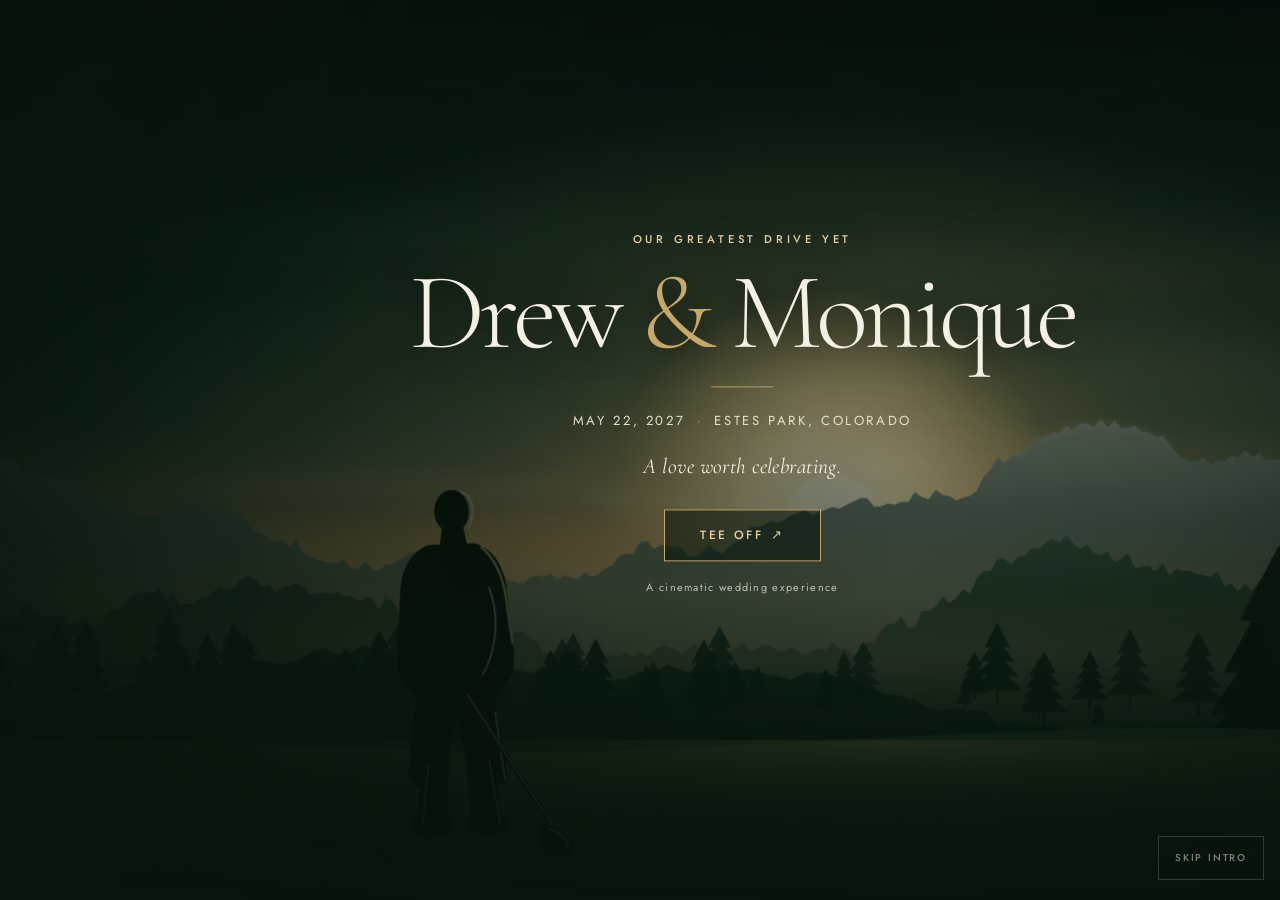
==== index.html @ dca0ce73 "Replace Joyce Garcia site with Drew & Monique wedding intro - Move previous site (index.html, css/, " ====
<!doctype html> <html lang=en> <head> <meta charset=utf-8> <meta name=viewport content="width=device-width,initial-scale=1,viewport-fit=cover"> <meta name=theme-color content=#07140B> <title>Drew &amp; Monique — Tee Off</title> <meta name=description content="Tee off into our greatest adventure yet. May 22, 2027 · Estes Park, Colorado."> <meta property=og:type content=website> <meta property=og:title content="Drew &amp; Monique — Tee Off"> <meta property=og:description content="Tee off into our greatest adventure yet. May 22, 2027 · Estes Park, Colorado."> <meta property=og:image content=assets/og-card-1200.jpg> <meta property=og:image:width content=1200> <meta property=og:image:height content=630> <meta property=og:image:alt content="A tuxedoed golfer on an alpine course at golden hour, framed by the Rocky Mountains."> <meta name=twitter:card content=summary_large_image> <meta name=twitter:title content="Drew &amp; Monique — Tee Off"> <meta name=twitter:description content="Tee off into our greatest adventure yet. May 22, 2027 · Estes Park, Colorado."> <meta name=twitter:image content=assets/og-card-1200.jpg> <link rel=icon href="data:image/svg+xml,%3Csvg xmlns='http://www.w3.org/2000/svg' viewBox='0 0 64 64'%3E%3Crect width='64' height='64' fill='%2307140B'/%3E%3Ctext x='32' y='46' text-anchor='middle' font-family='Georgia,serif' font-size='42' fill='%23C7A86B'%3E%26%3C/text%3E%3C/svg%3E"> <link rel=preload as=font type=font/woff2 href=assets/fonts/cormorant-garamond-300.woff2 crossorigin> <link rel=preload as=font type=font/woff2 href=assets/fonts/jost-500.woff2 crossorigin> <link rel=preload as=image imagesrcset="assets/hero-desktop-1280.avif 1280w, assets/hero-desktop-1920.avif 1920w, assets/hero-desktop-2560.avif 2560w, assets/hero-desktop-3840.avif 3840w" imagesizes=100vw media="(min-width: 768px)" type=image/avif fetchpriority=high> <link rel=preload as=image imagesrcset="assets/hero-mobile-1080.avif 1080w, assets/hero-mobile-1440.avif 1440w, assets/hero-mobile-2160.avif 2160w" imagesizes=100vw media="(max-width: 767px)" type=image/avif fetchpriority=high> <style>:root{--forest-950: #07140B;--forest-900: #0B1A13;--forest-800: #10271D;--forest-700: #173529;--ink: #14271F;--ivory: #F5F0E4;--ivory-warm: #F7F0E2;--ivory-dim: #E6DFD0;--gold: #C7A86B;--gold-light: #E2CCA0;--gold-deep: #A8863F;--scrim-hero: linear-gradient(180deg, rgba(7,20,11,.28) 0%, rgba(7,20,11,.5) 52%, rgba(7,20,11,.9) 100%);--scrim-side: linear-gradient(90deg, rgba(7,20,11,.72) 0%, rgba(7,20,11,.2) 46%, rgba(7,20,11,0) 70%);--scrim-invite: linear-gradient(180deg, rgba(10,26,18,.42) 0%, rgba(10,26,18,.8) 100%);--ease-out-expo: cubic-bezier(.16, 1, .3, 1);--ease-shatter: cubic-bezier(.2, .8, .2, 1);--ease-soft: cubic-bezier(.4, 0, .2, 1);--content-max: 760px;--gutter: clamp(1.25rem, 5vw, 4rem);--radius: 0;--font-display: "Cormorant Garamond", Georgia, "Times New Roman", serif;--font-ui: "Jost", "Helvetica Neue", Arial, sans-serif;--impact-x: 62%;--impact-y: 38%;--ball-ox: -.3;--ball-oy: .09;--art-pos: center 42%;--shard-art: url(assets/hero-desktop-1920.webp)}@font-face{font-family:Cormorant Garamond;src:url(assets/fonts/cormorant-garamond-300.woff2) format("woff2");font-weight:300;font-style:normal;font-display:swap}@font-face{font-family:Cormorant Garamond;src:url(assets/fonts/cormorant-garamond-400-italic.woff2) format("woff2");font-weight:400;font-style:italic;font-display:swap}@font-face{font-family:Jost;src:url(assets/fonts/jost-400.woff2) format("woff2");font-weight:400;font-style:normal;font-display:swap}@font-face{font-family:Jost;src:url(assets/fonts/jost-500.woff2) format("woff2");font-weight:500;font-style:normal;font-display:swap}*,*:before,*:after{box-sizing:border-box}html,body{margin:0;width:100%;min-height:100%;overflow-x:hidden;background:var(--forest-950);color:var(--ivory);font-family:var(--font-ui);-webkit-font-smoothing:antialiased;text-rendering:optimizeLegibility;overscroll-behavior:none}body{min-height:100vh;min-height:100svh}::selection{background:var(--gold);color:var(--forest-950)}.sr-only{position:absolute!important;width:1px;height:1px;padding:0;margin:-1px;overflow:hidden;clip:rect(0 0 0 0);white-space:nowrap;border:0}.stage{position:relative;width:100%;height:100vh;height:100svh;min-height:100vh;min-height:100svh;overflow:hidden;isolation:isolate;background:var(--forest-950)}.eyebrow{margin:0;font-family:var(--font-ui);font-weight:500;font-size:.7rem;line-height:1.6;letter-spacing:.34em;text-transform:uppercase;color:var(--gold-light);text-wrap:balance}.meta{margin:0;font-family:var(--font-ui);font-weight:400;font-size:clamp(.72rem,1.4vw,.82rem);line-height:1.9;letter-spacing:.2em;text-transform:uppercase;color:var(--ivory-dim)}.dot{padding:0 .35em;color:var(--gold)}.tagline{margin:0;font-family:var(--font-display);font-weight:400;font-style:italic;font-size:clamp(1rem,2vw,1.35rem);line-height:1.5;letter-spacing:.02em;color:var(--ivory-warm)}.rule{width:62px;height:1px;margin:1.35rem auto;background:var(--gold);border:0;opacity:.85}.amp{color:var(--gold);font-style:normal}.btn{position:relative;display:inline-flex;align-items:center;justify-content:center;gap:.65em;min-height:52px;padding:1rem 2.2rem;border:1px solid var(--gold);border-radius:var(--radius);background:#07140b8c;color:var(--gold-light);font-family:var(--font-ui);font-weight:500;font-size:.75rem;line-height:1;letter-spacing:.2em;text-transform:uppercase;text-decoration:none;cursor:pointer;overflow:hidden;transition:background .25s var(--ease-soft),color .25s var(--ease-soft),transform .25s var(--ease-soft)}.btn:hover{background:var(--gold);color:var(--forest-950)}.btn:active{transform:translateY(1px)}.btn:focus-visible,.skip:focus-visible,.replay:focus-visible{outline:2px solid var(--gold-light);outline-offset:4px}.btn span[aria-hidden=true]{font-size:1.05em;line-height:0}.hero{position:absolute;inset:0;z-index:2;overflow:hidden;background:var(--forest-950);transition:opacity .4s var(--ease-soft),visibility 0s}.hero-art{position:absolute;inset:0;z-index:1;transform-origin:var(--impact-x) var(--impact-y);will-change:transform}.hero-art picture,.hero-art img{display:block;width:100%;height:100%}.hero-art img{object-fit:cover;object-position:var(--art-pos)}.scrim{position:absolute;inset:0;pointer-events:none}.scrim-side{z-index:2;background:var(--scrim-side)}.scrim-hero{z-index:3;background:var(--scrim-hero)}.vignette{position:absolute;inset:0;z-index:2;pointer-events:none;background:radial-gradient(ellipse at 55% 46%,#030a0600 30%,#030a069e);opacity:.72}.grain{position:absolute;inset:0;z-index:4;pointer-events:none;background-image:url(assets/grain-256.png);background-size:256px 256px;opacity:.06;mix-blend-mode:overlay}.hero-copy{position:absolute;left:50%;top:46%;z-index:5;width:min(92vw,var(--content-max));padding:0 1rem;text-align:center;transform:translate(-50%,-50%)}.hero-copy-inner{text-shadow:0 4px 30px rgba(0,0,0,.55)}h1{margin:.7rem 0 0;font-family:var(--font-display);font-weight:300;font-size:clamp(3rem,9vw,6.8rem);line-height:.96;letter-spacing:-.045em;color:var(--ivory);text-wrap:balance}.hero .meta{margin-top:0}.hero .tagline{margin-top:1rem}.hero .btn{margin-top:1.7rem}.small-note{margin:1.1rem 0 0;font-family:var(--font-ui);font-weight:400;font-size:.68rem;line-height:1.6;letter-spacing:.12em;color:#f5f0e4b8}.skip{position:absolute;right:max(1rem,env(safe-area-inset-right));bottom:max(1.25rem,env(safe-area-inset-bottom));z-index:10;min-width:44px;min-height:44px;padding:.7rem 1rem;border:1px solid rgba(245,240,228,.32);border-radius:var(--radius);background:#07140b6b;color:var(--ivory-dim);font-family:var(--font-ui);font-weight:500;font-size:.62rem;line-height:1;letter-spacing:.18em;text-transform:uppercase;cursor:pointer;transition:opacity .2s var(--ease-soft),border-color .2s var(--ease-soft),color .2s var(--ease-soft)}.skip:hover{border-color:var(--gold);color:var(--gold-light)}.skip[aria-disabled=true]{opacity:.55;cursor:default}.ball{position:absolute;left:var(--impact-x);top:var(--impact-y);z-index:6;width:clamp(56px,8vw,120px);aspect-ratio:1;margin:0;transform:translate(-50%,-50%);pointer-events:none}.ball-arc,.ball-spin,.ball-body{display:block;width:100%;height:100%}.ball-spin{transform-origin:50% 50%;filter:drop-shadow(0 0 14px rgba(255,230,180,.28))}.ball-body{transform-origin:50% 50%;opacity:0;filter:blur(0)}.ball picture,.ball img{display:block;width:100%;height:100%;object-fit:contain}.streak{position:absolute;top:50%;right:82%;width:150%;height:2px;background:linear-gradient(90deg,#fff0,#fff8e6bf,#fff0);border-radius:99px;filter:blur(2px);opacity:0;transform-origin:100% 50%}.streak.s1{transform:rotate(-12deg) translateY(-10%)}.streak.s2{transform:rotate(-18deg) translateY(40%);width:120%;--sd:70ms}.streak.s3{transform:rotate(-7deg) translateY(-55%);width:95%;--sd:140ms}.dust{position:absolute;left:32%;top:47%;z-index:5;width:clamp(48px,8vw,110px);aspect-ratio:1.8;border-radius:50%;background:radial-gradient(ellipse,#e2cca057,#e2cca01f 42%,#e2cca000 72%);opacity:0;pointer-events:none;transform:translate(-50%,-50%) scale(.4);filter:blur(3px)}.cracks{position:absolute;inset:0;z-index:7;width:100%;height:100%;opacity:0;pointer-events:none;mix-blend-mode:screen;filter:drop-shadow(0 0 3px rgba(255,245,220,.45))}.cracks-mobile{display:none}.cracks path{fill:none;stroke-linecap:round;stroke-linejoin:round;stroke-dasharray:1;stroke-dashoffset:1}.cracks .w1{stroke-width:1.1}.cracks .w2{stroke-width:1.7}.cracks .w3{stroke-width:2.4}.shard-field{position:absolute;inset:0;z-index:8;display:none;visibility:hidden;pointer-events:none;overflow:hidden}.shard{position:absolute;inset:0;background-image:var(--shard-art);background-size:cover;background-position:var(--art-pos)}.flash{position:absolute;inset:0;z-index:9;pointer-events:none;opacity:0;background:radial-gradient(circle at var(--impact-x) var(--impact-y),rgba(255,252,240,.98) 0%,rgba(255,244,214,.75) 16%,rgba(255,244,214,.28) 38%,rgba(255,244,214,0) 68%)}.invite{position:absolute;inset:0;z-index:1;display:grid;place-items:center;overflow:hidden;padding:clamp(1.5rem,6vw,4rem);padding-bottom:max(clamp(1.5rem,6vw,4rem),env(safe-area-inset-bottom));background:var(--forest-950)}.invite-backdrop{position:absolute;inset:0;z-index:0}.invite-backdrop picture,.invite-backdrop img{display:block;width:100%;height:100%}.invite-backdrop img{object-fit:cover;object-position:center;transform:scale(1.04);will-change:transform}.invite-scrim{position:absolute;inset:0;z-index:1;pointer-events:none;background:var(--scrim-invite)}.invite-scrim:before{content:"";position:absolute;inset:0;background:radial-gradient(ellipse at 50% 48%,#07140b70,#07140b2e 46%,#07140b00 76%)}.invite-grain{z-index:2;opacity:.07}.invite-frame{position:absolute;inset:clamp(10px,1.6vw,18px);z-index:3;border:1px solid var(--gold);pointer-events:none;opacity:0}.invite-content{position:relative;z-index:4;width:100%;max-width:700px;margin:0 auto;text-align:center;text-shadow:0 3px 25px rgba(0,0,0,.5)}h2{margin:.8rem 0 0;font-family:var(--font-display);font-weight:300;font-size:clamp(2.8rem,8vw,6rem);line-height:.96;letter-spacing:-.03em;color:var(--ivory);text-wrap:balance}h2:focus{outline:none}.invite .meta{margin-top:0}.invite .tagline{margin-top:1rem}.invite .btn{margin-top:1.8rem}.invite .line{display:inline}.replay{display:flex;align-items:center;justify-content:center;min-height:44px;margin:.9rem auto 0;padding:.5rem .75rem;border:0;border-bottom:1px solid rgba(245,240,228,.28);border-radius:0;background:transparent;color:#f5f0e4c7;font-family:var(--font-ui);font-weight:400;font-size:.66rem;line-height:1;letter-spacing:.16em;text-transform:uppercase;cursor:pointer;transition:color .2s var(--ease-soft),border-color .2s var(--ease-soft)}.replay:hover{color:var(--gold-light);border-color:var(--gold)}.guard{max-width:30rem;margin:1rem auto 0;padding:.75rem 1rem;border:1px solid rgba(199,168,107,.45);background:#07140bb3;color:var(--gold-light);font-family:var(--font-ui);font-size:.7rem;line-height:1.6;letter-spacing:.06em;text-align:center;text-shadow:none}.guard:focus{outline:none}[hidden]{display:none!important}.invite .reveal{opacity:0;transform:translateY(10px)}.is-playing .invite .reveal{animation:inviteUp .42s var(--ease-out-expo) var(--d, 2.15s) both}.is-playing .invite-backdrop img{animation:inviteSettle .45s var(--ease-out-expo) 2.05s both}.is-playing .invite-frame{animation:frameIn .45s var(--ease-soft) 2.05s both}.is-playing .hero-copy-inner{animation:copyOut .22s var(--ease-soft) both}.is-playing .hero-art{animation:cameraPush 1.4s var(--ease-out-expo) both}.is-playing .vignette{animation:vignetteIn 1.4s var(--ease-out-expo) both}.is-playing .ball{animation:ballTravel 1.18s cubic-bezier(.35,.05,.66,.4) .12s both}.is-playing .ball-arc{animation:ballArc 1.18s cubic-bezier(.37,0,.63,1) .12s both}.is-playing .ball-spin{animation:ballSpin 1.25s linear .12s both}.is-playing .ball-body{animation:ballSurface 1.25s linear .12s both}.is-playing .streak{animation:streak 1.05s linear calc(.2s + var(--sd, 0ms)) both}.is-playing .dust{animation:dustPuff .42s var(--ease-soft) .12s both}.is-playing .cracks{animation:cracksShow .08s linear 1.3s both}.is-playing .cracks path{animation:crackDraw var(--t, .16s) linear calc(1.3s + var(--d, 0ms)) both}.is-playing .flash{animation:flash .22s linear 1.25s both}.is-playing .shard-field{display:block}.is-shatter .shard-field{visibility:visible}.is-playing .shard{animation:shatterShard var(--dur, 1.15s) var(--ease-shatter) calc(1.45s + var(--delay, 0ms)) both}.is-playing #teeOff{pointer-events:none}.is-playing #teeOff:after{animation:ripple .55s var(--ease-out-expo) both}#teeOff:after{content:"";position:absolute;inset:-60%;background:radial-gradient(circle,#e2cca08c,#e2cca026 38%,#e2cca000 66%);opacity:0;transform:scale(.2);pointer-events:none}.is-impact .hero{animation:shake .16s linear 1.25s both}.is-impact .hero-art img{animation:chroma .14s linear 1.25s both}.is-shatter .hero-art,.is-shatter .hero-copy-inner{visibility:hidden}.is-shatter .hero{background:transparent}.is-shatter .vignette,.is-shatter .scrim,.is-shatter .grain{opacity:0;transition:opacity .28s var(--ease-soft)}.is-shatter .vignette{animation:none}.is-shatter .cracks{animation:crackOut .38s linear .08s both}.is-revealed .hero{opacity:0;visibility:hidden;transition:opacity .4s var(--ease-soft),visibility 0s .4s}.is-revealed .skip{opacity:0;pointer-events:none}.is-revealed .invite .reveal{animation:none!important;opacity:1;transform:none}.is-revealed .invite-frame{opacity:1}.is-revealed .invite-backdrop img{transform:none}.is-instant .hero,.is-instant .invite-backdrop img,.is-instant .invite .reveal{transition:none!important;animation:none!important}.is-instant .invite .reveal{opacity:1;transform:none}.is-reduced-intro .hero{transition:opacity .2s linear,visibility 0s .2s!important}.is-done .cracks,.is-done .shard-field{display:none}.is-skipping .hero-art{animation:none;transform:scale(1.04) translateY(-4px)}@keyframes copyOut{to{opacity:0;transform:translateY(-8px)}}@keyframes cameraPush{0%{transform:scale(1) translateY(0)}to{transform:scale(1.06) translateY(-6px)}}@keyframes vignetteIn{0%{opacity:.72}to{opacity:.86}}@keyframes ballTravel{0%{transform:translate(-50%,-50%) translate3d(calc(var(--ball-ox) * 100vw),calc(var(--ball-oy) * 100vh),0)}to{transform:translate(-50%,-50%) translate3d(0,0,0)}}@keyframes ballArc{0%,to{transform:translate3d(0,0,0)}54%{transform:translate3d(0,-1.3vh,0)}}@keyframes ballSpin{0%{transform:rotate(-7deg) scale(.035);animation-timing-function:cubic-bezier(.35,.05,.66,.4)}94.5%{transform:rotate(7deg) scale(1);animation-timing-function:linear}96%{transform:rotate(7deg) scale(1.06)}98.5%{transform:rotate(7deg) scale(1.12)}to{transform:rotate(7deg) scale(1.16)}}@keyframes ballSurface{0%{opacity:0;filter:blur(4.5px)}6%{opacity:1;filter:blur(4.2px)}18%{filter:blur(3.6px)}30%{filter:blur(2.9px)}42%{filter:blur(2.2px)}54%{filter:blur(1.5px)}66%{filter:blur(1.05px)}76%{filter:blur(.7px)}84%{filter:blur(.45px)}90%{filter:blur(.24px)}93%{filter:blur(.1px)}94.5%,98%{opacity:1;filter:blur(0)}to{opacity:0;filter:blur(0)}}@keyframes streak{0%,28%{opacity:0;scale:.4 1}44%{opacity:.25;scale:.62 1}62%{opacity:.55;scale:1 1}78%{opacity:.8;scale:1.45 1}88%{opacity:.42;scale:1.7 1}to{opacity:0;scale:2 1}}@keyframes dustPuff{0%{opacity:0;transform:translate(-50%,-50%) scale(.4)}35%{opacity:.75}to{opacity:0;transform:translate(-50%,-50%) scale(1.25)}}@keyframes cracksShow{to{opacity:1}}@keyframes crackDraw{to{stroke-dashoffset:0}}@keyframes flash{0%{opacity:0}18%{opacity:.85}62%{opacity:.25}to{opacity:0}}@keyframes crackOut{0%{opacity:1}to{opacity:0}}@keyframes shatterShard{0%{transform:translateZ(0) rotate(0) scale(1);opacity:1}18%{opacity:1}to{transform:translate3d(calc(var(--dx) * 100vw),calc(var(--dy) * 100vh),0) rotate(var(--rot)) scale(var(--scale));opacity:0}}@keyframes shake{0%,to{transform:translateZ(0)}20%{transform:translate3d(-3px,1px,0)}40%{transform:translate3d(3px,-1px,0)}60%{transform:translate3d(-2px,0,0)}80%{transform:translate3d(2px,0,0)}}@keyframes chroma{0%,to{filter:none}28%{filter:drop-shadow(2px 0 rgba(255,70,70,.42)) drop-shadow(-2px 0 rgba(70,255,255,.42))}62%{filter:drop-shadow(1px 0 rgba(255,70,70,.3)) drop-shadow(-1px 0 rgba(70,255,255,.3))}}@keyframes ripple{0%{opacity:.8;transform:scale(.2)}to{opacity:0;transform:scale(1.8)}}@keyframes inviteSettle{0%{transform:scale(1.04)}to{transform:scale(1)}}@keyframes frameIn{0%{opacity:0}to{opacity:1}}@keyframes inviteUp{0%{opacity:0;transform:translateY(10px)}to{opacity:1;transform:translateY(0)}}@media(min-width:1024px){.hero-copy{left:58%}}@media(max-width:767px){:root{--impact-x: 52%;--impact-y: 36%;--ball-ox: -.24;--ball-oy: .08;--art-pos: center 42%;--shard-art: url(assets/hero-mobile-1080.webp)}.hero-copy{top:38%}.hero-copy-inner{padding-bottom:0}.cracks-desktop{display:none}.cracks-mobile,.invite .line{display:block}.invite .line+.line{margin-top:.05em}.skip{right:max(.85rem,env(safe-area-inset-right))}.ball{width:clamp(46px,12vw,86px)}.dust{left:28%;top:44%}}@media(max-width:380px){h1{font-size:2.9rem}.meta{letter-spacing:.12em}.hero .btn,.invite .btn{width:100%;padding-left:1rem;padding-right:1rem}.hero-copy{width:94vw}.invite{padding-left:1.25rem;padding-right:1.25rem}}@media(max-width:767px)and (max-height:700px){.hero-copy{top:35%}h1{font-size:clamp(2.6rem,11vw,4rem)}.hero .btn{margin-top:1.2rem}.small-note{margin-top:.7rem}}@media(min-width:1440px){.hero-art img,.shard{object-position:center 42%;background-position:center 42%}}@media(hover:none){.btn:hover{background:#07140b8c;color:var(--gold-light)}.skip:hover{border-color:#f5f0e452;color:var(--ivory-dim)}}@media(prefers-reduced-motion:reduce){.skip{display:none!important}.hero{transition-duration:.2s}.is-playing .invite .reveal,.is-playing .invite-backdrop img,.is-playing .invite-frame{animation:none!important;opacity:1;transform:none}}
</style> </head> <body> <noscript> <style> .hero { display: none !important; }
    .invite { position: relative; min-height: 100vh; min-height: 100svh; }
    .invite .reveal { opacity: 1 !important; transform: none !important; animation: none !important; }
    .invite-frame { opacity: 1 !important; }
    .guard { display: none !important; } </style> </noscript> <main class=stage id=stage> <section class=hero id=hero aria-label="Drew and Monique wedding intro"> <div class=hero-art id=heroArt> <picture> <source media="(max-width: 767px)" type=image/avif srcset="assets/hero-mobile-1080.avif 1080w, assets/hero-mobile-1440.avif 1440w, assets/hero-mobile-2160.avif 2160w" sizes=100vw> <source media="(max-width: 767px)" type=image/webp srcset="assets/hero-mobile-1080.webp 1080w, assets/hero-mobile-1440.webp 1440w, assets/hero-mobile-2160.webp 2160w" sizes=100vw> <source media="(max-width: 767px)" srcset="assets/hero-mobile-1080.jpg 1080w, assets/hero-mobile-1440.jpg 1440w, assets/hero-mobile-2160.jpg 2160w" sizes=100vw> <source type=image/avif srcset="assets/hero-desktop-1280.avif 1280w, assets/hero-desktop-1920.avif 1920w, assets/hero-desktop-2560.avif 2560w, assets/hero-desktop-3840.avif 3840w" sizes=100vw> <source type=image/webp srcset="assets/hero-desktop-1280.webp 1280w, assets/hero-desktop-1920.webp 1920w, assets/hero-desktop-2560.webp 2560w, assets/hero-desktop-3840.webp 3840w" sizes=100vw> <img src=assets/hero-desktop-1920.jpg srcset="assets/hero-desktop-1280.jpg 1280w, assets/hero-desktop-1920.jpg 1920w, assets/hero-desktop-2560.jpg 2560w, assets/hero-desktop-3840.jpg 3840w" sizes=100vw alt="" aria-hidden=true fetchpriority=high width=3840 height=2160> </picture> </div> <div class=vignette aria-hidden=true></div> <div class="scrim scrim-side" aria-hidden=true></div> <div class="scrim scrim-hero" aria-hidden=true></div> <div class=grain aria-hidden=true></div> <div class=hero-copy> <div class=hero-copy-inner id=heroCopy> <p class=eyebrow>Our greatest drive yet</p> <h1>Drew <span class=amp>&amp;</span> Monique</h1> <div class=rule aria-hidden=true></div> <p class=meta>May 22, 2027 <span class=dot>·</span> Estes Park, Colorado</p> <p class=tagline>A love worth celebrating.</p> <button class=btn id=teeOff type=button>Tee Off <span aria-hidden=true>↗</span></button> <p class=small-note>A cinematic wedding experience</p> </div> </div> <div class=ball id=ball aria-hidden=true><span class=ball-arc><span class=ball-spin><span class=ball-body> <span class="streak s1"></span><span class="streak s2"></span><span class="streak s3"></span> <picture> <source type=image/webp srcset="assets/ball-800.webp 800w, assets/ball-1600.webp 1600w" sizes="(max-width: 767px) 86px, 120px"> <img src=assets/ball-800.png alt="" width=800 height=800 decoding=async fetchpriority=low> </picture> </span></span></span></div> <div class=dust aria-hidden=true></div> <svg class=cracks viewBox="0 0 1000 1000" preserveAspectRatio=none aria-hidden=true> <g class=cracks-desktop><g class=primary stroke=#fff8ea opacity=.94><path class=w3 d="M620 380 L708 414 L814 445 L917 476 L1010 517 L1085 555 L1128 580" style=--d:18ms;--t:147ms /><path class=w2 d="M620 380 L714 531 L781 632 L856 748 L942 844 L1107 977" style=--d:9ms;--t:143ms /><path class=w3 d="M620 380 L616 477 L603 542 L586 616 L573 702 L565 769 L544 847" style=--d:39ms;--t:185ms /><path class=w3 d="M620 380 L520 501 L452 591 L355 708 L297 805 L225 953 L176 1027" style=--d:52ms;--t:157ms /><path class=w3 d="M620 380 L512 382 L423 391 L312 384 L239 391 L120 396" style=--d:26ms;--t:167ms /><path class=w3 d="M620 380 L513 226 L418 31 L333 -189 L255 -372" style=--d:56ms;--t:205ms /><path class=w2 d="M620 380 L604 310 L594 229 L596 141 L583 57 L575 -35 L576 -130" style=--d:33ms;--t:196ms /><path class=w2 d="M620 380 L718 321 L825 274 L1012 186 L1155 122" style=--d:58ms;--t:157ms /></g><g class=secondary stroke=#f3e6c8 opacity=.8><path class=w1 d="M814 445 L917 383 L1003 298" style=--d:43ms;--t:112ms /><path class=w2 d="M917 476 L936 497 L954 518 L976 536" style=--d:28ms;--t:157ms /><path class=w2 d="M1010 517 L1035 622 L1047 729" style=--d:47ms;--t:156ms /><path class=w2 d="M1085 555 L1105 593 L1133 627" style=--d:52ms;--t:140ms /><path class=w2 d="M781 632 L764 728 L743 823" style=--d:44ms;--t:173ms /><path class=w1 d="M856 748 L831 805 L806 862" style=--d:23ms;--t:160ms /><path class=w1 d="M942 844 L940 927 L930 1011" style=--d:26ms;--t:146ms /><path class=w1 d="M603 542 L630 595 L667 641" style=--d:27ms;--t:144ms /><path class=w1 d="M586 616 L599 653 L617 687 L628 725" style=--d:54ms;--t:143ms /><path class=w1 d="M573 702 L551 742 L528 782 L502 820" style=--d:41ms;--t:147ms /><path class=w2 d="M565 769 L619 815 L679 854" style=--d:56ms;--t:174ms /><path class=w2 d="M452 591 L463 672 L491 750 L536 820" style=--d:61ms;--t:147ms /><path class=w2 d="M355 708 L336 785 L314 862 L292 938" style=--d:80ms;--t:184ms /><path class=w1 d="M297 805 L324 883 L332 965 L329 1047" style=--d:78ms;--t:169ms /></g><g class=chips stroke=#fffaf0 opacity=.7><path class=w1 d="M635 412 L639 422" style=--d:36ms;--t:166ms /><path class=w1 d="M667 382 L677 384" style=--d:30ms;--t:109ms /><path class=w1 d="M580 367 L574 364" style=--d:10ms;--t:96ms /><path class=w1 d="M567 411 L558 416" style=--d:27ms;--t:114ms /><path class=w2 d="M591 328 L577 315" style=--d:27ms;--t:167ms /><path class=w2 d="M673 360 L688 359" style=--d:44ms;--t:146ms /><path class=w1 d="M647 422 L654 431" style=--d:37ms;--t:127ms /><path class=w2 d="M598 356 L588 339" style=--d:49ms;--t:144ms /><path class=w2 d="M560 383 L542 384" style=--d:48ms;--t:105ms /><path class=w2 d="M662 359 L668 357" style=--d:33ms;--t:150ms /><path class=w1 d="M565 412 L560 416" style=--d:9ms;--t:111ms /><path class=w1 d="M641 325 L641 317" style=--d:35ms;--t:118ms /><path class=w1 d="M597 376 L585 373" style=--d:36ms;--t:111ms /><path class=w1 d="M593 384 L574 392" style=--d:5ms;--t:158ms /><path class=w1 d="M631 315 L638 299" style=--d:14ms;--t:120ms /><path class=w2 d="M569 387 L561 389" style=--d:15ms;--t:140ms /><path class=w2 d="M579 418 L571 425" style=--d:15ms;--t:120ms /><path class=w1 d="M642 374 L667 375" style=--d:18ms;--t:141ms /><path class=w1 d="M636 422 L641 427" style=--d:23ms;--t:166ms /><path class=w1 d="M611 422 L604 445" style=--d:48ms;--t:123ms /></g></g><g class=cracks-mobile><g class=primary stroke=#fff8ea opacity=.94><path class=w3 d="M520 360 L706 380 L899 370 L1055 365 L1159 372" style=--d:4ms;--t:132ms /><path class=w3 d="M520 360 L635 434 L746 488 L848 526 L978 599 L1185 692" style=--d:53ms;--t:209ms /><path class=w2 d="M520 360 L524 464 L520 539 L508 651 L502 722 L504 819 L494 915" style=--d:53ms;--t:220ms /><path class=w3 d="M520 360 L463 427 L412 491 L367 555 L331 616 L307 674 L270 740" style=--d:5ms;--t:207ms /><path class=w3 d="M520 360 L328 377 L125 387 L-2 381 L-171 344" style=--d:68ms;--t:176ms /><path class=w3 d="M520 360 L460 277 L402 208 L333 135 L289 89 L231 42 L133 -22" style=--d:29ms;--t:149ms /><path class=w2 d="M520 360 L479 204 L440 62 L417 -128 L408 -245 L418 -504" style=--d:22ms;--t:142ms /><path class=w2 d="M520 360 L668 238 L809 152 L914 100 L1006 44 L1173 -41" style=--d:61ms;--t:195ms /></g><g class=secondary stroke=#f3e6c8 opacity=.8><path class=w3 d="M899 370 L928 405 L962 435" style=--d:46ms;--t:141ms /><path class=w2 d="M1055 365 L1103 335 L1155 312 L1205 283" style=--d:66ms;--t:170ms /><path class=w2 d="M746 488 L793 535 L846 574 L892 622" style=--d:25ms;--t:180ms /><path class=w2 d="M848 526 L910 598 L985 656" style=--d:64ms;--t:155ms /><path class=w2 d="M978 599 L1006 696 L1052 786" style=--d:80ms;--t:131ms /><path class=w2 d="M520 539 L607 627 L689 721" style=--d:48ms;--t:111ms /><path class=w3 d="M508 651 L458 705 L406 757 L342 795" style=--d:78ms;--t:113ms /><path class=w2 d="M502 722 L399 785 L297 847" style=--d:18ms;--t:115ms /><path class=w1 d="M504 819 L527 851 L551 881 L569 915" style=--d:80ms;--t:150ms /><path class=w1 d="M412 491 L358 483 L306 466 L252 458" style=--d:80ms;--t:153ms /><path class=w1 d="M367 555 L289 548 L212 535 L134 530" style=--d:80ms;--t:112ms /><path class=w1 d="M331 616 L338 701 L360 784" style=--d:45ms;--t:127ms /><path class=w2 d="M307 674 L219 711 L128 735" style=--d:44ms;--t:138ms /><path class=w1 d="M125 387 L71 433 L29 491" style=--d:47ms;--t:125ms /></g><g class=chips stroke=#fffaf0 opacity=.7><path class=w1 d="M580 356 L592 359" style=--d:5ms;--t:137ms /><path class=w1 d="M505 353 L482 345" style=--d:19ms;--t:127ms /><path class=w3 d="M475 331 L459 311" style=--d:0ms;--t:113ms /><path class=w2 d="M537 339 L541 332" style=--d:16ms;--t:165ms /><path class=w3 d="M477 383 L456 394" style=--d:32ms;--t:119ms /><path class=w1 d="M474 402 L469 410" style=--d:4ms;--t:162ms /><path class=w2 d="M474 378 L454 391" style=--d:4ms;--t:127ms /><path class=w2 d="M553 374 L575 380" style=--d:29ms;--t:115ms /><path class=w1 d="M573 355 L593 355" style=--d:24ms;--t:168ms /><path class=w1 d="M531 330 L533 321" style=--d:38ms;--t:128ms /><path class=w2 d="M561 367 L580 369" style=--d:25ms;--t:169ms /><path class=w1 d="M503 368 L482 379" style=--d:35ms;--t:102ms /><path class=w1 d="M531 327 L533 318" style=--d:12ms;--t:128ms /><path class=w2 d="M551 355 L565 349" style=--d:4ms;--t:157ms /><path class=w2 d="M494 333 L479 319" style=--d:49ms;--t:101ms /><path class=w1 d="M539 308 L546 285" style=--d:26ms;--t:123ms /><path class=w2 d="M549 406 L552 411" style=--d:22ms;--t:150ms /><path class=w2 d="M478 356 L471 353" style=--d:45ms;--t:118ms /><path class=w1 d="M518 425 L515 434" style=--d:9ms;--t:167ms /><path class=w1 d="M541 302 L548 293" style=--d:16ms;--t:169ms /></g></g> </svg> <div class=shard-field id=shardField aria-hidden=true></div> <div class=flash aria-hidden=true></div> <button class=skip id=skip type=button aria-label="Skip the intro animation" aria-disabled=true>Skip intro</button> </section> <section class=invite id=invite aria-labelledby=inviteHeading> <div class=invite-backdrop id=inviteBackdrop> <picture> <source type=image/avif srcset="assets/invite-backdrop-1920.avif 1920w, assets/invite-backdrop-2560.avif 2560w, assets/invite-backdrop-3840.avif 3840w" sizes=100vw> <source type=image/webp srcset="assets/invite-backdrop-1920.webp 1920w, assets/invite-backdrop-2560.webp 2560w, assets/invite-backdrop-3840.webp 3840w" sizes=100vw> <img src=assets/invite-backdrop-1920.jpg srcset="assets/invite-backdrop-1920.jpg 1920w, assets/invite-backdrop-2560.jpg 2560w, assets/invite-backdrop-3840.jpg 3840w" sizes=100vw alt="" aria-hidden=true loading=eager fetchpriority=low decoding=async width=3840 height=2160> </picture> </div> <div class=invite-scrim aria-hidden=true></div> <div class="grain invite-grain" aria-hidden=true></div> <div class=invite-frame aria-hidden=true></div> <div class=invite-content> <p class="eyebrow reveal" style=--d:2150ms>Together is a beautiful place to be</p> <h2 id=inviteHeading class=reveal tabindex=-1 style=--d:2220ms><span class=line>Drew <span class=amp>&amp;</span></span> <span class=line>Monique</span></h2> <div class="rule reveal" aria-hidden=true style=--d:2290ms></div> <p class="meta reveal" style=--d:2360ms>May 22, 2027 <span class=dot>·</span> Estes Park, Colorado</p> <p class="tagline reveal" style=--d:2430ms>A love worth celebrating.</p> <a id=enter class="btn reveal" style=--d:2500ms href=https://www.minted.com/wedding-websites/REPLACE-ME target=_self rel=noopener aria-label="Enter our wedding site on Minted" data-cta=enter-minted>Enter Our Wedding <span aria-hidden=true>↗</span></a> <p class=guard id=guard role=alert tabindex=-1 hidden>Our wedding site isn’t linked yet. Add the Minted URL to MINTED_URL.</p> <button class="replay reveal" id=replay type=button style=--d:2570ms>Replay intro</button> </div> </section> <div class=sr-only id=live role=status aria-live=polite></div> </main> <script>(()=>{"use strict";var T;const _="https://www.minted.com/wedding-websites/REPLACE-ME",w={desktop:[[[[66.01,31.26],[64.96,42.9],[57.14,44.96],[59.33,33.3]],-.06,.02,19,.89,9,951],[[[67.7,48.25],[64.96,42.9],[66.01,31.26],[67.24,28.88],[71.53,30.87],[73.91,46.02]],.08,.06,9,.94,14,1270],[[[56.12,46.54],[57.14,44.96],[64.96,42.9],[67.7,48.25],[64.64,59.84],[55.8,49.26]],.03,.13,28,.88,12,955],[[[55.6,24.17],[59.33,33.3],[57.14,44.96],[56.12,46.54],[47.17,28.51],[49.8,22.3]],-.1,-.13,-4,.8,14,1028],[[[67.24,28.88],[66.01,31.26],[59.33,33.3],[55.6,24.17],[64.7,16.41]],-.05,-.14,-29,.99,10,1369],[[[77.75,49.94],[73.91,46.02],[71.53,30.87],[79.13,22.85],[83.86,45.22]],.21,-.07,-3,.84,13,983],[[[65.49,65.43],[64.64,59.84],[67.7,48.25],[73.91,46.02],[77.75,49.94],[75.46,65.9]],.06,.21,11,.91,19,1175],[[[49.83,59.41],[55.8,49.26],[64.64,59.84],[65.49,65.43],[59.44,80.37]],.03,.23,-58,1.03,23,1218],[[[47.17,28.51],[56.12,46.54],[55.8,49.26],[49.83,59.41],[43.94,59.22],[42.47,32.45]],-.1,.03,-2,.87,18,1014],[[[65.7,8.68],[64.7,16.41],[55.6,24.17],[49.8,22.3],[49.71,17.2],[54.12,8.21],[62.27,.08]],-.1,-.24,-59,.82,23,1182],[[[79.15,22.73],[79.13,22.85],[71.53,30.87],[67.24,28.88],[64.7,16.41],[65.7,8.68],[73.28,8.81]],.17,-.22,27,1.04,19,1276],[[[96.13,25.33],[92.94,37.24],[87.68,46.41],[83.86,45.22],[79.13,22.85],[79.15,22.73],[86.26,16.5]],.33,-.14,2,.94,33,1285],[[[80.41,79.09],[75.46,65.9],[77.75,49.94],[83.86,45.22],[87.68,46.41],[92.18,64.91],[82.29,80.25]],.11,.2,54,1.02,33,1012],[[[59.36,84.45],[59.44,80.37],[65.49,65.43],[75.46,65.9],[80.41,79.09],[71.27,87.65],[63.01,93],[60.35,87.44]],.11,.64,18,1.08,44,1147],[[[38.89,65.94],[43.94,59.22],[49.83,59.41],[59.44,80.37],[59.36,84.45],[43.45,86.69]],-.17,.32,-5,.97,42,1287],[[[42.47,32.45],[43.94,59.22],[38.89,65.94],[27.65,63.85],[31.76,27.22]],-.38,.2,-37,1.07,31,1078],[[[36.57,0],[40.16,0],[42.12,1.61],[49.71,17.2],[49.8,22.3],[47.17,28.51],[42.47,32.45],[31.76,27.22],[31.64,26.95]],-.21,-.26,-31,.87,25,1233],[[[50.89,0],[62.27,0],[62.27,.08],[54.12,8.21]],-.11,-.27,-29,.9,32,1131],[[[62.27,0],[77.21,0],[73.28,8.81],[65.7,8.68],[62.27,.08]],.09,-.43,57,1.05,36,1360],[[[77.21,0],[85.81,0],[86.26,16.5],[79.15,22.73],[73.28,8.81]],.31,-.35,32,.81,29,1018],[[[100,22.24],[100,47.93],[92.94,37.24],[96.13,25.33]],.5,.01,-24,.99,36,1365],[[[100,67.91],[100,89.64],[83.19,83.71],[82.29,80.25],[92.18,64.91]],.38,.39,-8,.87,39,1156],[[[76.59,100],[63.49,100],[63.01,93],[71.27,87.65]],.15,.82,23,1.04,48,1004],[[[63.49,100],[51.12,100],[60.35,87.44],[63.01,93]],-.07,.63,21,.8,43,1225],[[[40,100],[22.42,100],[19.84,70.68],[27.65,63.85],[38.89,65.94],[43.45,86.69]],-.38,.54,-14,.95,42,1257],[[[31.64,26.95],[31.76,27.22],[27.65,63.85],[19.84,70.68],[15.93,67.08],[10.83,31],[17.26,21.95],[20.23,22.26]],-.38,.04,-42,.96,39,1080],[[[27.41,0],[36.57,0],[31.64,26.95],[20.23,22.26]],-.37,-.3,-14,1.09,41,1355],[[[40.16,0],[44.8,0],[42.12,1.61]],-.16,-.37,19,.81,41,1079],[[[87.02,0],[100,0],[100,7.63]],.45,-.53,8,.97,48,1368],[[[0,0],[15.53,0],[17.26,21.95],[10.83,31],[0,26.93]],-.78,-.29,-18,1.09,47,1182],[[[85.81,0],[87.02,0],[100,7.63],[100,22.24],[96.13,25.33],[86.26,16.5]],.33,-.3,39,1.03,36,1353],[[[22.42,100],[0,100],[0,73.07],[15.93,67.08],[19.84,70.68]],-.51,.39,8,1.05,54,969],[[[100,89.64],[100,100],[84.47,100],[83.19,83.71]],.26,.57,1,.98,55,1062],[[[44.8,0],[50.89,0],[54.12,8.21],[49.71,17.2],[42.12,1.61]],-.18,-.32,-51,1.05,27,1284],[[[51.12,100],[40,100],[43.45,86.69],[59.36,84.45],[60.35,87.44]],-.09,.61,-36,.92,52,1015],[[[10.83,31],[15.93,67.08],[0,73.07],[0,26.93]],-.52,.17,8,.84,50,1076],[[[100,47.93],[100,67.91],[92.18,64.91],[87.68,46.41],[92.94,37.24]],.53,.18,53,.88,36,1073],[[[15.53,0],[27.41,0],[20.23,22.26],[17.26,21.95]],-.57,-.42,20,.84,42,1190],[[[84.47,100],[76.59,100],[71.27,87.65],[80.41,79.09],[82.29,80.25],[83.19,83.71]],.28,.65,12,.82,44,1204]],mobile:[[[[59.9,28.3],[56.5,41.7],[41,36.5],[58.2,28.1]],-.05,.02,14,.96,7,951],[[[58.6,44.1],[56.5,41.7],[59.9,28.3],[66.4,27.8],[81,43],[77,46.2],[73.8,47.4]],.2,-.02,46,.79,14,1323],[[[33.4,37],[41,36.5],[56.5,41.7],[58.6,44.1],[42.9,48.6],[31.3,37.9]],-.11,.02,0,.78,16,1065],[[[58.2,28.1],[41,36.5],[33.4,37],[37.4,18.5],[37.6,18.5]],-.08,-.07,-35,1.08,17,1328],[[[100,21.6],[100,25.8],[86.3,41.5],[81,43],[66.4,27.8],[79,20.6],[88.1,19.9]],.26,-.12,-2,1.05,37,1059],[[[39,55.1],[42.9,48.6],[58.6,44.1],[73.8,47.4],[65.8,64.1]],.12,.21,-5,1.03,20,1066],[[[18.4,39.1],[31.3,37.9],[42.9,48.6],[39,55.1],[20.5,57.9],[16.4,45.7]],-.19,.19,3,.97,26,955],[[[37.4,18.5],[33.4,37],[31.3,37.9],[18.4,39.1],[11.6,35.4],[18.4,18.3],[27.7,15.8]],-.39,-.07,7,.96,26,1208],[[[79,20.6],[66.4,27.8],[59.9,28.3],[58.2,28.1],[37.6,18.5],[60.7,10.6]],.04,-.17,11,.98,25,1334],[[[100,25.8],[100,43.7],[86.3,41.5]],.5,-.06,20,1,35,1090],[[[100,56.6],[100,73.8],[71.4,74.8],[65.8,64.1],[73.8,47.4],[77,46.2]],.33,.25,50,1.1,38,1047],[[[20.5,57.9],[39,55.1],[65.8,64.1],[71.4,74.8],[65,78.6],[33.8,81.7],[4.5,71]],-.15,.56,-21,1.05,27,1290],[[[0,47.2],[0,35.1],[11.6,35.4],[18.4,39.1],[16.4,45.7]],-.6,.13,-19,.97,45,1297],[[[18.4,18.3],[11.6,35.4],[0,35.1],[0,16.7]],-.68,-.19,-35,1.06,44,1322],[[[26.5,0],[31,0],[61.2,8.9],[60.7,10.6],[37.6,18.5],[37.4,18.5],[27.7,15.8]],-.16,-.43,-58,.78,30,1062],[[[68.3,0],[81.2,0],[88.1,19.9],[79,20.6],[60.7,10.6],[61.2,8.9]],.31,-.39,-12,.89,29,1022],[[[0,0],[26.5,0],[27.7,15.8],[18.4,18.3],[0,16.7]],-.29,-.2,-49,.9,46,1108],[[[81.2,0],[100,0],[100,21.6],[88.1,19.9]],.56,-.32,48,1.06,39,983],[[[26.9,100],[0,100],[0,71.2],[4.5,71],[33.8,81.7]],-.54,.77,-25,.81,53,976],[[[100,73.8],[100,100],[73.1,100],[65,78.6],[71.4,74.8]],.23,.33,5,1.03,55,1374],[[[31,0],[68.3,0],[61.2,8.9]],.07,-.38,-2,1,35,1171],[[[73.1,100],[26.9,100],[33.8,81.7],[65,78.6]],-.04,.66,-56,.82,47,1019],[[[0,71.2],[0,47.2],[16.4,45.7],[20.5,57.9],[4.5,71]],-.4,.12,11,.92,38,1081],[[[100,43.7],[100,56.6],[77,46.2],[81,43],[86.3,41.5]],.57,.08,57,1.05,35,1009]]},s=document.getElementById("stage"),v=document.getElementById("hero"),p=document.getElementById("invite"),E=document.getElementById("inviteHeading"),b=document.getElementById("teeOff"),u=document.getElementById("skip"),D=document.getElementById("replay"),I=document.getElementById("enter"),L=document.getElementById("guard"),m=document.getElementById("shardField"),h=document.getElementById("live"),d=window.matchMedia("(prefers-reduced-motion: reduce)"),R=window.matchMedia("(min-width: 768px)"),y=[];let r=!1,o=!1,k=!1,A=0;const a=(e,t)=>{const l=window.setTimeout(e,t);return y.push(l),l},S=()=>{for(;y.length;)window.clearTimeout(y.pop());window.clearTimeout(A)},C=e=>{h.textContent="",window.setTimeout(()=>{h.textContent=e},30)},B=()=>{try{return window.sessionStorage.getItem("dm_intro_seen")==="1"}catch{return!1}},q=()=>{try{window.sessionStorage.setItem("dm_intro_seen","1")}catch{}},H=()=>{try{window.sessionStorage.removeItem("dm_intro_seen")}catch{}},c=(e,t)=>{t?(e.setAttribute("aria-hidden","true"),e.inert=!0):(e.removeAttribute("aria-hidden"),e.inert=!1)},M=()=>{if(k)return;k=!0;const e=document.createElement("link");e.rel="preconnect",e.href="https://www.minted.com";const t=document.createElement("link");t.rel="dns-prefetch",t.href="//minted.com",document.head.append(e,t)};function F(){const e=R.matches?w.desktop:w.mobile,t=document.createDocumentFragment();m.textContent="",e.forEach(l=>{const[g,z,G,J,K,Q,V]=l,n=document.createElement("div");n.className="shard",n.setAttribute("aria-hidden","true");const x=[];for(let f=0;f<g.length;f++)x.push(g[f][0]+"% "+g[f][1]+"%");n.style.clipPath="polygon("+x.join(",")+")",n.style.setProperty("--dx",z),n.style.setProperty("--dy",G),n.style.setProperty("--rot",J+"deg"),n.style.setProperty("--scale",K),n.style.setProperty("--delay",Q+"ms"),n.style.setProperty("--dur",V+"ms"),t.appendChild(n)}),m.appendChild(t)}function O(){r||(r=!0,o=!1,u.setAttribute("aria-disabled","true"),s.classList.remove("is-revealed","is-done","is-instant"),s.classList.add("is-playing"),F(),C("Playing the intro"),a(()=>{o=!0,u.setAttribute("aria-disabled","false")},300),a(()=>s.classList.add("is-impact"),1250),a(()=>s.classList.add("is-shatter"),1450),a(()=>i(!1,!1),2900))}function i(e,t){S(),r=!1,o=!1,t&&(s.classList.remove("is-playing","is-impact","is-shatter"),s.classList.add("is-instant")),e&&s.classList.add("is-skipping"),s.classList.add("is-revealed"),c(v,!0),c(p,!1),q(),M(),t||C("Invitation revealed"),t||a(()=>E.focus({preventScroll:!0}),e?420:30),A=window.setTimeout(()=>{s.classList.add("is-done"),m.textContent=""},t?0:e?420:80)}function N(){!r||!o||i(!0,!1)}function j(){S(),r=!1,o=!1,s.classList.remove("is-playing","is-impact","is-shatter","is-skipping","is-revealed","is-done","is-instant"),m.textContent="",u.setAttribute("aria-disabled","true"),c(v,!1),c(p,!0),h.textContent="",window.scrollTo(0,0),b.focus({preventScroll:!0})}function U(){H(),j(),d.matches&&(i(!0,!0),E.focus({preventScroll:!0}))}b.addEventListener("click",O),u.addEventListener("click",N),D.addEventListener("click",U),I.addEventListener("click",e=>{_.indexOf("REPLACE-ME")!==-1&&(e.preventDefault(),L.hidden=!1,I.setAttribute("aria-describedby","guard"),L.focus({preventScroll:!0}))}),window.addEventListener("pageshow",e=>{(e.persisted||B())&&i(!0,!0)}),c(p,!0),document.querySelectorAll(".cracks path").forEach(e=>e.setAttribute("pathLength","1"));const P=()=>{document.querySelectorAll(".ball img, .invite-backdrop img").forEach(e=>{e.decode&&e.decode().catch(()=>{})})};"requestIdleCallback"in window?requestIdleCallback(P,{timeout:1200}):setTimeout(P,300),B()?i(!0,!0):d.matches&&(s.classList.add("is-reduced-intro"),i(!0,!0)),(T=d.addEventListener)==null||T.call(d,"change",e=>{e.matches&&r&&i(!0,!0)})})();
</script> </body> </html>
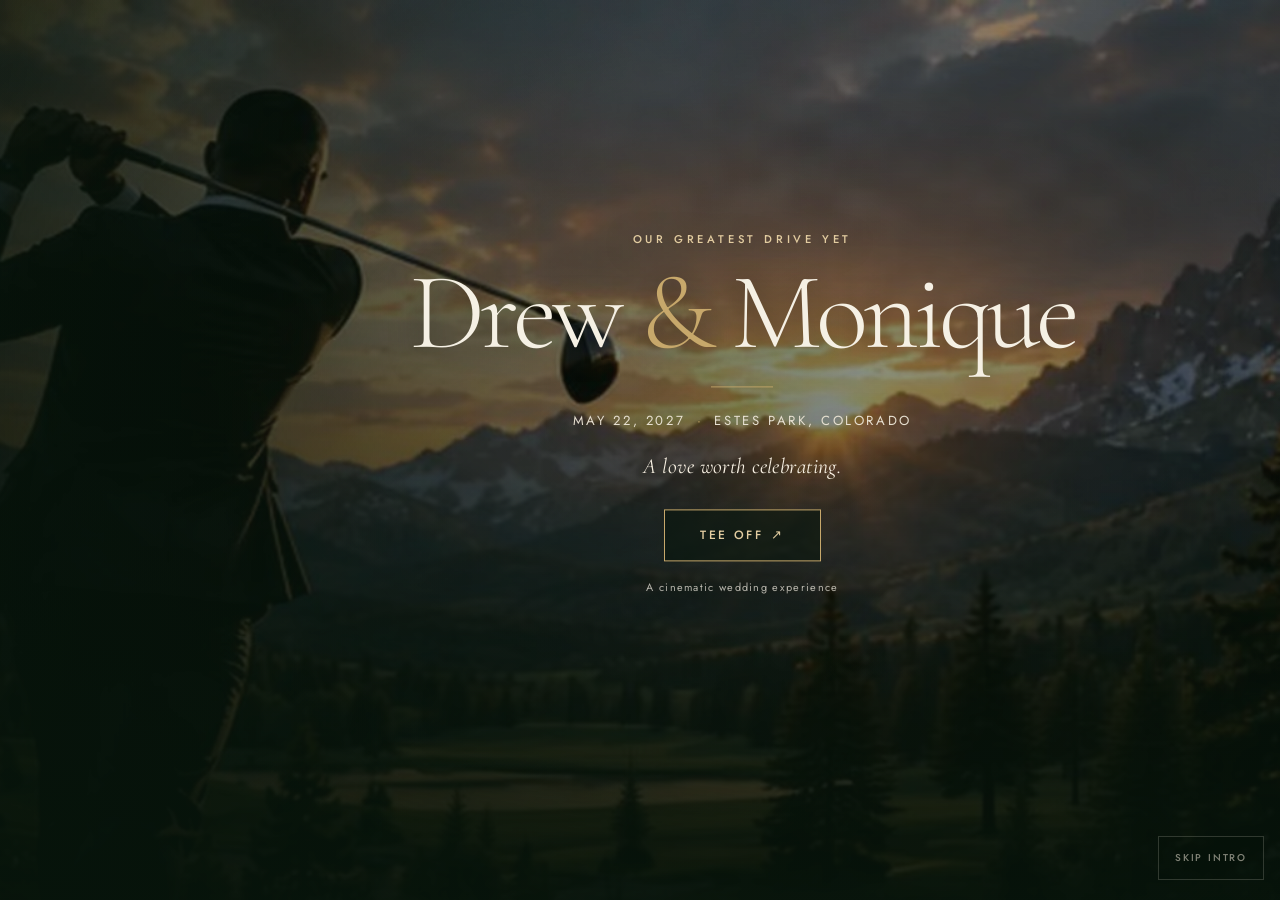
==== commit 350efb2a: "Regenerate hero and OG artwork, tune tablet portrait framing - Refresh hero-desktop/mobile AVIF, Web" ====
--- a/index.html
+++ b/index.html
@@ -1,4 +1,4 @@
-<!doctype html> <html lang=en> <head> <meta charset=utf-8> <meta name=viewport content="width=device-width,initial-scale=1,viewport-fit=cover"> <meta name=theme-color content=#07140B> <title>Drew &amp; Monique — Tee Off</title> <meta name=description content="Tee off into our greatest adventure yet. May 22, 2027 · Estes Park, Colorado."> <meta property=og:type content=website> <meta property=og:title content="Drew &amp; Monique — Tee Off"> <meta property=og:description content="Tee off into our greatest adventure yet. May 22, 2027 · Estes Park, Colorado."> <meta property=og:image content=assets/og-card-1200.jpg> <meta property=og:image:width content=1200> <meta property=og:image:height content=630> <meta property=og:image:alt content="A tuxedoed golfer on an alpine course at golden hour, framed by the Rocky Mountains."> <meta name=twitter:card content=summary_large_image> <meta name=twitter:title content="Drew &amp; Monique — Tee Off"> <meta name=twitter:description content="Tee off into our greatest adventure yet. May 22, 2027 · Estes Park, Colorado."> <meta name=twitter:image content=assets/og-card-1200.jpg> <link rel=icon href="data:image/svg+xml,%3Csvg xmlns='http://www.w3.org/2000/svg' viewBox='0 0 64 64'%3E%3Crect width='64' height='64' fill='%2307140B'/%3E%3Ctext x='32' y='46' text-anchor='middle' font-family='Georgia,serif' font-size='42' fill='%23C7A86B'%3E%26%3C/text%3E%3C/svg%3E"> <link rel=preload as=font type=font/woff2 href=assets/fonts/cormorant-garamond-300.woff2 crossorigin> <link rel=preload as=font type=font/woff2 href=assets/fonts/jost-500.woff2 crossorigin> <link rel=preload as=image imagesrcset="assets/hero-desktop-1280.avif 1280w, assets/hero-desktop-1920.avif 1920w, assets/hero-desktop-2560.avif 2560w, assets/hero-desktop-3840.avif 3840w" imagesizes=100vw media="(min-width: 768px)" type=image/avif fetchpriority=high> <link rel=preload as=image imagesrcset="assets/hero-mobile-1080.avif 1080w, assets/hero-mobile-1440.avif 1440w, assets/hero-mobile-2160.avif 2160w" imagesizes=100vw media="(max-width: 767px)" type=image/avif fetchpriority=high> <style>:root{--forest-950: #07140B;--forest-900: #0B1A13;--forest-800: #10271D;--forest-700: #173529;--ink: #14271F;--ivory: #F5F0E4;--ivory-warm: #F7F0E2;--ivory-dim: #E6DFD0;--gold: #C7A86B;--gold-light: #E2CCA0;--gold-deep: #A8863F;--scrim-hero: linear-gradient(180deg, rgba(7,20,11,.28) 0%, rgba(7,20,11,.5) 52%, rgba(7,20,11,.9) 100%);--scrim-side: linear-gradient(90deg, rgba(7,20,11,.72) 0%, rgba(7,20,11,.2) 46%, rgba(7,20,11,0) 70%);--scrim-invite: linear-gradient(180deg, rgba(10,26,18,.42) 0%, rgba(10,26,18,.8) 100%);--ease-out-expo: cubic-bezier(.16, 1, .3, 1);--ease-shatter: cubic-bezier(.2, .8, .2, 1);--ease-soft: cubic-bezier(.4, 0, .2, 1);--content-max: 760px;--gutter: clamp(1.25rem, 5vw, 4rem);--radius: 0;--font-display: "Cormorant Garamond", Georgia, "Times New Roman", serif;--font-ui: "Jost", "Helvetica Neue", Arial, sans-serif;--impact-x: 62%;--impact-y: 38%;--ball-ox: -.3;--ball-oy: .09;--art-pos: center 42%;--shard-art: url(assets/hero-desktop-1920.webp)}@font-face{font-family:Cormorant Garamond;src:url(assets/fonts/cormorant-garamond-300.woff2) format("woff2");font-weight:300;font-style:normal;font-display:swap}@font-face{font-family:Cormorant Garamond;src:url(assets/fonts/cormorant-garamond-400-italic.woff2) format("woff2");font-weight:400;font-style:italic;font-display:swap}@font-face{font-family:Jost;src:url(assets/fonts/jost-400.woff2) format("woff2");font-weight:400;font-style:normal;font-display:swap}@font-face{font-family:Jost;src:url(assets/fonts/jost-500.woff2) format("woff2");font-weight:500;font-style:normal;font-display:swap}*,*:before,*:after{box-sizing:border-box}html,body{margin:0;width:100%;min-height:100%;overflow-x:hidden;background:var(--forest-950);color:var(--ivory);font-family:var(--font-ui);-webkit-font-smoothing:antialiased;text-rendering:optimizeLegibility;overscroll-behavior:none}body{min-height:100vh;min-height:100svh}::selection{background:var(--gold);color:var(--forest-950)}.sr-only{position:absolute!important;width:1px;height:1px;padding:0;margin:-1px;overflow:hidden;clip:rect(0 0 0 0);white-space:nowrap;border:0}.stage{position:relative;width:100%;height:100vh;height:100svh;min-height:100vh;min-height:100svh;overflow:hidden;isolation:isolate;background:var(--forest-950)}.eyebrow{margin:0;font-family:var(--font-ui);font-weight:500;font-size:.7rem;line-height:1.6;letter-spacing:.34em;text-transform:uppercase;color:var(--gold-light);text-wrap:balance}.meta{margin:0;font-family:var(--font-ui);font-weight:400;font-size:clamp(.72rem,1.4vw,.82rem);line-height:1.9;letter-spacing:.2em;text-transform:uppercase;color:var(--ivory-dim)}.dot{padding:0 .35em;color:var(--gold)}.tagline{margin:0;font-family:var(--font-display);font-weight:400;font-style:italic;font-size:clamp(1rem,2vw,1.35rem);line-height:1.5;letter-spacing:.02em;color:var(--ivory-warm)}.rule{width:62px;height:1px;margin:1.35rem auto;background:var(--gold);border:0;opacity:.85}.amp{color:var(--gold);font-style:normal}.btn{position:relative;display:inline-flex;align-items:center;justify-content:center;gap:.65em;min-height:52px;padding:1rem 2.2rem;border:1px solid var(--gold);border-radius:var(--radius);background:#07140b8c;color:var(--gold-light);font-family:var(--font-ui);font-weight:500;font-size:.75rem;line-height:1;letter-spacing:.2em;text-transform:uppercase;text-decoration:none;cursor:pointer;overflow:hidden;transition:background .25s var(--ease-soft),color .25s var(--ease-soft),transform .25s var(--ease-soft)}.btn:hover{background:var(--gold);color:var(--forest-950)}.btn:active{transform:translateY(1px)}.btn:focus-visible,.skip:focus-visible,.replay:focus-visible{outline:2px solid var(--gold-light);outline-offset:4px}.btn span[aria-hidden=true]{font-size:1.05em;line-height:0}.hero{position:absolute;inset:0;z-index:2;overflow:hidden;background:var(--forest-950);transition:opacity .4s var(--ease-soft),visibility 0s}.hero-art{position:absolute;inset:0;z-index:1;transform-origin:var(--impact-x) var(--impact-y);will-change:transform}.hero-art picture,.hero-art img{display:block;width:100%;height:100%}.hero-art img{object-fit:cover;object-position:var(--art-pos)}.scrim{position:absolute;inset:0;pointer-events:none}.scrim-side{z-index:2;background:var(--scrim-side)}.scrim-hero{z-index:3;background:var(--scrim-hero)}.vignette{position:absolute;inset:0;z-index:2;pointer-events:none;background:radial-gradient(ellipse at 55% 46%,#030a0600 30%,#030a069e);opacity:.72}.grain{position:absolute;inset:0;z-index:4;pointer-events:none;background-image:url(assets/grain-256.png);background-size:256px 256px;opacity:.06;mix-blend-mode:overlay}.hero-copy{position:absolute;left:50%;top:46%;z-index:5;width:min(92vw,var(--content-max));padding:0 1rem;text-align:center;transform:translate(-50%,-50%)}.hero-copy-inner{text-shadow:0 4px 30px rgba(0,0,0,.55)}h1{margin:.7rem 0 0;font-family:var(--font-display);font-weight:300;font-size:clamp(3rem,9vw,6.8rem);line-height:.96;letter-spacing:-.045em;color:var(--ivory);text-wrap:balance}.hero .meta{margin-top:0}.hero .tagline{margin-top:1rem}.hero .btn{margin-top:1.7rem}.small-note{margin:1.1rem 0 0;font-family:var(--font-ui);font-weight:400;font-size:.68rem;line-height:1.6;letter-spacing:.12em;color:#f5f0e4b8}.skip{position:absolute;right:max(1rem,env(safe-area-inset-right));bottom:max(1.25rem,env(safe-area-inset-bottom));z-index:10;min-width:44px;min-height:44px;padding:.7rem 1rem;border:1px solid rgba(245,240,228,.32);border-radius:var(--radius);background:#07140b6b;color:var(--ivory-dim);font-family:var(--font-ui);font-weight:500;font-size:.62rem;line-height:1;letter-spacing:.18em;text-transform:uppercase;cursor:pointer;transition:opacity .2s var(--ease-soft),border-color .2s var(--ease-soft),color .2s var(--ease-soft)}.skip:hover{border-color:var(--gold);color:var(--gold-light)}.skip[aria-disabled=true]{opacity:.55;cursor:default}.ball{position:absolute;left:var(--impact-x);top:var(--impact-y);z-index:6;width:clamp(56px,8vw,120px);aspect-ratio:1;margin:0;transform:translate(-50%,-50%);pointer-events:none}.ball-arc,.ball-spin,.ball-body{display:block;width:100%;height:100%}.ball-spin{transform-origin:50% 50%;filter:drop-shadow(0 0 14px rgba(255,230,180,.28))}.ball-body{transform-origin:50% 50%;opacity:0;filter:blur(0)}.ball picture,.ball img{display:block;width:100%;height:100%;object-fit:contain}.streak{position:absolute;top:50%;right:82%;width:150%;height:2px;background:linear-gradient(90deg,#fff0,#fff8e6bf,#fff0);border-radius:99px;filter:blur(2px);opacity:0;transform-origin:100% 50%}.streak.s1{transform:rotate(-12deg) translateY(-10%)}.streak.s2{transform:rotate(-18deg) translateY(40%);width:120%;--sd:70ms}.streak.s3{transform:rotate(-7deg) translateY(-55%);width:95%;--sd:140ms}.dust{position:absolute;left:32%;top:47%;z-index:5;width:clamp(48px,8vw,110px);aspect-ratio:1.8;border-radius:50%;background:radial-gradient(ellipse,#e2cca057,#e2cca01f 42%,#e2cca000 72%);opacity:0;pointer-events:none;transform:translate(-50%,-50%) scale(.4);filter:blur(3px)}.cracks{position:absolute;inset:0;z-index:7;width:100%;height:100%;opacity:0;pointer-events:none;mix-blend-mode:screen;filter:drop-shadow(0 0 3px rgba(255,245,220,.45))}.cracks-mobile{display:none}.cracks path{fill:none;stroke-linecap:round;stroke-linejoin:round;stroke-dasharray:1;stroke-dashoffset:1}.cracks .w1{stroke-width:1.1}.cracks .w2{stroke-width:1.7}.cracks .w3{stroke-width:2.4}.shard-field{position:absolute;inset:0;z-index:8;display:none;visibility:hidden;pointer-events:none;overflow:hidden}.shard{position:absolute;inset:0;background-image:var(--shard-art);background-size:cover;background-position:var(--art-pos)}.flash{position:absolute;inset:0;z-index:9;pointer-events:none;opacity:0;background:radial-gradient(circle at var(--impact-x) var(--impact-y),rgba(255,252,240,.98) 0%,rgba(255,244,214,.75) 16%,rgba(255,244,214,.28) 38%,rgba(255,244,214,0) 68%)}.invite{position:absolute;inset:0;z-index:1;display:grid;place-items:center;overflow:hidden;padding:clamp(1.5rem,6vw,4rem);padding-bottom:max(clamp(1.5rem,6vw,4rem),env(safe-area-inset-bottom));background:var(--forest-950)}.invite-backdrop{position:absolute;inset:0;z-index:0}.invite-backdrop picture,.invite-backdrop img{display:block;width:100%;height:100%}.invite-backdrop img{object-fit:cover;object-position:center;transform:scale(1.04);will-change:transform}.invite-scrim{position:absolute;inset:0;z-index:1;pointer-events:none;background:var(--scrim-invite)}.invite-scrim:before{content:"";position:absolute;inset:0;background:radial-gradient(ellipse at 50% 48%,#07140b70,#07140b2e 46%,#07140b00 76%)}.invite-grain{z-index:2;opacity:.07}.invite-frame{position:absolute;inset:clamp(10px,1.6vw,18px);z-index:3;border:1px solid var(--gold);pointer-events:none;opacity:0}.invite-content{position:relative;z-index:4;width:100%;max-width:700px;margin:0 auto;text-align:center;text-shadow:0 3px 25px rgba(0,0,0,.5)}h2{margin:.8rem 0 0;font-family:var(--font-display);font-weight:300;font-size:clamp(2.8rem,8vw,6rem);line-height:.96;letter-spacing:-.03em;color:var(--ivory);text-wrap:balance}h2:focus{outline:none}.invite .meta{margin-top:0}.invite .tagline{margin-top:1rem}.invite .btn{margin-top:1.8rem}.invite .line{display:inline}.replay{display:flex;align-items:center;justify-content:center;min-height:44px;margin:.9rem auto 0;padding:.5rem .75rem;border:0;border-bottom:1px solid rgba(245,240,228,.28);border-radius:0;background:transparent;color:#f5f0e4c7;font-family:var(--font-ui);font-weight:400;font-size:.66rem;line-height:1;letter-spacing:.16em;text-transform:uppercase;cursor:pointer;transition:color .2s var(--ease-soft),border-color .2s var(--ease-soft)}.replay:hover{color:var(--gold-light);border-color:var(--gold)}.guard{max-width:30rem;margin:1rem auto 0;padding:.75rem 1rem;border:1px solid rgba(199,168,107,.45);background:#07140bb3;color:var(--gold-light);font-family:var(--font-ui);font-size:.7rem;line-height:1.6;letter-spacing:.06em;text-align:center;text-shadow:none}.guard:focus{outline:none}[hidden]{display:none!important}.invite .reveal{opacity:0;transform:translateY(10px)}.is-playing .invite .reveal{animation:inviteUp .42s var(--ease-out-expo) var(--d, 2.15s) both}.is-playing .invite-backdrop img{animation:inviteSettle .45s var(--ease-out-expo) 2.05s both}.is-playing .invite-frame{animation:frameIn .45s var(--ease-soft) 2.05s both}.is-playing .hero-copy-inner{animation:copyOut .22s var(--ease-soft) both}.is-playing .hero-art{animation:cameraPush 1.4s var(--ease-out-expo) both}.is-playing .vignette{animation:vignetteIn 1.4s var(--ease-out-expo) both}.is-playing .ball{animation:ballTravel 1.18s cubic-bezier(.35,.05,.66,.4) .12s both}.is-playing .ball-arc{animation:ballArc 1.18s cubic-bezier(.37,0,.63,1) .12s both}.is-playing .ball-spin{animation:ballSpin 1.25s linear .12s both}.is-playing .ball-body{animation:ballSurface 1.25s linear .12s both}.is-playing .streak{animation:streak 1.05s linear calc(.2s + var(--sd, 0ms)) both}.is-playing .dust{animation:dustPuff .42s var(--ease-soft) .12s both}.is-playing .cracks{animation:cracksShow .08s linear 1.3s both}.is-playing .cracks path{animation:crackDraw var(--t, .16s) linear calc(1.3s + var(--d, 0ms)) both}.is-playing .flash{animation:flash .22s linear 1.25s both}.is-playing .shard-field{display:block}.is-shatter .shard-field{visibility:visible}.is-playing .shard{animation:shatterShard var(--dur, 1.15s) var(--ease-shatter) calc(1.45s + var(--delay, 0ms)) both}.is-playing #teeOff{pointer-events:none}.is-playing #teeOff:after{animation:ripple .55s var(--ease-out-expo) both}#teeOff:after{content:"";position:absolute;inset:-60%;background:radial-gradient(circle,#e2cca08c,#e2cca026 38%,#e2cca000 66%);opacity:0;transform:scale(.2);pointer-events:none}.is-impact .hero{animation:shake .16s linear 1.25s both}.is-impact .hero-art img{animation:chroma .14s linear 1.25s both}.is-shatter .hero-art,.is-shatter .hero-copy-inner{visibility:hidden}.is-shatter .hero{background:transparent}.is-shatter .vignette,.is-shatter .scrim,.is-shatter .grain{opacity:0;transition:opacity .28s var(--ease-soft)}.is-shatter .vignette{animation:none}.is-shatter .cracks{animation:crackOut .38s linear .08s both}.is-revealed .hero{opacity:0;visibility:hidden;transition:opacity .4s var(--ease-soft),visibility 0s .4s}.is-revealed .skip{opacity:0;pointer-events:none}.is-revealed .invite .reveal{animation:none!important;opacity:1;transform:none}.is-revealed .invite-frame{opacity:1}.is-revealed .invite-backdrop img{transform:none}.is-instant .hero,.is-instant .invite-backdrop img,.is-instant .invite .reveal{transition:none!important;animation:none!important}.is-instant .invite .reveal{opacity:1;transform:none}.is-reduced-intro .hero{transition:opacity .2s linear,visibility 0s .2s!important}.is-done .cracks,.is-done .shard-field{display:none}.is-skipping .hero-art{animation:none;transform:scale(1.04) translateY(-4px)}@keyframes copyOut{to{opacity:0;transform:translateY(-8px)}}@keyframes cameraPush{0%{transform:scale(1) translateY(0)}to{transform:scale(1.06) translateY(-6px)}}@keyframes vignetteIn{0%{opacity:.72}to{opacity:.86}}@keyframes ballTravel{0%{transform:translate(-50%,-50%) translate3d(calc(var(--ball-ox) * 100vw),calc(var(--ball-oy) * 100vh),0)}to{transform:translate(-50%,-50%) translate3d(0,0,0)}}@keyframes ballArc{0%,to{transform:translate3d(0,0,0)}54%{transform:translate3d(0,-1.3vh,0)}}@keyframes ballSpin{0%{transform:rotate(-7deg) scale(.035);animation-timing-function:cubic-bezier(.35,.05,.66,.4)}94.5%{transform:rotate(7deg) scale(1);animation-timing-function:linear}96%{transform:rotate(7deg) scale(1.06)}98.5%{transform:rotate(7deg) scale(1.12)}to{transform:rotate(7deg) scale(1.16)}}@keyframes ballSurface{0%{opacity:0;filter:blur(4.5px)}6%{opacity:1;filter:blur(4.2px)}18%{filter:blur(3.6px)}30%{filter:blur(2.9px)}42%{filter:blur(2.2px)}54%{filter:blur(1.5px)}66%{filter:blur(1.05px)}76%{filter:blur(.7px)}84%{filter:blur(.45px)}90%{filter:blur(.24px)}93%{filter:blur(.1px)}94.5%,98%{opacity:1;filter:blur(0)}to{opacity:0;filter:blur(0)}}@keyframes streak{0%,28%{opacity:0;scale:.4 1}44%{opacity:.25;scale:.62 1}62%{opacity:.55;scale:1 1}78%{opacity:.8;scale:1.45 1}88%{opacity:.42;scale:1.7 1}to{opacity:0;scale:2 1}}@keyframes dustPuff{0%{opacity:0;transform:translate(-50%,-50%) scale(.4)}35%{opacity:.75}to{opacity:0;transform:translate(-50%,-50%) scale(1.25)}}@keyframes cracksShow{to{opacity:1}}@keyframes crackDraw{to{stroke-dashoffset:0}}@keyframes flash{0%{opacity:0}18%{opacity:.85}62%{opacity:.25}to{opacity:0}}@keyframes crackOut{0%{opacity:1}to{opacity:0}}@keyframes shatterShard{0%{transform:translateZ(0) rotate(0) scale(1);opacity:1}18%{opacity:1}to{transform:translate3d(calc(var(--dx) * 100vw),calc(var(--dy) * 100vh),0) rotate(var(--rot)) scale(var(--scale));opacity:0}}@keyframes shake{0%,to{transform:translateZ(0)}20%{transform:translate3d(-3px,1px,0)}40%{transform:translate3d(3px,-1px,0)}60%{transform:translate3d(-2px,0,0)}80%{transform:translate3d(2px,0,0)}}@keyframes chroma{0%,to{filter:none}28%{filter:drop-shadow(2px 0 rgba(255,70,70,.42)) drop-shadow(-2px 0 rgba(70,255,255,.42))}62%{filter:drop-shadow(1px 0 rgba(255,70,70,.3)) drop-shadow(-1px 0 rgba(70,255,255,.3))}}@keyframes ripple{0%{opacity:.8;transform:scale(.2)}to{opacity:0;transform:scale(1.8)}}@keyframes inviteSettle{0%{transform:scale(1.04)}to{transform:scale(1)}}@keyframes frameIn{0%{opacity:0}to{opacity:1}}@keyframes inviteUp{0%{opacity:0;transform:translateY(10px)}to{opacity:1;transform:translateY(0)}}@media(min-width:1024px){.hero-copy{left:58%}}@media(max-width:767px){:root{--impact-x: 52%;--impact-y: 36%;--ball-ox: -.24;--ball-oy: .08;--art-pos: center 42%;--shard-art: url(assets/hero-mobile-1080.webp)}.hero-copy{top:38%}.hero-copy-inner{padding-bottom:0}.cracks-desktop{display:none}.cracks-mobile,.invite .line{display:block}.invite .line+.line{margin-top:.05em}.skip{right:max(.85rem,env(safe-area-inset-right))}.ball{width:clamp(46px,12vw,86px)}.dust{left:28%;top:44%}}@media(max-width:380px){h1{font-size:2.9rem}.meta{letter-spacing:.12em}.hero .btn,.invite .btn{width:100%;padding-left:1rem;padding-right:1rem}.hero-copy{width:94vw}.invite{padding-left:1.25rem;padding-right:1.25rem}}@media(max-width:767px)and (max-height:700px){.hero-copy{top:35%}h1{font-size:clamp(2.6rem,11vw,4rem)}.hero .btn{margin-top:1.2rem}.small-note{margin-top:.7rem}}@media(min-width:1440px){.hero-art img,.shard{object-position:center 42%;background-position:center 42%}}@media(hover:none){.btn:hover{background:#07140b8c;color:var(--gold-light)}.skip:hover{border-color:#f5f0e452;color:var(--ivory-dim)}}@media(prefers-reduced-motion:reduce){.skip{display:none!important}.hero{transition-duration:.2s}.is-playing .invite .reveal,.is-playing .invite-backdrop img,.is-playing .invite-frame{animation:none!important;opacity:1;transform:none}}
+<!doctype html> <html lang=en> <head> <meta charset=utf-8> <meta name=viewport content="width=device-width,initial-scale=1,viewport-fit=cover"> <meta name=theme-color content=#07140B> <title>Drew &amp; Monique — Tee Off</title> <meta name=description content="Tee off into our greatest adventure yet. May 22, 2027 · Estes Park, Colorado."> <meta property=og:type content=website> <meta property=og:title content="Drew &amp; Monique — Tee Off"> <meta property=og:description content="Tee off into our greatest adventure yet. May 22, 2027 · Estes Park, Colorado."> <meta property=og:image content=assets/og-card-1200.jpg> <meta property=og:image:width content=1200> <meta property=og:image:height content=630> <meta property=og:image:alt content="A tuxedoed golfer on an alpine course at golden hour, framed by the Rocky Mountains."> <meta name=twitter:card content=summary_large_image> <meta name=twitter:title content="Drew &amp; Monique — Tee Off"> <meta name=twitter:description content="Tee off into our greatest adventure yet. May 22, 2027 · Estes Park, Colorado."> <meta name=twitter:image content=assets/og-card-1200.jpg> <link rel=icon href="data:image/svg+xml,%3Csvg xmlns='http://www.w3.org/2000/svg' viewBox='0 0 64 64'%3E%3Crect width='64' height='64' fill='%2307140B'/%3E%3Ctext x='32' y='46' text-anchor='middle' font-family='Georgia,serif' font-size='42' fill='%23C7A86B'%3E%26%3C/text%3E%3C/svg%3E"> <link rel=preload as=font type=font/woff2 href=assets/fonts/cormorant-garamond-300.woff2 crossorigin> <link rel=preload as=font type=font/woff2 href=assets/fonts/jost-500.woff2 crossorigin> <link rel=preload as=image imagesrcset="assets/hero-desktop-1280.avif 1280w, assets/hero-desktop-1920.avif 1920w, assets/hero-desktop-2560.avif 2560w, assets/hero-desktop-3840.avif 3840w" imagesizes=100vw media="(min-width: 768px)" type=image/avif fetchpriority=high> <link rel=preload as=image imagesrcset="assets/hero-mobile-1080.avif 1080w, assets/hero-mobile-1440.avif 1440w, assets/hero-mobile-2160.avif 2160w" imagesizes=100vw media="(max-width: 767px)" type=image/avif fetchpriority=high> <style>:root{--forest-950: #07140B;--forest-900: #0B1A13;--forest-800: #10271D;--forest-700: #173529;--ink: #14271F;--ivory: #F5F0E4;--ivory-warm: #F7F0E2;--ivory-dim: #E6DFD0;--gold: #C7A86B;--gold-light: #E2CCA0;--gold-deep: #A8863F;--scrim-hero: linear-gradient(180deg, rgba(7,20,11,.28) 0%, rgba(7,20,11,.5) 52%, rgba(7,20,11,.9) 100%);--scrim-side: linear-gradient(90deg, rgba(7,20,11,.72) 0%, rgba(7,20,11,.2) 46%, rgba(7,20,11,0) 70%);--scrim-invite: linear-gradient(180deg, rgba(10,26,18,.42) 0%, rgba(10,26,18,.8) 100%);--ease-out-expo: cubic-bezier(.16, 1, .3, 1);--ease-shatter: cubic-bezier(.2, .8, .2, 1);--ease-soft: cubic-bezier(.4, 0, .2, 1);--content-max: 760px;--gutter: clamp(1.25rem, 5vw, 4rem);--radius: 0;--font-display: "Cormorant Garamond", Georgia, "Times New Roman", serif;--font-ui: "Jost", "Helvetica Neue", Arial, sans-serif;--impact-x: 62%;--impact-y: 38%;--ball-ox: -.3;--ball-oy: .09;--art-pos: center 42%;--shard-art: url(assets/hero-desktop-1920.webp)}@font-face{font-family:Cormorant Garamond;src:url(assets/fonts/cormorant-garamond-300.woff2) format("woff2");font-weight:300;font-style:normal;font-display:swap}@font-face{font-family:Cormorant Garamond;src:url(assets/fonts/cormorant-garamond-400-italic.woff2) format("woff2");font-weight:400;font-style:italic;font-display:swap}@font-face{font-family:Jost;src:url(assets/fonts/jost-400.woff2) format("woff2");font-weight:400;font-style:normal;font-display:swap}@font-face{font-family:Jost;src:url(assets/fonts/jost-500.woff2) format("woff2");font-weight:500;font-style:normal;font-display:swap}*,*:before,*:after{box-sizing:border-box}html,body{margin:0;width:100%;min-height:100%;overflow-x:hidden;background:var(--forest-950);color:var(--ivory);font-family:var(--font-ui);-webkit-font-smoothing:antialiased;text-rendering:optimizeLegibility;overscroll-behavior:none}body{min-height:100vh;min-height:100svh}::selection{background:var(--gold);color:var(--forest-950)}.sr-only{position:absolute!important;width:1px;height:1px;padding:0;margin:-1px;overflow:hidden;clip:rect(0 0 0 0);white-space:nowrap;border:0}.stage{position:relative;width:100%;height:100vh;height:100svh;min-height:100vh;min-height:100svh;overflow:hidden;isolation:isolate;background:var(--forest-950)}.eyebrow{margin:0;font-family:var(--font-ui);font-weight:500;font-size:.7rem;line-height:1.6;letter-spacing:.34em;text-transform:uppercase;color:var(--gold-light);text-wrap:balance}.meta{margin:0;font-family:var(--font-ui);font-weight:400;font-size:clamp(.72rem,1.4vw,.82rem);line-height:1.9;letter-spacing:.2em;text-transform:uppercase;color:var(--ivory-dim)}.dot{padding:0 .35em;color:var(--gold)}.tagline{margin:0;font-family:var(--font-display);font-weight:400;font-style:italic;font-size:clamp(1rem,2vw,1.35rem);line-height:1.5;letter-spacing:.02em;color:var(--ivory-warm)}.rule{width:62px;height:1px;margin:1.35rem auto;background:var(--gold);border:0;opacity:.85}.amp{color:var(--gold);font-style:normal}.btn{position:relative;display:inline-flex;align-items:center;justify-content:center;gap:.65em;min-height:52px;padding:1rem 2.2rem;border:1px solid var(--gold);border-radius:var(--radius);background:#07140b8c;color:var(--gold-light);font-family:var(--font-ui);font-weight:500;font-size:.75rem;line-height:1;letter-spacing:.2em;text-transform:uppercase;text-decoration:none;cursor:pointer;overflow:hidden;transition:background .25s var(--ease-soft),color .25s var(--ease-soft),transform .25s var(--ease-soft)}.btn:hover{background:var(--gold);color:var(--forest-950)}.btn:active{transform:translateY(1px)}.btn:focus-visible,.skip:focus-visible,.replay:focus-visible{outline:2px solid var(--gold-light);outline-offset:4px}.btn span[aria-hidden=true]{font-size:1.05em;line-height:0}.hero{position:absolute;inset:0;z-index:2;overflow:hidden;background:var(--forest-950);transition:opacity .4s var(--ease-soft),visibility 0s}.hero-art{position:absolute;inset:0;z-index:1;transform-origin:var(--impact-x) var(--impact-y);will-change:transform}.hero-art picture,.hero-art img{display:block;width:100%;height:100%}.hero-art img{object-fit:cover;object-position:var(--art-pos)}.scrim{position:absolute;inset:0;pointer-events:none}.scrim-side{z-index:2;background:var(--scrim-side)}.scrim-hero{z-index:3;background:var(--scrim-hero)}.vignette{position:absolute;inset:0;z-index:2;pointer-events:none;background:radial-gradient(ellipse at 55% 46%,#030a0600 30%,#030a069e);opacity:.72}.grain{position:absolute;inset:0;z-index:4;pointer-events:none;background-image:url(assets/grain-256.png);background-size:256px 256px;opacity:.06;mix-blend-mode:overlay}.hero-copy{position:absolute;left:50%;top:46%;z-index:5;width:min(92vw,var(--content-max));padding:0 1rem;text-align:center;transform:translate(-50%,-50%)}.hero-copy-inner{text-shadow:0 4px 30px rgba(0,0,0,.55)}h1{margin:.7rem 0 0;font-family:var(--font-display);font-weight:300;font-size:clamp(3rem,9vw,6.8rem);line-height:.96;letter-spacing:-.045em;color:var(--ivory);text-wrap:balance}.hero .meta{margin-top:0}.hero .tagline{margin-top:1rem}.hero .btn{margin-top:1.7rem}.small-note{margin:1.1rem 0 0;font-family:var(--font-ui);font-weight:400;font-size:.68rem;line-height:1.6;letter-spacing:.12em;color:#f5f0e4b8}.skip{position:absolute;right:max(1rem,env(safe-area-inset-right));bottom:max(1.25rem,env(safe-area-inset-bottom));z-index:10;min-width:44px;min-height:44px;padding:.7rem 1rem;border:1px solid rgba(245,240,228,.32);border-radius:var(--radius);background:#07140b6b;color:var(--ivory-dim);font-family:var(--font-ui);font-weight:500;font-size:.62rem;line-height:1;letter-spacing:.18em;text-transform:uppercase;cursor:pointer;transition:opacity .2s var(--ease-soft),border-color .2s var(--ease-soft),color .2s var(--ease-soft)}.skip:hover{border-color:var(--gold);color:var(--gold-light)}.skip[aria-disabled=true]{opacity:.55;cursor:default}.ball{position:absolute;left:var(--impact-x);top:var(--impact-y);z-index:6;width:clamp(56px,8vw,120px);aspect-ratio:1;margin:0;transform:translate(-50%,-50%);pointer-events:none}.ball-arc,.ball-spin,.ball-body{display:block;width:100%;height:100%}.ball-spin{transform-origin:50% 50%;filter:drop-shadow(0 0 14px rgba(255,230,180,.28))}.ball-body{transform-origin:50% 50%;opacity:0;filter:blur(0)}.ball picture,.ball img{display:block;width:100%;height:100%;object-fit:contain}.streak{position:absolute;top:50%;right:82%;width:150%;height:2px;background:linear-gradient(90deg,#fff0,#fff8e6bf,#fff0);border-radius:99px;filter:blur(2px);opacity:0;transform-origin:100% 50%}.streak.s1{transform:rotate(-12deg) translateY(-10%)}.streak.s2{transform:rotate(-18deg) translateY(40%);width:120%;--sd:70ms}.streak.s3{transform:rotate(-7deg) translateY(-55%);width:95%;--sd:140ms}.dust{position:absolute;left:32%;top:47%;z-index:5;width:clamp(48px,8vw,110px);aspect-ratio:1.8;border-radius:50%;background:radial-gradient(ellipse,#e2cca057,#e2cca01f 42%,#e2cca000 72%);opacity:0;pointer-events:none;transform:translate(-50%,-50%) scale(.4);filter:blur(3px)}.cracks{position:absolute;inset:0;z-index:7;width:100%;height:100%;opacity:0;pointer-events:none;mix-blend-mode:screen;filter:drop-shadow(0 0 3px rgba(255,245,220,.45))}.cracks-mobile{display:none}.cracks path{fill:none;stroke-linecap:round;stroke-linejoin:round;stroke-dasharray:1;stroke-dashoffset:1}.cracks .w1{stroke-width:1.1}.cracks .w2{stroke-width:1.7}.cracks .w3{stroke-width:2.4}.shard-field{position:absolute;inset:0;z-index:8;display:none;visibility:hidden;pointer-events:none;overflow:hidden}.shard{position:absolute;inset:0;background-image:var(--shard-art);background-size:cover;background-position:var(--art-pos)}.flash{position:absolute;inset:0;z-index:9;pointer-events:none;opacity:0;background:radial-gradient(circle at var(--impact-x) var(--impact-y),rgba(255,252,240,.98) 0%,rgba(255,244,214,.75) 16%,rgba(255,244,214,.28) 38%,rgba(255,244,214,0) 68%)}.invite{position:absolute;inset:0;z-index:1;display:grid;place-items:center;overflow:hidden;padding:clamp(1.5rem,6vw,4rem);padding-bottom:max(clamp(1.5rem,6vw,4rem),env(safe-area-inset-bottom));background:var(--forest-950)}.invite-backdrop{position:absolute;inset:0;z-index:0}.invite-backdrop picture,.invite-backdrop img{display:block;width:100%;height:100%}.invite-backdrop img{object-fit:cover;object-position:center;transform:scale(1.04);will-change:transform}.invite-scrim{position:absolute;inset:0;z-index:1;pointer-events:none;background:var(--scrim-invite)}.invite-scrim:before{content:"";position:absolute;inset:0;background:radial-gradient(ellipse at 50% 48%,#07140b70,#07140b2e 46%,#07140b00 76%)}.invite-grain{z-index:2;opacity:.07}.invite-frame{position:absolute;inset:clamp(10px,1.6vw,18px);z-index:3;border:1px solid var(--gold);pointer-events:none;opacity:0}.invite-content{position:relative;z-index:4;width:100%;max-width:700px;margin:0 auto;text-align:center;text-shadow:0 3px 25px rgba(0,0,0,.5)}h2{margin:.8rem 0 0;font-family:var(--font-display);font-weight:300;font-size:clamp(2.8rem,8vw,6rem);line-height:.96;letter-spacing:-.03em;color:var(--ivory);text-wrap:balance}h2:focus{outline:none}.invite .meta{margin-top:0}.invite .tagline{margin-top:1rem}.invite .btn{margin-top:1.8rem}.invite .line{display:inline}.replay{display:flex;align-items:center;justify-content:center;min-height:44px;margin:.9rem auto 0;padding:.5rem .75rem;border:0;border-bottom:1px solid rgba(245,240,228,.28);border-radius:0;background:transparent;color:#f5f0e4c7;font-family:var(--font-ui);font-weight:400;font-size:.66rem;line-height:1;letter-spacing:.16em;text-transform:uppercase;cursor:pointer;transition:color .2s var(--ease-soft),border-color .2s var(--ease-soft)}.replay:hover{color:var(--gold-light);border-color:var(--gold)}.guard{max-width:30rem;margin:1rem auto 0;padding:.75rem 1rem;border:1px solid rgba(199,168,107,.45);background:#07140bb3;color:var(--gold-light);font-family:var(--font-ui);font-size:.7rem;line-height:1.6;letter-spacing:.06em;text-align:center;text-shadow:none}.guard:focus{outline:none}[hidden]{display:none!important}.invite .reveal{opacity:0;transform:translateY(10px)}.is-playing .invite .reveal{animation:inviteUp .42s var(--ease-out-expo) var(--d, 2.15s) both}.is-playing .invite-backdrop img{animation:inviteSettle .45s var(--ease-out-expo) 2.05s both}.is-playing .invite-frame{animation:frameIn .45s var(--ease-soft) 2.05s both}.is-playing .hero-copy-inner{animation:copyOut .22s var(--ease-soft) both}.is-playing .hero-art{animation:cameraPush 1.4s var(--ease-out-expo) both}.is-playing .vignette{animation:vignetteIn 1.4s var(--ease-out-expo) both}.is-playing .ball{animation:ballTravel 1.18s cubic-bezier(.35,.05,.66,.4) .12s both}.is-playing .ball-arc{animation:ballArc 1.18s cubic-bezier(.37,0,.63,1) .12s both}.is-playing .ball-spin{animation:ballSpin 1.25s linear .12s both}.is-playing .ball-body{animation:ballSurface 1.25s linear .12s both}.is-playing .streak{animation:streak 1.05s linear calc(.2s + var(--sd, 0ms)) both}.is-playing .dust{animation:dustPuff .42s var(--ease-soft) .12s both}.is-playing .cracks{animation:cracksShow .08s linear 1.3s both}.is-playing .cracks path{animation:crackDraw var(--t, .16s) linear calc(1.3s + var(--d, 0ms)) both}.is-playing .flash{animation:flash .22s linear 1.25s both}.is-playing .shard-field{display:block}.is-shatter .shard-field{visibility:visible}.is-playing .shard{animation:shatterShard var(--dur, 1.15s) var(--ease-shatter) calc(1.45s + var(--delay, 0ms)) both}.is-playing #teeOff{pointer-events:none}.is-playing #teeOff:after{animation:ripple .55s var(--ease-out-expo) both}#teeOff:after{content:"";position:absolute;inset:-60%;background:radial-gradient(circle,#e2cca08c,#e2cca026 38%,#e2cca000 66%);opacity:0;transform:scale(.2);pointer-events:none}.is-impact .hero{animation:shake .16s linear 1.25s both}.is-impact .hero-art img{animation:chroma .14s linear 1.25s both}.is-shatter .hero-art,.is-shatter .hero-copy-inner{visibility:hidden}.is-shatter .hero{background:transparent}.is-shatter .vignette,.is-shatter .scrim,.is-shatter .grain{opacity:0;transition:opacity .28s var(--ease-soft)}.is-shatter .vignette{animation:none}.is-shatter .cracks{animation:crackOut .38s linear .08s both}.is-revealed .hero{opacity:0;visibility:hidden;transition:opacity .4s var(--ease-soft),visibility 0s .4s}.is-revealed .skip{opacity:0;pointer-events:none}.is-revealed .invite .reveal{animation:none!important;opacity:1;transform:none}.is-revealed .invite-frame{opacity:1}.is-revealed .invite-backdrop img{transform:none}.is-instant .hero,.is-instant .invite-backdrop img,.is-instant .invite .reveal{transition:none!important;animation:none!important}.is-instant .invite .reveal{opacity:1;transform:none}.is-reduced-intro .hero{transition:opacity .2s linear,visibility 0s .2s!important}.is-done .cracks,.is-done .shard-field{display:none}.is-skipping .hero-art{animation:none;transform:scale(1.04) translateY(-4px)}@keyframes copyOut{to{opacity:0;transform:translateY(-8px)}}@keyframes cameraPush{0%{transform:scale(1) translateY(0)}to{transform:scale(1.06) translateY(-6px)}}@keyframes vignetteIn{0%{opacity:.72}to{opacity:.86}}@keyframes ballTravel{0%{transform:translate(-50%,-50%) translate3d(calc(var(--ball-ox) * 100vw),calc(var(--ball-oy) * 100vh),0)}to{transform:translate(-50%,-50%) translate3d(0,0,0)}}@keyframes ballArc{0%,to{transform:translate3d(0,0,0)}54%{transform:translate3d(0,-1.3vh,0)}}@keyframes ballSpin{0%{transform:rotate(-7deg) scale(.035);animation-timing-function:cubic-bezier(.35,.05,.66,.4)}94.5%{transform:rotate(7deg) scale(1);animation-timing-function:linear}96%{transform:rotate(7deg) scale(1.06)}98.5%{transform:rotate(7deg) scale(1.12)}to{transform:rotate(7deg) scale(1.16)}}@keyframes ballSurface{0%{opacity:0;filter:blur(4.5px)}6%{opacity:1;filter:blur(4.2px)}18%{filter:blur(3.6px)}30%{filter:blur(2.9px)}42%{filter:blur(2.2px)}54%{filter:blur(1.5px)}66%{filter:blur(1.05px)}76%{filter:blur(.7px)}84%{filter:blur(.45px)}90%{filter:blur(.24px)}93%{filter:blur(.1px)}94.5%,98%{opacity:1;filter:blur(0)}to{opacity:0;filter:blur(0)}}@keyframes streak{0%,28%{opacity:0;scale:.4 1}44%{opacity:.25;scale:.62 1}62%{opacity:.55;scale:1 1}78%{opacity:.8;scale:1.45 1}88%{opacity:.42;scale:1.7 1}to{opacity:0;scale:2 1}}@keyframes dustPuff{0%{opacity:0;transform:translate(-50%,-50%) scale(.4)}35%{opacity:.75}to{opacity:0;transform:translate(-50%,-50%) scale(1.25)}}@keyframes cracksShow{to{opacity:1}}@keyframes crackDraw{to{stroke-dashoffset:0}}@keyframes flash{0%{opacity:0}18%{opacity:.85}62%{opacity:.25}to{opacity:0}}@keyframes crackOut{0%{opacity:1}to{opacity:0}}@keyframes shatterShard{0%{transform:translateZ(0) rotate(0) scale(1);opacity:1}18%{opacity:1}to{transform:translate3d(calc(var(--dx) * 100vw),calc(var(--dy) * 100vh),0) rotate(var(--rot)) scale(var(--scale));opacity:0}}@keyframes shake{0%,to{transform:translateZ(0)}20%{transform:translate3d(-3px,1px,0)}40%{transform:translate3d(3px,-1px,0)}60%{transform:translate3d(-2px,0,0)}80%{transform:translate3d(2px,0,0)}}@keyframes chroma{0%,to{filter:none}28%{filter:drop-shadow(2px 0 rgba(255,70,70,.42)) drop-shadow(-2px 0 rgba(70,255,255,.42))}62%{filter:drop-shadow(1px 0 rgba(255,70,70,.3)) drop-shadow(-1px 0 rgba(70,255,255,.3))}}@keyframes ripple{0%{opacity:.8;transform:scale(.2)}to{opacity:0;transform:scale(1.8)}}@keyframes inviteSettle{0%{transform:scale(1.04)}to{transform:scale(1)}}@keyframes frameIn{0%{opacity:0}to{opacity:1}}@keyframes inviteUp{0%{opacity:0;transform:translateY(10px)}to{opacity:1;transform:translateY(0)}}@media(min-width:1024px){.hero-copy{left:58%}}@media(max-width:767px){:root{--impact-x: 52%;--impact-y: 36%;--ball-ox: -.24;--ball-oy: .08;--art-pos: center 42%;--shard-art: url(assets/hero-mobile-1080.webp)}.hero-copy{top:38%}.hero-copy-inner{padding-bottom:0}.cracks-desktop{display:none}.cracks-mobile,.invite .line{display:block}.invite .line+.line{margin-top:.05em}.skip{right:max(.85rem,env(safe-area-inset-right))}.ball{width:clamp(46px,12vw,86px)}.dust{left:28%;top:44%}}@media(max-width:380px){h1{font-size:2.9rem}.meta{letter-spacing:.12em}.hero .btn,.invite .btn{width:100%;padding-left:1rem;padding-right:1rem}.hero-copy{width:94vw}.invite{padding-left:1.25rem;padding-right:1.25rem}}@media(max-width:767px)and (max-height:700px){.hero-copy{top:35%}h1{font-size:clamp(2.6rem,11vw,4rem)}.hero .btn{margin-top:1.2rem}.small-note{margin-top:.7rem}}@media(min-width:768px) and (max-width:1024px) and (orientation:portrait){:root{--art-pos:18% 42%}}@media(min-width:1440px){.hero-art img,.shard{object-position:center 42%;background-position:center 42%}}@media(hover:none){.btn:hover{background:#07140b8c;color:var(--gold-light)}.skip:hover{border-color:#f5f0e452;color:var(--ivory-dim)}}@media(prefers-reduced-motion:reduce){.skip{display:none!important}.hero{transition-duration:.2s}.is-playing .invite .reveal,.is-playing .invite-backdrop img,.is-playing .invite-frame{animation:none!important;opacity:1;transform:none}}
 </style> </head> <body> <noscript> <style> .hero { display: none !important; }
     .invite { position: relative; min-height: 100vh; min-height: 100svh; }
     .invite .reveal { opacity: 1 !important; transform: none !important; animation: none !important; }
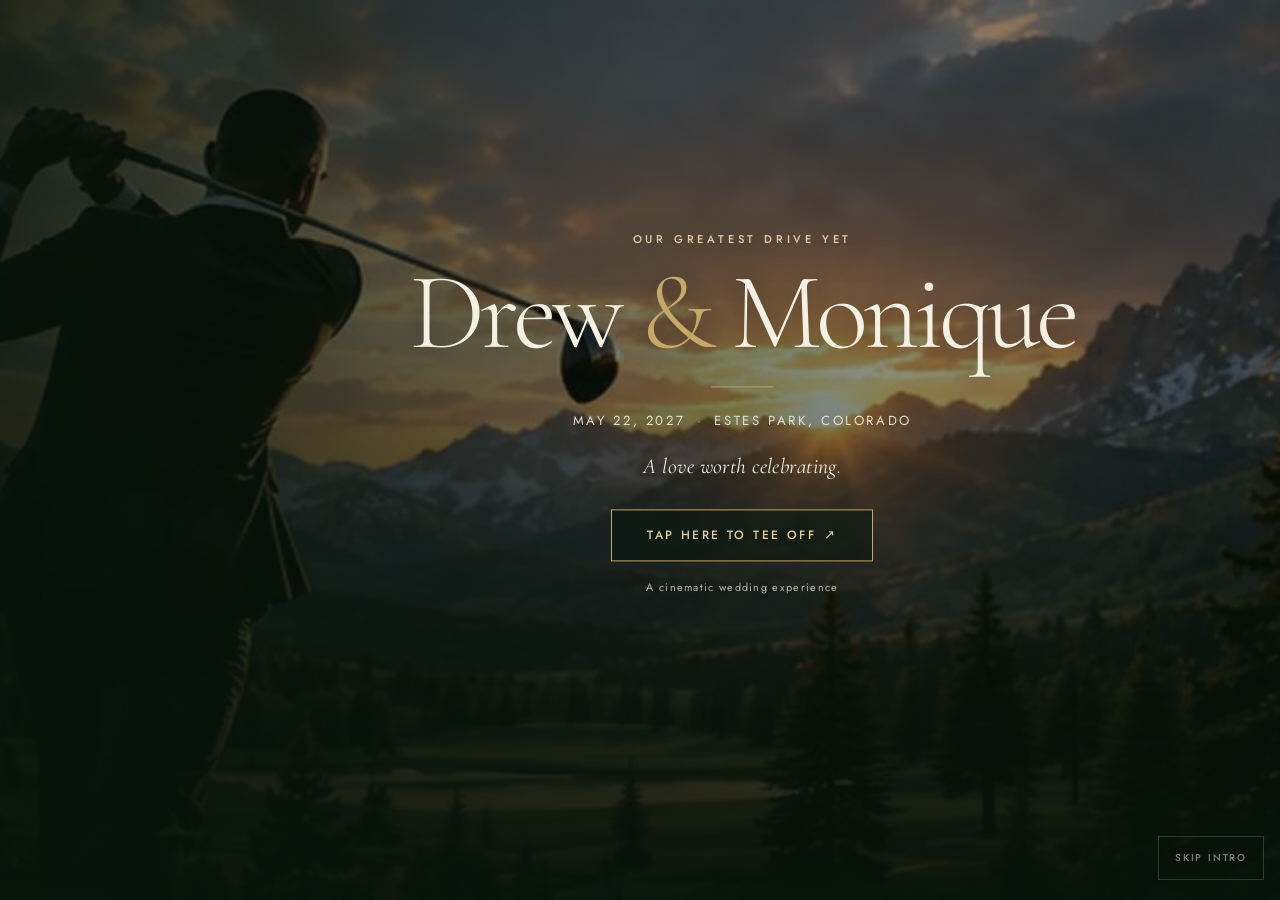
==== commit 5a165e74: "Clarify hero CTA copy: 'Tap Here to Tee Off'" ====
--- a/index.html
+++ b/index.html
@@ -1,7 +1,7 @@
-<!doctype html> <html lang=en> <head> <meta charset=utf-8> <meta name=viewport content="width=device-width,initial-scale=1,viewport-fit=cover"> <meta name=theme-color content=#07140B> <title>Drew &amp; Monique — Tee Off</title> <meta name=description content="Tee off into our greatest adventure yet. May 22, 2027 · Estes Park, Colorado."> <meta property=og:type content=website> <meta property=og:title content="Drew &amp; Monique — Tee Off"> <meta property=og:description content="Tee off into our greatest adventure yet. May 22, 2027 · Estes Park, Colorado."> <meta property=og:image content=assets/og-card-1200.jpg> <meta property=og:image:width content=1200> <meta property=og:image:height content=630> <meta property=og:image:alt content="A tuxedoed golfer on an alpine course at golden hour, framed by the Rocky Mountains."> <meta name=twitter:card content=summary_large_image> <meta name=twitter:title content="Drew &amp; Monique — Tee Off"> <meta name=twitter:description content="Tee off into our greatest adventure yet. May 22, 2027 · Estes Park, Colorado."> <meta name=twitter:image content=assets/og-card-1200.jpg> <link rel=icon href="data:image/svg+xml,%3Csvg xmlns='http://www.w3.org/2000/svg' viewBox='0 0 64 64'%3E%3Crect width='64' height='64' fill='%2307140B'/%3E%3Ctext x='32' y='46' text-anchor='middle' font-family='Georgia,serif' font-size='42' fill='%23C7A86B'%3E%26%3C/text%3E%3C/svg%3E"> <link rel=preload as=font type=font/woff2 href=assets/fonts/cormorant-garamond-300.woff2 crossorigin> <link rel=preload as=font type=font/woff2 href=assets/fonts/jost-500.woff2 crossorigin> <link rel=preload as=image imagesrcset="assets/hero-desktop-1280.avif 1280w, assets/hero-desktop-1920.avif 1920w, assets/hero-desktop-2560.avif 2560w, assets/hero-desktop-3840.avif 3840w" imagesizes=100vw media="(min-width: 768px)" type=image/avif fetchpriority=high> <link rel=preload as=image imagesrcset="assets/hero-mobile-1080.avif 1080w, assets/hero-mobile-1440.avif 1440w, assets/hero-mobile-2160.avif 2160w" imagesizes=100vw media="(max-width: 767px)" type=image/avif fetchpriority=high> <style>:root{--forest-950: #07140B;--forest-900: #0B1A13;--forest-800: #10271D;--forest-700: #173529;--ink: #14271F;--ivory: #F5F0E4;--ivory-warm: #F7F0E2;--ivory-dim: #E6DFD0;--gold: #C7A86B;--gold-light: #E2CCA0;--gold-deep: #A8863F;--scrim-hero: linear-gradient(180deg, rgba(7,20,11,.28) 0%, rgba(7,20,11,.5) 52%, rgba(7,20,11,.9) 100%);--scrim-side: linear-gradient(90deg, rgba(7,20,11,.72) 0%, rgba(7,20,11,.2) 46%, rgba(7,20,11,0) 70%);--scrim-invite: linear-gradient(180deg, rgba(10,26,18,.42) 0%, rgba(10,26,18,.8) 100%);--ease-out-expo: cubic-bezier(.16, 1, .3, 1);--ease-shatter: cubic-bezier(.2, .8, .2, 1);--ease-soft: cubic-bezier(.4, 0, .2, 1);--content-max: 760px;--gutter: clamp(1.25rem, 5vw, 4rem);--radius: 0;--font-display: "Cormorant Garamond", Georgia, "Times New Roman", serif;--font-ui: "Jost", "Helvetica Neue", Arial, sans-serif;--impact-x: 62%;--impact-y: 38%;--ball-ox: -.3;--ball-oy: .09;--art-pos: center 42%;--shard-art: url(assets/hero-desktop-1920.webp)}@font-face{font-family:Cormorant Garamond;src:url(assets/fonts/cormorant-garamond-300.woff2) format("woff2");font-weight:300;font-style:normal;font-display:swap}@font-face{font-family:Cormorant Garamond;src:url(assets/fonts/cormorant-garamond-400-italic.woff2) format("woff2");font-weight:400;font-style:italic;font-display:swap}@font-face{font-family:Jost;src:url(assets/fonts/jost-400.woff2) format("woff2");font-weight:400;font-style:normal;font-display:swap}@font-face{font-family:Jost;src:url(assets/fonts/jost-500.woff2) format("woff2");font-weight:500;font-style:normal;font-display:swap}*,*:before,*:after{box-sizing:border-box}html,body{margin:0;width:100%;min-height:100%;overflow-x:hidden;background:var(--forest-950);color:var(--ivory);font-family:var(--font-ui);-webkit-font-smoothing:antialiased;text-rendering:optimizeLegibility;overscroll-behavior:none}body{min-height:100vh;min-height:100svh}::selection{background:var(--gold);color:var(--forest-950)}.sr-only{position:absolute!important;width:1px;height:1px;padding:0;margin:-1px;overflow:hidden;clip:rect(0 0 0 0);white-space:nowrap;border:0}.stage{position:relative;width:100%;height:100vh;height:100svh;min-height:100vh;min-height:100svh;overflow:hidden;isolation:isolate;background:var(--forest-950)}.eyebrow{margin:0;font-family:var(--font-ui);font-weight:500;font-size:.7rem;line-height:1.6;letter-spacing:.34em;text-transform:uppercase;color:var(--gold-light);text-wrap:balance}.meta{margin:0;font-family:var(--font-ui);font-weight:400;font-size:clamp(.72rem,1.4vw,.82rem);line-height:1.9;letter-spacing:.2em;text-transform:uppercase;color:var(--ivory-dim)}.dot{padding:0 .35em;color:var(--gold)}.tagline{margin:0;font-family:var(--font-display);font-weight:400;font-style:italic;font-size:clamp(1rem,2vw,1.35rem);line-height:1.5;letter-spacing:.02em;color:var(--ivory-warm)}.rule{width:62px;height:1px;margin:1.35rem auto;background:var(--gold);border:0;opacity:.85}.amp{color:var(--gold);font-style:normal}.btn{position:relative;display:inline-flex;align-items:center;justify-content:center;gap:.65em;min-height:52px;padding:1rem 2.2rem;border:1px solid var(--gold);border-radius:var(--radius);background:#07140b8c;color:var(--gold-light);font-family:var(--font-ui);font-weight:500;font-size:.75rem;line-height:1;letter-spacing:.2em;text-transform:uppercase;text-decoration:none;cursor:pointer;overflow:hidden;transition:background .25s var(--ease-soft),color .25s var(--ease-soft),transform .25s var(--ease-soft)}.btn:hover{background:var(--gold);color:var(--forest-950)}.btn:active{transform:translateY(1px)}.btn:focus-visible,.skip:focus-visible,.replay:focus-visible{outline:2px solid var(--gold-light);outline-offset:4px}.btn span[aria-hidden=true]{font-size:1.05em;line-height:0}.hero{position:absolute;inset:0;z-index:2;overflow:hidden;background:var(--forest-950);transition:opacity .4s var(--ease-soft),visibility 0s}.hero-art{position:absolute;inset:0;z-index:1;transform-origin:var(--impact-x) var(--impact-y);will-change:transform}.hero-art picture,.hero-art img{display:block;width:100%;height:100%}.hero-art img{object-fit:cover;object-position:var(--art-pos)}.scrim{position:absolute;inset:0;pointer-events:none}.scrim-side{z-index:2;background:var(--scrim-side)}.scrim-hero{z-index:3;background:var(--scrim-hero)}.vignette{position:absolute;inset:0;z-index:2;pointer-events:none;background:radial-gradient(ellipse at 55% 46%,#030a0600 30%,#030a069e);opacity:.72}.grain{position:absolute;inset:0;z-index:4;pointer-events:none;background-image:url(assets/grain-256.png);background-size:256px 256px;opacity:.06;mix-blend-mode:overlay}.hero-copy{position:absolute;left:50%;top:46%;z-index:5;width:min(92vw,var(--content-max));padding:0 1rem;text-align:center;transform:translate(-50%,-50%)}.hero-copy-inner{text-shadow:0 4px 30px rgba(0,0,0,.55)}h1{margin:.7rem 0 0;font-family:var(--font-display);font-weight:300;font-size:clamp(3rem,9vw,6.8rem);line-height:.96;letter-spacing:-.045em;color:var(--ivory);text-wrap:balance}.hero .meta{margin-top:0}.hero .tagline{margin-top:1rem}.hero .btn{margin-top:1.7rem}.small-note{margin:1.1rem 0 0;font-family:var(--font-ui);font-weight:400;font-size:.68rem;line-height:1.6;letter-spacing:.12em;color:#f5f0e4b8}.skip{position:absolute;right:max(1rem,env(safe-area-inset-right));bottom:max(1.25rem,env(safe-area-inset-bottom));z-index:10;min-width:44px;min-height:44px;padding:.7rem 1rem;border:1px solid rgba(245,240,228,.32);border-radius:var(--radius);background:#07140b6b;color:var(--ivory-dim);font-family:var(--font-ui);font-weight:500;font-size:.62rem;line-height:1;letter-spacing:.18em;text-transform:uppercase;cursor:pointer;transition:opacity .2s var(--ease-soft),border-color .2s var(--ease-soft),color .2s var(--ease-soft)}.skip:hover{border-color:var(--gold);color:var(--gold-light)}.skip[aria-disabled=true]{opacity:.55;cursor:default}.ball{position:absolute;left:var(--impact-x);top:var(--impact-y);z-index:6;width:clamp(56px,8vw,120px);aspect-ratio:1;margin:0;transform:translate(-50%,-50%);pointer-events:none}.ball-arc,.ball-spin,.ball-body{display:block;width:100%;height:100%}.ball-spin{transform-origin:50% 50%;filter:drop-shadow(0 0 14px rgba(255,230,180,.28))}.ball-body{transform-origin:50% 50%;opacity:0;filter:blur(0)}.ball picture,.ball img{display:block;width:100%;height:100%;object-fit:contain}.streak{position:absolute;top:50%;right:82%;width:150%;height:2px;background:linear-gradient(90deg,#fff0,#fff8e6bf,#fff0);border-radius:99px;filter:blur(2px);opacity:0;transform-origin:100% 50%}.streak.s1{transform:rotate(-12deg) translateY(-10%)}.streak.s2{transform:rotate(-18deg) translateY(40%);width:120%;--sd:70ms}.streak.s3{transform:rotate(-7deg) translateY(-55%);width:95%;--sd:140ms}.dust{position:absolute;left:32%;top:47%;z-index:5;width:clamp(48px,8vw,110px);aspect-ratio:1.8;border-radius:50%;background:radial-gradient(ellipse,#e2cca057,#e2cca01f 42%,#e2cca000 72%);opacity:0;pointer-events:none;transform:translate(-50%,-50%) scale(.4);filter:blur(3px)}.cracks{position:absolute;inset:0;z-index:7;width:100%;height:100%;opacity:0;pointer-events:none;mix-blend-mode:screen;filter:drop-shadow(0 0 3px rgba(255,245,220,.45))}.cracks-mobile{display:none}.cracks path{fill:none;stroke-linecap:round;stroke-linejoin:round;stroke-dasharray:1;stroke-dashoffset:1}.cracks .w1{stroke-width:1.1}.cracks .w2{stroke-width:1.7}.cracks .w3{stroke-width:2.4}.shard-field{position:absolute;inset:0;z-index:8;display:none;visibility:hidden;pointer-events:none;overflow:hidden}.shard{position:absolute;inset:0;background-image:var(--shard-art);background-size:cover;background-position:var(--art-pos)}.flash{position:absolute;inset:0;z-index:9;pointer-events:none;opacity:0;background:radial-gradient(circle at var(--impact-x) var(--impact-y),rgba(255,252,240,.98) 0%,rgba(255,244,214,.75) 16%,rgba(255,244,214,.28) 38%,rgba(255,244,214,0) 68%)}.invite{position:absolute;inset:0;z-index:1;display:grid;place-items:center;overflow:hidden;padding:clamp(1.5rem,6vw,4rem);padding-bottom:max(clamp(1.5rem,6vw,4rem),env(safe-area-inset-bottom));background:var(--forest-950)}.invite-backdrop{position:absolute;inset:0;z-index:0}.invite-backdrop picture,.invite-backdrop img{display:block;width:100%;height:100%}.invite-backdrop img{object-fit:cover;object-position:center;transform:scale(1.04);will-change:transform}.invite-scrim{position:absolute;inset:0;z-index:1;pointer-events:none;background:var(--scrim-invite)}.invite-scrim:before{content:"";position:absolute;inset:0;background:radial-gradient(ellipse at 50% 48%,#07140b70,#07140b2e 46%,#07140b00 76%)}.invite-grain{z-index:2;opacity:.07}.invite-frame{position:absolute;inset:clamp(10px,1.6vw,18px);z-index:3;border:1px solid var(--gold);pointer-events:none;opacity:0}.invite-content{position:relative;z-index:4;width:100%;max-width:700px;margin:0 auto;text-align:center;text-shadow:0 3px 25px rgba(0,0,0,.5)}h2{margin:.8rem 0 0;font-family:var(--font-display);font-weight:300;font-size:clamp(2.8rem,8vw,6rem);line-height:.96;letter-spacing:-.03em;color:var(--ivory);text-wrap:balance}h2:focus{outline:none}.invite .meta{margin-top:0}.invite .tagline{margin-top:1rem}.invite .btn{margin-top:1.8rem}.invite .line{display:inline}.replay{display:flex;align-items:center;justify-content:center;min-height:44px;margin:.9rem auto 0;padding:.5rem .75rem;border:0;border-bottom:1px solid rgba(245,240,228,.28);border-radius:0;background:transparent;color:#f5f0e4c7;font-family:var(--font-ui);font-weight:400;font-size:.66rem;line-height:1;letter-spacing:.16em;text-transform:uppercase;cursor:pointer;transition:color .2s var(--ease-soft),border-color .2s var(--ease-soft)}.replay:hover{color:var(--gold-light);border-color:var(--gold)}.guard{max-width:30rem;margin:1rem auto 0;padding:.75rem 1rem;border:1px solid rgba(199,168,107,.45);background:#07140bb3;color:var(--gold-light);font-family:var(--font-ui);font-size:.7rem;line-height:1.6;letter-spacing:.06em;text-align:center;text-shadow:none}.guard:focus{outline:none}[hidden]{display:none!important}.invite .reveal{opacity:0;transform:translateY(10px)}.is-playing .invite .reveal{animation:inviteUp .42s var(--ease-out-expo) var(--d, 2.15s) both}.is-playing .invite-backdrop img{animation:inviteSettle .45s var(--ease-out-expo) 2.05s both}.is-playing .invite-frame{animation:frameIn .45s var(--ease-soft) 2.05s both}.is-playing .hero-copy-inner{animation:copyOut .22s var(--ease-soft) both}.is-playing .hero-art{animation:cameraPush 1.4s var(--ease-out-expo) both}.is-playing .vignette{animation:vignetteIn 1.4s var(--ease-out-expo) both}.is-playing .ball{animation:ballTravel 1.18s cubic-bezier(.35,.05,.66,.4) .12s both}.is-playing .ball-arc{animation:ballArc 1.18s cubic-bezier(.37,0,.63,1) .12s both}.is-playing .ball-spin{animation:ballSpin 1.25s linear .12s both}.is-playing .ball-body{animation:ballSurface 1.25s linear .12s both}.is-playing .streak{animation:streak 1.05s linear calc(.2s + var(--sd, 0ms)) both}.is-playing .dust{animation:dustPuff .42s var(--ease-soft) .12s both}.is-playing .cracks{animation:cracksShow .08s linear 1.3s both}.is-playing .cracks path{animation:crackDraw var(--t, .16s) linear calc(1.3s + var(--d, 0ms)) both}.is-playing .flash{animation:flash .22s linear 1.25s both}.is-playing .shard-field{display:block}.is-shatter .shard-field{visibility:visible}.is-playing .shard{animation:shatterShard var(--dur, 1.15s) var(--ease-shatter) calc(1.45s + var(--delay, 0ms)) both}.is-playing #teeOff{pointer-events:none}.is-playing #teeOff:after{animation:ripple .55s var(--ease-out-expo) both}#teeOff:after{content:"";position:absolute;inset:-60%;background:radial-gradient(circle,#e2cca08c,#e2cca026 38%,#e2cca000 66%);opacity:0;transform:scale(.2);pointer-events:none}.is-impact .hero{animation:shake .16s linear 1.25s both}.is-impact .hero-art img{animation:chroma .14s linear 1.25s both}.is-shatter .hero-art,.is-shatter .hero-copy-inner{visibility:hidden}.is-shatter .hero{background:transparent}.is-shatter .vignette,.is-shatter .scrim,.is-shatter .grain{opacity:0;transition:opacity .28s var(--ease-soft)}.is-shatter .vignette{animation:none}.is-shatter .cracks{animation:crackOut .38s linear .08s both}.is-revealed .hero{opacity:0;visibility:hidden;transition:opacity .4s var(--ease-soft),visibility 0s .4s}.is-revealed .skip{opacity:0;pointer-events:none}.is-revealed .invite .reveal{animation:none!important;opacity:1;transform:none}.is-revealed .invite-frame{opacity:1}.is-revealed .invite-backdrop img{transform:none}.is-instant .hero,.is-instant .invite-backdrop img,.is-instant .invite .reveal{transition:none!important;animation:none!important}.is-instant .invite .reveal{opacity:1;transform:none}.is-reduced-intro .hero{transition:opacity .2s linear,visibility 0s .2s!important}.is-done .cracks,.is-done .shard-field{display:none}.is-skipping .hero-art{animation:none;transform:scale(1.04) translateY(-4px)}@keyframes copyOut{to{opacity:0;transform:translateY(-8px)}}@keyframes cameraPush{0%{transform:scale(1) translateY(0)}to{transform:scale(1.06) translateY(-6px)}}@keyframes vignetteIn{0%{opacity:.72}to{opacity:.86}}@keyframes ballTravel{0%{transform:translate(-50%,-50%) translate3d(calc(var(--ball-ox) * 100vw),calc(var(--ball-oy) * 100vh),0)}to{transform:translate(-50%,-50%) translate3d(0,0,0)}}@keyframes ballArc{0%,to{transform:translate3d(0,0,0)}54%{transform:translate3d(0,-1.3vh,0)}}@keyframes ballSpin{0%{transform:rotate(-7deg) scale(.035);animation-timing-function:cubic-bezier(.35,.05,.66,.4)}94.5%{transform:rotate(7deg) scale(1);animation-timing-function:linear}96%{transform:rotate(7deg) scale(1.06)}98.5%{transform:rotate(7deg) scale(1.12)}to{transform:rotate(7deg) scale(1.16)}}@keyframes ballSurface{0%{opacity:0;filter:blur(4.5px)}6%{opacity:1;filter:blur(4.2px)}18%{filter:blur(3.6px)}30%{filter:blur(2.9px)}42%{filter:blur(2.2px)}54%{filter:blur(1.5px)}66%{filter:blur(1.05px)}76%{filter:blur(.7px)}84%{filter:blur(.45px)}90%{filter:blur(.24px)}93%{filter:blur(.1px)}94.5%,98%{opacity:1;filter:blur(0)}to{opacity:0;filter:blur(0)}}@keyframes streak{0%,28%{opacity:0;scale:.4 1}44%{opacity:.25;scale:.62 1}62%{opacity:.55;scale:1 1}78%{opacity:.8;scale:1.45 1}88%{opacity:.42;scale:1.7 1}to{opacity:0;scale:2 1}}@keyframes dustPuff{0%{opacity:0;transform:translate(-50%,-50%) scale(.4)}35%{opacity:.75}to{opacity:0;transform:translate(-50%,-50%) scale(1.25)}}@keyframes cracksShow{to{opacity:1}}@keyframes crackDraw{to{stroke-dashoffset:0}}@keyframes flash{0%{opacity:0}18%{opacity:.85}62%{opacity:.25}to{opacity:0}}@keyframes crackOut{0%{opacity:1}to{opacity:0}}@keyframes shatterShard{0%{transform:translateZ(0) rotate(0) scale(1);opacity:1}18%{opacity:1}to{transform:translate3d(calc(var(--dx) * 100vw),calc(var(--dy) * 100vh),0) rotate(var(--rot)) scale(var(--scale));opacity:0}}@keyframes shake{0%,to{transform:translateZ(0)}20%{transform:translate3d(-3px,1px,0)}40%{transform:translate3d(3px,-1px,0)}60%{transform:translate3d(-2px,0,0)}80%{transform:translate3d(2px,0,0)}}@keyframes chroma{0%,to{filter:none}28%{filter:drop-shadow(2px 0 rgba(255,70,70,.42)) drop-shadow(-2px 0 rgba(70,255,255,.42))}62%{filter:drop-shadow(1px 0 rgba(255,70,70,.3)) drop-shadow(-1px 0 rgba(70,255,255,.3))}}@keyframes ripple{0%{opacity:.8;transform:scale(.2)}to{opacity:0;transform:scale(1.8)}}@keyframes inviteSettle{0%{transform:scale(1.04)}to{transform:scale(1)}}@keyframes frameIn{0%{opacity:0}to{opacity:1}}@keyframes inviteUp{0%{opacity:0;transform:translateY(10px)}to{opacity:1;transform:translateY(0)}}@media(min-width:1024px){.hero-copy{left:58%}}@media(max-width:767px){:root{--impact-x: 52%;--impact-y: 36%;--ball-ox: -.24;--ball-oy: .08;--art-pos: center 42%;--shard-art: url(assets/hero-mobile-1080.webp)}.hero-copy{top:38%}.hero-copy-inner{padding-bottom:0}.cracks-desktop{display:none}.cracks-mobile,.invite .line{display:block}.invite .line+.line{margin-top:.05em}.skip{right:max(.85rem,env(safe-area-inset-right))}.ball{width:clamp(46px,12vw,86px)}.dust{left:28%;top:44%}}@media(max-width:380px){h1{font-size:2.9rem}.meta{letter-spacing:.12em}.hero .btn,.invite .btn{width:100%;padding-left:1rem;padding-right:1rem}.hero-copy{width:94vw}.invite{padding-left:1.25rem;padding-right:1.25rem}}@media(max-width:767px)and (max-height:700px){.hero-copy{top:35%}h1{font-size:clamp(2.6rem,11vw,4rem)}.hero .btn{margin-top:1.2rem}.small-note{margin-top:.7rem}}@media(min-width:768px) and (max-width:1024px) and (orientation:portrait){:root{--art-pos:18% 42%}}@media(min-width:1440px){.hero-art img,.shard{object-position:center 42%;background-position:center 42%}}@media(hover:none){.btn:hover{background:#07140b8c;color:var(--gold-light)}.skip:hover{border-color:#f5f0e452;color:var(--ivory-dim)}}@media(prefers-reduced-motion:reduce){.skip{display:none!important}.hero{transition-duration:.2s}.is-playing .invite .reveal,.is-playing .invite-backdrop img,.is-playing .invite-frame{animation:none!important;opacity:1;transform:none}}
+<!doctype html> <html lang=en> <head> <meta charset=utf-8> <meta name=viewport content="width=device-width,initial-scale=1,viewport-fit=cover"> <meta name=theme-color content=#07140B> <title>Drew &amp; Monique — Tee Off</title> <meta name=description content="Tee off into our greatest adventure yet. May 22, 2027 · Estes Park, Colorado."> <meta property=og:type content=website> <meta property=og:title content="Drew &amp; Monique — Tee Off"> <meta property=og:description content="Tee off into our greatest adventure yet. May 22, 2027 · Estes Park, Colorado."> <meta property=og:image content=assets/og-card-1200.jpg> <meta property=og:image:width content=1200> <meta property=og:image:height content=630> <meta property=og:image:alt content="A tuxedoed golfer on an alpine course at golden hour, framed by the Rocky Mountains."> <meta name=twitter:card content=summary_large_image> <meta name=twitter:title content="Drew &amp; Monique — Tee Off"> <meta name=twitter:description content="Tee off into our greatest adventure yet. May 22, 2027 · Estes Park, Colorado."> <meta name=twitter:image content=assets/og-card-1200.jpg> <link rel=icon href="data:image/svg+xml,%3Csvg xmlns='http://www.w3.org/2000/svg' viewBox='0 0 64 64'%3E%3Crect width='64' height='64' fill='%2307140B'/%3E%3Ctext x='32' y='46' text-anchor='middle' font-family='Georgia,serif' font-size='42' fill='%23C7A86B'%3E%26%3C/text%3E%3C/svg%3E"> <link rel=preload as=font type=font/woff2 href=assets/fonts/cormorant-garamond-300.woff2 crossorigin> <link rel=preload as=font type=font/woff2 href=assets/fonts/jost-500.woff2 crossorigin> <link rel=preload as=image imagesrcset="assets/hero-desktop-1280.avif 1280w, assets/hero-desktop-1920.avif 1920w, assets/hero-desktop-2560.avif 2560w, assets/hero-desktop-3840.avif 3840w" imagesizes=100vw media="(min-width: 768px)" type=image/avif fetchpriority=high> <link rel=preload as=image imagesrcset="assets/hero-mobile-1080.avif 1080w, assets/hero-mobile-1440.avif 1440w, assets/hero-mobile-2160.avif 2160w" imagesizes=100vw media="(max-width: 767px)" type=image/avif fetchpriority=high> <style>:root{--forest-950: #07140B;--forest-900: #0B1A13;--forest-800: #10271D;--forest-700: #173529;--ink: #14271F;--ivory: #F5F0E4;--ivory-warm: #F7F0E2;--ivory-dim: #E6DFD0;--gold: #C7A86B;--gold-light: #E2CCA0;--gold-deep: #A8863F;--scrim-hero: linear-gradient(180deg, rgba(7,20,11,.28) 0%, rgba(7,20,11,.5) 52%, rgba(7,20,11,.9) 100%);--scrim-side: linear-gradient(90deg, rgba(7,20,11,.72) 0%, rgba(7,20,11,.2) 46%, rgba(7,20,11,0) 70%);--scrim-invite: linear-gradient(180deg, rgba(10,26,18,.42) 0%, rgba(10,26,18,.8) 100%);--ease-out-expo: cubic-bezier(.16, 1, .3, 1);--ease-shatter: cubic-bezier(.2, .8, .2, 1);--ease-soft: cubic-bezier(.4, 0, .2, 1);--content-max: 760px;--gutter: clamp(1.25rem, 5vw, 4rem);--radius: 0;--font-display: "Cormorant Garamond", Georgia, "Times New Roman", serif;--font-ui: "Jost", "Helvetica Neue", Arial, sans-serif;--impact-x: 62%;--impact-y: 38%;--ball-ox: .3;--ball-oy: .09;--art-pos: center 42%;--shard-art: url(assets/hero-desktop-1920.webp)}@font-face{font-family:Cormorant Garamond;src:url(assets/fonts/cormorant-garamond-300.woff2) format("woff2");font-weight:300;font-style:normal;font-display:swap}@font-face{font-family:Cormorant Garamond;src:url(assets/fonts/cormorant-garamond-400-italic.woff2) format("woff2");font-weight:400;font-style:italic;font-display:swap}@font-face{font-family:Jost;src:url(assets/fonts/jost-400.woff2) format("woff2");font-weight:400;font-style:normal;font-display:swap}@font-face{font-family:Jost;src:url(assets/fonts/jost-500.woff2) format("woff2");font-weight:500;font-style:normal;font-display:swap}*,*:before,*:after{box-sizing:border-box}html,body{margin:0;width:100%;min-height:100%;overflow-x:hidden;background:var(--forest-950);color:var(--ivory);font-family:var(--font-ui);-webkit-font-smoothing:antialiased;text-rendering:optimizeLegibility;overscroll-behavior:none}body{min-height:100vh;min-height:100svh}::selection{background:var(--gold);color:var(--forest-950)}.sr-only{position:absolute!important;width:1px;height:1px;padding:0;margin:-1px;overflow:hidden;clip:rect(0 0 0 0);white-space:nowrap;border:0}.stage{position:relative;width:100%;height:100vh;height:100svh;min-height:100vh;min-height:100svh;overflow:hidden;isolation:isolate;background:var(--forest-950)}.eyebrow{margin:0;font-family:var(--font-ui);font-weight:500;font-size:.7rem;line-height:1.6;letter-spacing:.34em;text-transform:uppercase;color:var(--gold-light);text-wrap:balance}.meta{margin:0;font-family:var(--font-ui);font-weight:400;font-size:clamp(.72rem,1.4vw,.82rem);line-height:1.9;letter-spacing:.2em;text-transform:uppercase;color:var(--ivory-dim)}.dot{padding:0 .35em;color:var(--gold)}.tagline{margin:0;font-family:var(--font-display);font-weight:400;font-style:italic;font-size:clamp(1rem,2vw,1.35rem);line-height:1.5;letter-spacing:.02em;color:var(--ivory-warm)}.rule{width:62px;height:1px;margin:1.35rem auto;background:var(--gold);border:0;opacity:.85}.amp{color:var(--gold);font-style:normal}.btn{position:relative;display:inline-flex;align-items:center;justify-content:center;gap:.65em;min-height:52px;padding:1rem 2.2rem;border:1px solid var(--gold);border-radius:var(--radius);background:#07140b8c;color:var(--gold-light);font-family:var(--font-ui);font-weight:500;font-size:.75rem;line-height:1;letter-spacing:.2em;text-transform:uppercase;text-decoration:none;cursor:pointer;overflow:hidden;transition:background .25s var(--ease-soft),color .25s var(--ease-soft),transform .25s var(--ease-soft)}.btn:hover{background:var(--gold);color:var(--forest-950)}.btn:active{transform:translateY(1px)}.btn:focus-visible,.skip:focus-visible,.replay:focus-visible{outline:2px solid var(--gold-light);outline-offset:4px}.btn span[aria-hidden=true]{font-size:1.05em;line-height:0}.hero{position:absolute;inset:0;z-index:2;overflow:hidden;background:var(--forest-950);transition:opacity .4s var(--ease-soft),visibility 0s}.hero-art{position:absolute;inset:0;z-index:1;transform-origin:var(--impact-x) var(--impact-y);will-change:transform}.hero-art picture,.hero-art img{display:block;width:100%;height:100%}.hero-art img{object-fit:cover;object-position:var(--art-pos)}.scrim{position:absolute;inset:0;pointer-events:none}.scrim-side{z-index:2;background:var(--scrim-side)}.scrim-hero{z-index:3;background:var(--scrim-hero)}.vignette{position:absolute;inset:0;z-index:2;pointer-events:none;background:radial-gradient(ellipse at 55% 46%,#030a0600 30%,#030a069e);opacity:.72}.grain{position:absolute;inset:0;z-index:4;pointer-events:none;background-image:url(assets/grain-256.png);background-size:256px 256px;opacity:.06;mix-blend-mode:overlay}.hero-copy{position:absolute;left:50%;top:46%;z-index:5;width:min(92vw,var(--content-max));padding:0 1rem;text-align:center;transform:translate(-50%,-50%)}.hero-copy-inner{text-shadow:0 4px 30px rgba(0,0,0,.55)}h1{margin:.7rem 0 0;font-family:var(--font-display);font-weight:300;font-size:clamp(3rem,9vw,6.8rem);line-height:.96;letter-spacing:-.045em;color:var(--ivory);text-wrap:balance}.hero .meta{margin-top:0}.hero .tagline{margin-top:1rem}.hero .btn{margin-top:1.7rem}.small-note{margin:1.1rem 0 0;font-family:var(--font-ui);font-weight:400;font-size:.68rem;line-height:1.6;letter-spacing:.12em;color:#f5f0e4b8}.skip{position:absolute;right:max(1rem,env(safe-area-inset-right));bottom:max(1.25rem,env(safe-area-inset-bottom));z-index:10;min-width:44px;min-height:44px;padding:.7rem 1rem;border:1px solid rgba(245,240,228,.32);border-radius:var(--radius);background:#07140b6b;color:var(--ivory-dim);font-family:var(--font-ui);font-weight:500;font-size:.62rem;line-height:1;letter-spacing:.18em;text-transform:uppercase;cursor:pointer;transition:opacity .2s var(--ease-soft),border-color .2s var(--ease-soft),color .2s var(--ease-soft)}.skip:hover{border-color:var(--gold);color:var(--gold-light)}.skip[aria-disabled=true]{opacity:.55;cursor:default}.ball{position:absolute;left:var(--impact-x);top:var(--impact-y);z-index:6;width:clamp(56px,8vw,120px);aspect-ratio:1;margin:0;transform:translate(-50%,-50%);pointer-events:none}.ball-arc,.ball-spin,.ball-body{display:block;width:100%;height:100%}.ball-spin{transform-origin:50% 50%;filter:drop-shadow(0 0 14px rgba(255,230,180,.28))}.ball-body{transform-origin:50% 50%;opacity:0;filter:blur(0)}.ball picture,.ball img{display:block;width:100%;height:100%;object-fit:contain}.streak{position:absolute;top:50%;left:82%;width:150%;height:2px;background:linear-gradient(90deg,#fff0,#fff8e6bf,#fff0);border-radius:99px;filter:blur(2px);opacity:0;transform-origin:0% 50%}.streak.s1{transform:rotate(12deg) translateY(-10%)}.streak.s2{transform:rotate(18deg) translateY(40%);width:120%;--sd:70ms}.streak.s3{transform:rotate(7deg) translateY(-55%);width:95%;--sd:140ms}.dust{position:absolute;left:calc(var(--impact-x) + var(--ball-ox) * 100vw);top:47%;z-index:5;width:clamp(48px,8vw,110px);aspect-ratio:1.8;border-radius:50%;background:radial-gradient(ellipse,#e2cca057,#e2cca01f 42%,#e2cca000 72%);opacity:0;pointer-events:none;transform:translate(-50%,-50%) scale(.4);filter:blur(3px)}.cracks{position:absolute;inset:0;z-index:7;width:100%;height:100%;opacity:0;pointer-events:none;mix-blend-mode:screen;filter:drop-shadow(0 0 3px rgba(255,245,220,.45))}.cracks-mobile{display:none}.cracks path{fill:none;stroke-linecap:round;stroke-linejoin:round;stroke-dasharray:1;stroke-dashoffset:1}.cracks .w1{stroke-width:1.1}.cracks .w2{stroke-width:1.7}.cracks .w3{stroke-width:2.4}.shard-field{position:absolute;inset:0;z-index:8;display:none;visibility:hidden;pointer-events:none;overflow:hidden}.shard{position:absolute;inset:0;background-image:var(--shard-art);background-size:cover;background-position:var(--art-pos)}.flash{position:absolute;inset:0;z-index:9;pointer-events:none;opacity:0;background:radial-gradient(circle at var(--impact-x) var(--impact-y),rgba(255,252,240,.98) 0%,rgba(255,244,214,.75) 16%,rgba(255,244,214,.28) 38%,rgba(255,244,214,0) 68%)}.invite{position:absolute;inset:0;z-index:1;display:grid;place-items:center;overflow:hidden;padding:clamp(1.5rem,6vw,4rem);padding-bottom:max(clamp(1.5rem,6vw,4rem),env(safe-area-inset-bottom));background:var(--forest-950)}.invite-backdrop{position:absolute;inset:0;z-index:0}.invite-backdrop picture,.invite-backdrop img{display:block;width:100%;height:100%}.invite-backdrop img{object-fit:cover;object-position:center;transform:scale(1.04);will-change:transform}.invite-scrim{position:absolute;inset:0;z-index:1;pointer-events:none;background:var(--scrim-invite)}.invite-scrim:before{content:"";position:absolute;inset:0;background:radial-gradient(ellipse at 50% 48%,#07140b70,#07140b2e 46%,#07140b00 76%)}.invite-grain{z-index:2;opacity:.07}.invite-frame{position:absolute;inset:clamp(10px,1.6vw,18px);z-index:3;border:1px solid var(--gold);pointer-events:none;opacity:0}.invite-content{position:relative;z-index:4;width:100%;max-width:700px;margin:0 auto;text-align:center;text-shadow:0 3px 25px rgba(0,0,0,.5)}h2{margin:.8rem 0 0;font-family:var(--font-display);font-weight:300;font-size:clamp(2.8rem,8vw,6rem);line-height:.96;letter-spacing:-.03em;color:var(--ivory);text-wrap:balance}h2:focus{outline:none}.invite .meta{margin-top:0}.invite .tagline{margin-top:1rem}.invite .btn{margin-top:1.8rem}.invite .line{display:inline}.replay{display:flex;align-items:center;justify-content:center;min-height:44px;margin:.9rem auto 0;padding:.5rem .75rem;border:0;border-bottom:1px solid rgba(245,240,228,.28);border-radius:0;background:transparent;color:#f5f0e4c7;font-family:var(--font-ui);font-weight:400;font-size:.66rem;line-height:1;letter-spacing:.16em;text-transform:uppercase;cursor:pointer;transition:color .2s var(--ease-soft),border-color .2s var(--ease-soft)}.replay:hover{color:var(--gold-light);border-color:var(--gold)}.guard{max-width:30rem;margin:1rem auto 0;padding:.75rem 1rem;border:1px solid rgba(199,168,107,.45);background:#07140bb3;color:var(--gold-light);font-family:var(--font-ui);font-size:.7rem;line-height:1.6;letter-spacing:.06em;text-align:center;text-shadow:none}.guard:focus{outline:none}[hidden]{display:none!important}.invite .reveal{opacity:0;transform:translateY(10px)}.is-playing .invite .reveal{animation:inviteUp .42s var(--ease-out-expo) var(--d, 2.15s) both}.is-playing .invite-backdrop img{animation:inviteSettle .45s var(--ease-out-expo) 2.05s both}.is-playing .invite-frame{animation:frameIn .45s var(--ease-soft) 2.05s both}.is-playing .hero-copy-inner{animation:copyOut .22s var(--ease-soft) both}.is-playing .hero-art{animation:cameraPush 1.4s var(--ease-out-expo) both}.is-playing .vignette{animation:vignetteIn 1.4s var(--ease-out-expo) both}.is-playing .ball{animation:ballTravel 1.18s cubic-bezier(.35,.05,.66,.4) .12s both}.is-playing .ball-arc{animation:ballArc 1.18s cubic-bezier(.37,0,.63,1) .12s both}.is-playing .ball-spin{animation:ballSpin 1.25s linear .12s both}.is-playing .ball-body{animation:ballSurface 1.25s linear .12s both}.is-playing .streak{animation:streak 1.05s linear calc(.2s + var(--sd, 0ms)) both}.is-playing .dust{animation:dustPuff .42s var(--ease-soft) .12s both}.is-playing .cracks{animation:cracksShow .08s linear 1.3s both}.is-playing .cracks path{animation:crackDraw var(--t, .16s) linear calc(1.3s + var(--d, 0ms)) both}.is-playing .flash{animation:flash .22s linear 1.25s both}.is-playing .shard-field{display:block}.is-shatter .shard-field{visibility:visible}.is-playing .shard{animation:shatterShard var(--dur, 1.15s) var(--ease-shatter) calc(1.45s + var(--delay, 0ms)) both}.is-playing #teeOff{pointer-events:none}.is-playing #teeOff:after{animation:ripple .55s var(--ease-out-expo) both}#teeOff:after{content:"";position:absolute;inset:-60%;background:radial-gradient(circle,#e2cca08c,#e2cca026 38%,#e2cca000 66%);opacity:0;transform:scale(.2);pointer-events:none}.is-impact .hero{animation:shake .16s linear 1.25s both}.is-impact .hero-art img{animation:chroma .14s linear 1.25s both}.is-shatter .hero-art,.is-shatter .hero-copy-inner{visibility:hidden}.is-shatter .hero{background:transparent}.is-shatter .vignette,.is-shatter .scrim,.is-shatter .grain{opacity:0;transition:opacity .28s var(--ease-soft)}.is-shatter .vignette{animation:none}.is-shatter .cracks{animation:crackOut .38s linear .08s both}.is-revealed .hero{opacity:0;visibility:hidden;transition:opacity .4s var(--ease-soft),visibility 0s .4s}.is-revealed .skip{opacity:0;pointer-events:none}.is-revealed .invite .reveal{animation:none!important;opacity:1;transform:none}.is-revealed .invite-frame{opacity:1}.is-revealed .invite-backdrop img{transform:none}.is-instant .hero,.is-instant .invite-backdrop img,.is-instant .invite .reveal{transition:none!important;animation:none!important}.is-instant .invite .reveal{opacity:1;transform:none}.is-reduced-intro .hero{transition:opacity .2s linear,visibility 0s .2s!important}.is-done .cracks,.is-done .shard-field{display:none}.is-skipping .hero-art{animation:none;transform:scale(1.04) translateY(-4px)}@keyframes copyOut{to{opacity:0;transform:translateY(-8px)}}@keyframes cameraPush{0%{transform:scale(1) translateY(0)}to{transform:scale(1.06) translateY(-6px)}}@keyframes vignetteIn{0%{opacity:.72}to{opacity:.86}}@keyframes ballTravel{0%{transform:translate(-50%,-50%) translate3d(calc(var(--ball-ox) * 100vw),calc(var(--ball-oy) * 100vh),0)}to{transform:translate(-50%,-50%) translate3d(0,0,0)}}@keyframes ballArc{0%,to{transform:translate3d(0,0,0)}54%{transform:translate3d(0,-1.3vh,0)}}@keyframes ballSpin{0%{transform:rotate(7deg) scale(.035);animation-timing-function:cubic-bezier(.35,.05,.66,.4)}94.5%{transform:rotate(-7deg) scale(1);animation-timing-function:linear}96%{transform:rotate(-7deg) scale(1.06)}98.5%{transform:rotate(-7deg) scale(1.12)}to{transform:rotate(-7deg) scale(1.16)}}@keyframes ballSurface{0%{opacity:0;filter:blur(4.5px)}6%{opacity:1;filter:blur(4.2px)}18%{filter:blur(3.6px)}30%{filter:blur(2.9px)}42%{filter:blur(2.2px)}54%{filter:blur(1.5px)}66%{filter:blur(1.05px)}76%{filter:blur(.7px)}84%{filter:blur(.45px)}90%{filter:blur(.24px)}93%{filter:blur(.1px)}94.5%,98%{opacity:1;filter:blur(0)}to{opacity:0;filter:blur(0)}}@keyframes streak{0%,28%{opacity:0;scale:.4 1}44%{opacity:.25;scale:.62 1}62%{opacity:.55;scale:1 1}78%{opacity:.8;scale:1.45 1}88%{opacity:.42;scale:1.7 1}to{opacity:0;scale:2 1}}@keyframes dustPuff{0%{opacity:0;transform:translate(-50%,-50%) scale(.4)}35%{opacity:.75}to{opacity:0;transform:translate(-50%,-50%) scale(1.25)}}@keyframes cracksShow{to{opacity:1}}@keyframes crackDraw{to{stroke-dashoffset:0}}@keyframes flash{0%{opacity:0}18%{opacity:.85}62%{opacity:.25}to{opacity:0}}@keyframes crackOut{0%{opacity:1}to{opacity:0}}@keyframes shatterShard{0%{transform:translateZ(0) rotate(0) scale(1);opacity:1}18%{opacity:1}to{transform:translate3d(calc(var(--dx) * 100vw),calc(var(--dy) * 100vh),0) rotate(var(--rot)) scale(var(--scale));opacity:0}}@keyframes shake{0%,to{transform:translateZ(0)}20%{transform:translate3d(-3px,1px,0)}40%{transform:translate3d(3px,-1px,0)}60%{transform:translate3d(-2px,0,0)}80%{transform:translate3d(2px,0,0)}}@keyframes chroma{0%,to{filter:none}28%{filter:drop-shadow(2px 0 rgba(255,70,70,.42)) drop-shadow(-2px 0 rgba(70,255,255,.42))}62%{filter:drop-shadow(1px 0 rgba(255,70,70,.3)) drop-shadow(-1px 0 rgba(70,255,255,.3))}}@keyframes ripple{0%{opacity:.8;transform:scale(.2)}to{opacity:0;transform:scale(1.8)}}@keyframes inviteSettle{0%{transform:scale(1.04)}to{transform:scale(1)}}@keyframes frameIn{0%{opacity:0}to{opacity:1}}@keyframes inviteUp{0%{opacity:0;transform:translateY(10px)}to{opacity:1;transform:translateY(0)}}@media(min-width:1024px){.hero-copy{left:58%}}@media(max-width:767px){:root{--impact-x: 52%;--impact-y: 36%;--ball-ox: .24;--ball-oy: .08;--art-pos: center 42%;--shard-art: url(assets/hero-mobile-1080.webp)}.hero-copy{top:38%}.hero-copy-inner{padding-bottom:0}.cracks-desktop{display:none}.cracks-mobile,.invite .line{display:block}.invite .line+.line{margin-top:.05em}.skip{right:max(.85rem,env(safe-area-inset-right))}.ball{width:clamp(46px,12vw,86px)}.dust{left:28%;top:44%}}@media(max-width:380px){h1{font-size:2.9rem}.meta{letter-spacing:.12em}.hero .btn,.invite .btn{width:100%;padding-left:1rem;padding-right:1rem}.hero-copy{width:94vw}.invite{padding-left:1.25rem;padding-right:1.25rem}}@media(max-width:767px)and (max-height:700px){.hero-copy{top:35%}h1{font-size:clamp(2.6rem,11vw,4rem)}.hero .btn{margin-top:1.2rem}.small-note{margin-top:.7rem}}@media(min-width:768px) and (max-width:1024px) and (orientation:portrait){:root{--art-pos:18% 42%}}@media(min-width:1440px){.hero-art img,.shard{object-position:center 42%;background-position:center 42%}}@media(hover:none){.btn:hover{background:#07140b8c;color:var(--gold-light)}.skip:hover{border-color:#f5f0e452;color:var(--ivory-dim)}}@media(prefers-reduced-motion:reduce){.skip{display:none!important}.hero{transition-duration:.2s}.is-playing .invite .reveal,.is-playing .invite-backdrop img,.is-playing .invite-frame{animation:none!important;opacity:1;transform:none}}.exit-fade{position:fixed;inset:0;z-index:9999;background:var(--forest-950);opacity:0;pointer-events:none;transition:opacity .38s var(--ease-soft);will-change:opacity}html.is-leaving .exit-fade{opacity:1}@media(prefers-reduced-motion:reduce){.exit-fade{transition-duration:.01s}}
 </style> </head> <body> <noscript> <style> .hero { display: none !important; }
     .invite { position: relative; min-height: 100vh; min-height: 100svh; }
     .invite .reveal { opacity: 1 !important; transform: none !important; animation: none !important; }
     .invite-frame { opacity: 1 !important; }
-    .guard { display: none !important; } </style> </noscript> <main class=stage id=stage> <section class=hero id=hero aria-label="Drew and Monique wedding intro"> <div class=hero-art id=heroArt> <picture> <source media="(max-width: 767px)" type=image/avif srcset="assets/hero-mobile-1080.avif 1080w, assets/hero-mobile-1440.avif 1440w, assets/hero-mobile-2160.avif 2160w" sizes=100vw> <source media="(max-width: 767px)" type=image/webp srcset="assets/hero-mobile-1080.webp 1080w, assets/hero-mobile-1440.webp 1440w, assets/hero-mobile-2160.webp 2160w" sizes=100vw> <source media="(max-width: 767px)" srcset="assets/hero-mobile-1080.jpg 1080w, assets/hero-mobile-1440.jpg 1440w, assets/hero-mobile-2160.jpg 2160w" sizes=100vw> <source type=image/avif srcset="assets/hero-desktop-1280.avif 1280w, assets/hero-desktop-1920.avif 1920w, assets/hero-desktop-2560.avif 2560w, assets/hero-desktop-3840.avif 3840w" sizes=100vw> <source type=image/webp srcset="assets/hero-desktop-1280.webp 1280w, assets/hero-desktop-1920.webp 1920w, assets/hero-desktop-2560.webp 2560w, assets/hero-desktop-3840.webp 3840w" sizes=100vw> <img src=assets/hero-desktop-1920.jpg srcset="assets/hero-desktop-1280.jpg 1280w, assets/hero-desktop-1920.jpg 1920w, assets/hero-desktop-2560.jpg 2560w, assets/hero-desktop-3840.jpg 3840w" sizes=100vw alt="" aria-hidden=true fetchpriority=high width=3840 height=2160> </picture> </div> <div class=vignette aria-hidden=true></div> <div class="scrim scrim-side" aria-hidden=true></div> <div class="scrim scrim-hero" aria-hidden=true></div> <div class=grain aria-hidden=true></div> <div class=hero-copy> <div class=hero-copy-inner id=heroCopy> <p class=eyebrow>Our greatest drive yet</p> <h1>Drew <span class=amp>&amp;</span> Monique</h1> <div class=rule aria-hidden=true></div> <p class=meta>May 22, 2027 <span class=dot>·</span> Estes Park, Colorado</p> <p class=tagline>A love worth celebrating.</p> <button class=btn id=teeOff type=button>Tee Off <span aria-hidden=true>↗</span></button> <p class=small-note>A cinematic wedding experience</p> </div> </div> <div class=ball id=ball aria-hidden=true><span class=ball-arc><span class=ball-spin><span class=ball-body> <span class="streak s1"></span><span class="streak s2"></span><span class="streak s3"></span> <picture> <source type=image/webp srcset="assets/ball-800.webp 800w, assets/ball-1600.webp 1600w" sizes="(max-width: 767px) 86px, 120px"> <img src=assets/ball-800.png alt="" width=800 height=800 decoding=async fetchpriority=low> </picture> </span></span></span></div> <div class=dust aria-hidden=true></div> <svg class=cracks viewBox="0 0 1000 1000" preserveAspectRatio=none aria-hidden=true> <g class=cracks-desktop><g class=primary stroke=#fff8ea opacity=.94><path class=w3 d="M620 380 L708 414 L814 445 L917 476 L1010 517 L1085 555 L1128 580" style=--d:18ms;--t:147ms /><path class=w2 d="M620 380 L714 531 L781 632 L856 748 L942 844 L1107 977" style=--d:9ms;--t:143ms /><path class=w3 d="M620 380 L616 477 L603 542 L586 616 L573 702 L565 769 L544 847" style=--d:39ms;--t:185ms /><path class=w3 d="M620 380 L520 501 L452 591 L355 708 L297 805 L225 953 L176 1027" style=--d:52ms;--t:157ms /><path class=w3 d="M620 380 L512 382 L423 391 L312 384 L239 391 L120 396" style=--d:26ms;--t:167ms /><path class=w3 d="M620 380 L513 226 L418 31 L333 -189 L255 -372" style=--d:56ms;--t:205ms /><path class=w2 d="M620 380 L604 310 L594 229 L596 141 L583 57 L575 -35 L576 -130" style=--d:33ms;--t:196ms /><path class=w2 d="M620 380 L718 321 L825 274 L1012 186 L1155 122" style=--d:58ms;--t:157ms /></g><g class=secondary stroke=#f3e6c8 opacity=.8><path class=w1 d="M814 445 L917 383 L1003 298" style=--d:43ms;--t:112ms /><path class=w2 d="M917 476 L936 497 L954 518 L976 536" style=--d:28ms;--t:157ms /><path class=w2 d="M1010 517 L1035 622 L1047 729" style=--d:47ms;--t:156ms /><path class=w2 d="M1085 555 L1105 593 L1133 627" style=--d:52ms;--t:140ms /><path class=w2 d="M781 632 L764 728 L743 823" style=--d:44ms;--t:173ms /><path class=w1 d="M856 748 L831 805 L806 862" style=--d:23ms;--t:160ms /><path class=w1 d="M942 844 L940 927 L930 1011" style=--d:26ms;--t:146ms /><path class=w1 d="M603 542 L630 595 L667 641" style=--d:27ms;--t:144ms /><path class=w1 d="M586 616 L599 653 L617 687 L628 725" style=--d:54ms;--t:143ms /><path class=w1 d="M573 702 L551 742 L528 782 L502 820" style=--d:41ms;--t:147ms /><path class=w2 d="M565 769 L619 815 L679 854" style=--d:56ms;--t:174ms /><path class=w2 d="M452 591 L463 672 L491 750 L536 820" style=--d:61ms;--t:147ms /><path class=w2 d="M355 708 L336 785 L314 862 L292 938" style=--d:80ms;--t:184ms /><path class=w1 d="M297 805 L324 883 L332 965 L329 1047" style=--d:78ms;--t:169ms /></g><g class=chips stroke=#fffaf0 opacity=.7><path class=w1 d="M635 412 L639 422" style=--d:36ms;--t:166ms /><path class=w1 d="M667 382 L677 384" style=--d:30ms;--t:109ms /><path class=w1 d="M580 367 L574 364" style=--d:10ms;--t:96ms /><path class=w1 d="M567 411 L558 416" style=--d:27ms;--t:114ms /><path class=w2 d="M591 328 L577 315" style=--d:27ms;--t:167ms /><path class=w2 d="M673 360 L688 359" style=--d:44ms;--t:146ms /><path class=w1 d="M647 422 L654 431" style=--d:37ms;--t:127ms /><path class=w2 d="M598 356 L588 339" style=--d:49ms;--t:144ms /><path class=w2 d="M560 383 L542 384" style=--d:48ms;--t:105ms /><path class=w2 d="M662 359 L668 357" style=--d:33ms;--t:150ms /><path class=w1 d="M565 412 L560 416" style=--d:9ms;--t:111ms /><path class=w1 d="M641 325 L641 317" style=--d:35ms;--t:118ms /><path class=w1 d="M597 376 L585 373" style=--d:36ms;--t:111ms /><path class=w1 d="M593 384 L574 392" style=--d:5ms;--t:158ms /><path class=w1 d="M631 315 L638 299" style=--d:14ms;--t:120ms /><path class=w2 d="M569 387 L561 389" style=--d:15ms;--t:140ms /><path class=w2 d="M579 418 L571 425" style=--d:15ms;--t:120ms /><path class=w1 d="M642 374 L667 375" style=--d:18ms;--t:141ms /><path class=w1 d="M636 422 L641 427" style=--d:23ms;--t:166ms /><path class=w1 d="M611 422 L604 445" style=--d:48ms;--t:123ms /></g></g><g class=cracks-mobile><g class=primary stroke=#fff8ea opacity=.94><path class=w3 d="M520 360 L706 380 L899 370 L1055 365 L1159 372" style=--d:4ms;--t:132ms /><path class=w3 d="M520 360 L635 434 L746 488 L848 526 L978 599 L1185 692" style=--d:53ms;--t:209ms /><path class=w2 d="M520 360 L524 464 L520 539 L508 651 L502 722 L504 819 L494 915" style=--d:53ms;--t:220ms /><path class=w3 d="M520 360 L463 427 L412 491 L367 555 L331 616 L307 674 L270 740" style=--d:5ms;--t:207ms /><path class=w3 d="M520 360 L328 377 L125 387 L-2 381 L-171 344" style=--d:68ms;--t:176ms /><path class=w3 d="M520 360 L460 277 L402 208 L333 135 L289 89 L231 42 L133 -22" style=--d:29ms;--t:149ms /><path class=w2 d="M520 360 L479 204 L440 62 L417 -128 L408 -245 L418 -504" style=--d:22ms;--t:142ms /><path class=w2 d="M520 360 L668 238 L809 152 L914 100 L1006 44 L1173 -41" style=--d:61ms;--t:195ms /></g><g class=secondary stroke=#f3e6c8 opacity=.8><path class=w3 d="M899 370 L928 405 L962 435" style=--d:46ms;--t:141ms /><path class=w2 d="M1055 365 L1103 335 L1155 312 L1205 283" style=--d:66ms;--t:170ms /><path class=w2 d="M746 488 L793 535 L846 574 L892 622" style=--d:25ms;--t:180ms /><path class=w2 d="M848 526 L910 598 L985 656" style=--d:64ms;--t:155ms /><path class=w2 d="M978 599 L1006 696 L1052 786" style=--d:80ms;--t:131ms /><path class=w2 d="M520 539 L607 627 L689 721" style=--d:48ms;--t:111ms /><path class=w3 d="M508 651 L458 705 L406 757 L342 795" style=--d:78ms;--t:113ms /><path class=w2 d="M502 722 L399 785 L297 847" style=--d:18ms;--t:115ms /><path class=w1 d="M504 819 L527 851 L551 881 L569 915" style=--d:80ms;--t:150ms /><path class=w1 d="M412 491 L358 483 L306 466 L252 458" style=--d:80ms;--t:153ms /><path class=w1 d="M367 555 L289 548 L212 535 L134 530" style=--d:80ms;--t:112ms /><path class=w1 d="M331 616 L338 701 L360 784" style=--d:45ms;--t:127ms /><path class=w2 d="M307 674 L219 711 L128 735" style=--d:44ms;--t:138ms /><path class=w1 d="M125 387 L71 433 L29 491" style=--d:47ms;--t:125ms /></g><g class=chips stroke=#fffaf0 opacity=.7><path class=w1 d="M580 356 L592 359" style=--d:5ms;--t:137ms /><path class=w1 d="M505 353 L482 345" style=--d:19ms;--t:127ms /><path class=w3 d="M475 331 L459 311" style=--d:0ms;--t:113ms /><path class=w2 d="M537 339 L541 332" style=--d:16ms;--t:165ms /><path class=w3 d="M477 383 L456 394" style=--d:32ms;--t:119ms /><path class=w1 d="M474 402 L469 410" style=--d:4ms;--t:162ms /><path class=w2 d="M474 378 L454 391" style=--d:4ms;--t:127ms /><path class=w2 d="M553 374 L575 380" style=--d:29ms;--t:115ms /><path class=w1 d="M573 355 L593 355" style=--d:24ms;--t:168ms /><path class=w1 d="M531 330 L533 321" style=--d:38ms;--t:128ms /><path class=w2 d="M561 367 L580 369" style=--d:25ms;--t:169ms /><path class=w1 d="M503 368 L482 379" style=--d:35ms;--t:102ms /><path class=w1 d="M531 327 L533 318" style=--d:12ms;--t:128ms /><path class=w2 d="M551 355 L565 349" style=--d:4ms;--t:157ms /><path class=w2 d="M494 333 L479 319" style=--d:49ms;--t:101ms /><path class=w1 d="M539 308 L546 285" style=--d:26ms;--t:123ms /><path class=w2 d="M549 406 L552 411" style=--d:22ms;--t:150ms /><path class=w2 d="M478 356 L471 353" style=--d:45ms;--t:118ms /><path class=w1 d="M518 425 L515 434" style=--d:9ms;--t:167ms /><path class=w1 d="M541 302 L548 293" style=--d:16ms;--t:169ms /></g></g> </svg> <div class=shard-field id=shardField aria-hidden=true></div> <div class=flash aria-hidden=true></div> <button class=skip id=skip type=button aria-label="Skip the intro animation" aria-disabled=true>Skip intro</button> </section> <section class=invite id=invite aria-labelledby=inviteHeading> <div class=invite-backdrop id=inviteBackdrop> <picture> <source type=image/avif srcset="assets/invite-backdrop-1920.avif 1920w, assets/invite-backdrop-2560.avif 2560w, assets/invite-backdrop-3840.avif 3840w" sizes=100vw> <source type=image/webp srcset="assets/invite-backdrop-1920.webp 1920w, assets/invite-backdrop-2560.webp 2560w, assets/invite-backdrop-3840.webp 3840w" sizes=100vw> <img src=assets/invite-backdrop-1920.jpg srcset="assets/invite-backdrop-1920.jpg 1920w, assets/invite-backdrop-2560.jpg 2560w, assets/invite-backdrop-3840.jpg 3840w" sizes=100vw alt="" aria-hidden=true loading=eager fetchpriority=low decoding=async width=3840 height=2160> </picture> </div> <div class=invite-scrim aria-hidden=true></div> <div class="grain invite-grain" aria-hidden=true></div> <div class=invite-frame aria-hidden=true></div> <div class=invite-content> <p class="eyebrow reveal" style=--d:2150ms>Together is a beautiful place to be</p> <h2 id=inviteHeading class=reveal tabindex=-1 style=--d:2220ms><span class=line>Drew <span class=amp>&amp;</span></span> <span class=line>Monique</span></h2> <div class="rule reveal" aria-hidden=true style=--d:2290ms></div> <p class="meta reveal" style=--d:2360ms>May 22, 2027 <span class=dot>·</span> Estes Park, Colorado</p> <p class="tagline reveal" style=--d:2430ms>A love worth celebrating.</p> <a id=enter class="btn reveal" style=--d:2500ms href=https://www.minted.com/wedding-websites/REPLACE-ME target=_self rel=noopener aria-label="Enter our wedding site on Minted" data-cta=enter-minted>Enter Our Wedding <span aria-hidden=true>↗</span></a> <p class=guard id=guard role=alert tabindex=-1 hidden>Our wedding site isn’t linked yet. Add the Minted URL to MINTED_URL.</p> <button class="replay reveal" id=replay type=button style=--d:2570ms>Replay intro</button> </div> </section> <div class=sr-only id=live role=status aria-live=polite></div> </main> <script>(()=>{"use strict";var T;const _="https://www.minted.com/wedding-websites/REPLACE-ME",w={desktop:[[[[66.01,31.26],[64.96,42.9],[57.14,44.96],[59.33,33.3]],-.06,.02,19,.89,9,951],[[[67.7,48.25],[64.96,42.9],[66.01,31.26],[67.24,28.88],[71.53,30.87],[73.91,46.02]],.08,.06,9,.94,14,1270],[[[56.12,46.54],[57.14,44.96],[64.96,42.9],[67.7,48.25],[64.64,59.84],[55.8,49.26]],.03,.13,28,.88,12,955],[[[55.6,24.17],[59.33,33.3],[57.14,44.96],[56.12,46.54],[47.17,28.51],[49.8,22.3]],-.1,-.13,-4,.8,14,1028],[[[67.24,28.88],[66.01,31.26],[59.33,33.3],[55.6,24.17],[64.7,16.41]],-.05,-.14,-29,.99,10,1369],[[[77.75,49.94],[73.91,46.02],[71.53,30.87],[79.13,22.85],[83.86,45.22]],.21,-.07,-3,.84,13,983],[[[65.49,65.43],[64.64,59.84],[67.7,48.25],[73.91,46.02],[77.75,49.94],[75.46,65.9]],.06,.21,11,.91,19,1175],[[[49.83,59.41],[55.8,49.26],[64.64,59.84],[65.49,65.43],[59.44,80.37]],.03,.23,-58,1.03,23,1218],[[[47.17,28.51],[56.12,46.54],[55.8,49.26],[49.83,59.41],[43.94,59.22],[42.47,32.45]],-.1,.03,-2,.87,18,1014],[[[65.7,8.68],[64.7,16.41],[55.6,24.17],[49.8,22.3],[49.71,17.2],[54.12,8.21],[62.27,.08]],-.1,-.24,-59,.82,23,1182],[[[79.15,22.73],[79.13,22.85],[71.53,30.87],[67.24,28.88],[64.7,16.41],[65.7,8.68],[73.28,8.81]],.17,-.22,27,1.04,19,1276],[[[96.13,25.33],[92.94,37.24],[87.68,46.41],[83.86,45.22],[79.13,22.85],[79.15,22.73],[86.26,16.5]],.33,-.14,2,.94,33,1285],[[[80.41,79.09],[75.46,65.9],[77.75,49.94],[83.86,45.22],[87.68,46.41],[92.18,64.91],[82.29,80.25]],.11,.2,54,1.02,33,1012],[[[59.36,84.45],[59.44,80.37],[65.49,65.43],[75.46,65.9],[80.41,79.09],[71.27,87.65],[63.01,93],[60.35,87.44]],.11,.64,18,1.08,44,1147],[[[38.89,65.94],[43.94,59.22],[49.83,59.41],[59.44,80.37],[59.36,84.45],[43.45,86.69]],-.17,.32,-5,.97,42,1287],[[[42.47,32.45],[43.94,59.22],[38.89,65.94],[27.65,63.85],[31.76,27.22]],-.38,.2,-37,1.07,31,1078],[[[36.57,0],[40.16,0],[42.12,1.61],[49.71,17.2],[49.8,22.3],[47.17,28.51],[42.47,32.45],[31.76,27.22],[31.64,26.95]],-.21,-.26,-31,.87,25,1233],[[[50.89,0],[62.27,0],[62.27,.08],[54.12,8.21]],-.11,-.27,-29,.9,32,1131],[[[62.27,0],[77.21,0],[73.28,8.81],[65.7,8.68],[62.27,.08]],.09,-.43,57,1.05,36,1360],[[[77.21,0],[85.81,0],[86.26,16.5],[79.15,22.73],[73.28,8.81]],.31,-.35,32,.81,29,1018],[[[100,22.24],[100,47.93],[92.94,37.24],[96.13,25.33]],.5,.01,-24,.99,36,1365],[[[100,67.91],[100,89.64],[83.19,83.71],[82.29,80.25],[92.18,64.91]],.38,.39,-8,.87,39,1156],[[[76.59,100],[63.49,100],[63.01,93],[71.27,87.65]],.15,.82,23,1.04,48,1004],[[[63.49,100],[51.12,100],[60.35,87.44],[63.01,93]],-.07,.63,21,.8,43,1225],[[[40,100],[22.42,100],[19.84,70.68],[27.65,63.85],[38.89,65.94],[43.45,86.69]],-.38,.54,-14,.95,42,1257],[[[31.64,26.95],[31.76,27.22],[27.65,63.85],[19.84,70.68],[15.93,67.08],[10.83,31],[17.26,21.95],[20.23,22.26]],-.38,.04,-42,.96,39,1080],[[[27.41,0],[36.57,0],[31.64,26.95],[20.23,22.26]],-.37,-.3,-14,1.09,41,1355],[[[40.16,0],[44.8,0],[42.12,1.61]],-.16,-.37,19,.81,41,1079],[[[87.02,0],[100,0],[100,7.63]],.45,-.53,8,.97,48,1368],[[[0,0],[15.53,0],[17.26,21.95],[10.83,31],[0,26.93]],-.78,-.29,-18,1.09,47,1182],[[[85.81,0],[87.02,0],[100,7.63],[100,22.24],[96.13,25.33],[86.26,16.5]],.33,-.3,39,1.03,36,1353],[[[22.42,100],[0,100],[0,73.07],[15.93,67.08],[19.84,70.68]],-.51,.39,8,1.05,54,969],[[[100,89.64],[100,100],[84.47,100],[83.19,83.71]],.26,.57,1,.98,55,1062],[[[44.8,0],[50.89,0],[54.12,8.21],[49.71,17.2],[42.12,1.61]],-.18,-.32,-51,1.05,27,1284],[[[51.12,100],[40,100],[43.45,86.69],[59.36,84.45],[60.35,87.44]],-.09,.61,-36,.92,52,1015],[[[10.83,31],[15.93,67.08],[0,73.07],[0,26.93]],-.52,.17,8,.84,50,1076],[[[100,47.93],[100,67.91],[92.18,64.91],[87.68,46.41],[92.94,37.24]],.53,.18,53,.88,36,1073],[[[15.53,0],[27.41,0],[20.23,22.26],[17.26,21.95]],-.57,-.42,20,.84,42,1190],[[[84.47,100],[76.59,100],[71.27,87.65],[80.41,79.09],[82.29,80.25],[83.19,83.71]],.28,.65,12,.82,44,1204]],mobile:[[[[59.9,28.3],[56.5,41.7],[41,36.5],[58.2,28.1]],-.05,.02,14,.96,7,951],[[[58.6,44.1],[56.5,41.7],[59.9,28.3],[66.4,27.8],[81,43],[77,46.2],[73.8,47.4]],.2,-.02,46,.79,14,1323],[[[33.4,37],[41,36.5],[56.5,41.7],[58.6,44.1],[42.9,48.6],[31.3,37.9]],-.11,.02,0,.78,16,1065],[[[58.2,28.1],[41,36.5],[33.4,37],[37.4,18.5],[37.6,18.5]],-.08,-.07,-35,1.08,17,1328],[[[100,21.6],[100,25.8],[86.3,41.5],[81,43],[66.4,27.8],[79,20.6],[88.1,19.9]],.26,-.12,-2,1.05,37,1059],[[[39,55.1],[42.9,48.6],[58.6,44.1],[73.8,47.4],[65.8,64.1]],.12,.21,-5,1.03,20,1066],[[[18.4,39.1],[31.3,37.9],[42.9,48.6],[39,55.1],[20.5,57.9],[16.4,45.7]],-.19,.19,3,.97,26,955],[[[37.4,18.5],[33.4,37],[31.3,37.9],[18.4,39.1],[11.6,35.4],[18.4,18.3],[27.7,15.8]],-.39,-.07,7,.96,26,1208],[[[79,20.6],[66.4,27.8],[59.9,28.3],[58.2,28.1],[37.6,18.5],[60.7,10.6]],.04,-.17,11,.98,25,1334],[[[100,25.8],[100,43.7],[86.3,41.5]],.5,-.06,20,1,35,1090],[[[100,56.6],[100,73.8],[71.4,74.8],[65.8,64.1],[73.8,47.4],[77,46.2]],.33,.25,50,1.1,38,1047],[[[20.5,57.9],[39,55.1],[65.8,64.1],[71.4,74.8],[65,78.6],[33.8,81.7],[4.5,71]],-.15,.56,-21,1.05,27,1290],[[[0,47.2],[0,35.1],[11.6,35.4],[18.4,39.1],[16.4,45.7]],-.6,.13,-19,.97,45,1297],[[[18.4,18.3],[11.6,35.4],[0,35.1],[0,16.7]],-.68,-.19,-35,1.06,44,1322],[[[26.5,0],[31,0],[61.2,8.9],[60.7,10.6],[37.6,18.5],[37.4,18.5],[27.7,15.8]],-.16,-.43,-58,.78,30,1062],[[[68.3,0],[81.2,0],[88.1,19.9],[79,20.6],[60.7,10.6],[61.2,8.9]],.31,-.39,-12,.89,29,1022],[[[0,0],[26.5,0],[27.7,15.8],[18.4,18.3],[0,16.7]],-.29,-.2,-49,.9,46,1108],[[[81.2,0],[100,0],[100,21.6],[88.1,19.9]],.56,-.32,48,1.06,39,983],[[[26.9,100],[0,100],[0,71.2],[4.5,71],[33.8,81.7]],-.54,.77,-25,.81,53,976],[[[100,73.8],[100,100],[73.1,100],[65,78.6],[71.4,74.8]],.23,.33,5,1.03,55,1374],[[[31,0],[68.3,0],[61.2,8.9]],.07,-.38,-2,1,35,1171],[[[73.1,100],[26.9,100],[33.8,81.7],[65,78.6]],-.04,.66,-56,.82,47,1019],[[[0,71.2],[0,47.2],[16.4,45.7],[20.5,57.9],[4.5,71]],-.4,.12,11,.92,38,1081],[[[100,43.7],[100,56.6],[77,46.2],[81,43],[86.3,41.5]],.57,.08,57,1.05,35,1009]]},s=document.getElementById("stage"),v=document.getElementById("hero"),p=document.getElementById("invite"),E=document.getElementById("inviteHeading"),b=document.getElementById("teeOff"),u=document.getElementById("skip"),D=document.getElementById("replay"),I=document.getElementById("enter"),L=document.getElementById("guard"),m=document.getElementById("shardField"),h=document.getElementById("live"),d=window.matchMedia("(prefers-reduced-motion: reduce)"),R=window.matchMedia("(min-width: 768px)"),y=[];let r=!1,o=!1,k=!1,A=0;const a=(e,t)=>{const l=window.setTimeout(e,t);return y.push(l),l},S=()=>{for(;y.length;)window.clearTimeout(y.pop());window.clearTimeout(A)},C=e=>{h.textContent="",window.setTimeout(()=>{h.textContent=e},30)},B=()=>{try{return window.sessionStorage.getItem("dm_intro_seen")==="1"}catch{return!1}},q=()=>{try{window.sessionStorage.setItem("dm_intro_seen","1")}catch{}},H=()=>{try{window.sessionStorage.removeItem("dm_intro_seen")}catch{}},c=(e,t)=>{t?(e.setAttribute("aria-hidden","true"),e.inert=!0):(e.removeAttribute("aria-hidden"),e.inert=!1)},M=()=>{if(k)return;k=!0;const e=document.createElement("link");e.rel="preconnect",e.href="https://www.minted.com";const t=document.createElement("link");t.rel="dns-prefetch",t.href="//minted.com",document.head.append(e,t)};function F(){const e=R.matches?w.desktop:w.mobile,t=document.createDocumentFragment();m.textContent="",e.forEach(l=>{const[g,z,G,J,K,Q,V]=l,n=document.createElement("div");n.className="shard",n.setAttribute("aria-hidden","true");const x=[];for(let f=0;f<g.length;f++)x.push(g[f][0]+"% "+g[f][1]+"%");n.style.clipPath="polygon("+x.join(",")+")",n.style.setProperty("--dx",z),n.style.setProperty("--dy",G),n.style.setProperty("--rot",J+"deg"),n.style.setProperty("--scale",K),n.style.setProperty("--delay",Q+"ms"),n.style.setProperty("--dur",V+"ms"),t.appendChild(n)}),m.appendChild(t)}function O(){r||(r=!0,o=!1,u.setAttribute("aria-disabled","true"),s.classList.remove("is-revealed","is-done","is-instant"),s.classList.add("is-playing"),F(),C("Playing the intro"),a(()=>{o=!0,u.setAttribute("aria-disabled","false")},300),a(()=>s.classList.add("is-impact"),1250),a(()=>s.classList.add("is-shatter"),1450),a(()=>i(!1,!1),2900))}function i(e,t){S(),r=!1,o=!1,t&&(s.classList.remove("is-playing","is-impact","is-shatter"),s.classList.add("is-instant")),e&&s.classList.add("is-skipping"),s.classList.add("is-revealed"),c(v,!0),c(p,!1),q(),M(),t||C("Invitation revealed"),t||a(()=>E.focus({preventScroll:!0}),e?420:30),A=window.setTimeout(()=>{s.classList.add("is-done"),m.textContent=""},t?0:e?420:80)}function N(){!r||!o||i(!0,!1)}function j(){S(),r=!1,o=!1,s.classList.remove("is-playing","is-impact","is-shatter","is-skipping","is-revealed","is-done","is-instant"),m.textContent="",u.setAttribute("aria-disabled","true"),c(v,!1),c(p,!0),h.textContent="",window.scrollTo(0,0),b.focus({preventScroll:!0})}function U(){H(),j(),d.matches&&(i(!0,!0),E.focus({preventScroll:!0}))}b.addEventListener("click",O),u.addEventListener("click",N),D.addEventListener("click",U),I.addEventListener("click",e=>{_.indexOf("REPLACE-ME")!==-1&&(e.preventDefault(),L.hidden=!1,I.setAttribute("aria-describedby","guard"),L.focus({preventScroll:!0}))}),window.addEventListener("pageshow",e=>{(e.persisted||B())&&i(!0,!0)}),c(p,!0),document.querySelectorAll(".cracks path").forEach(e=>e.setAttribute("pathLength","1"));const P=()=>{document.querySelectorAll(".ball img, .invite-backdrop img").forEach(e=>{e.decode&&e.decode().catch(()=>{})})};"requestIdleCallback"in window?requestIdleCallback(P,{timeout:1200}):setTimeout(P,300),B()?i(!0,!0):d.matches&&(s.classList.add("is-reduced-intro"),i(!0,!0)),(T=d.addEventListener)==null||T.call(d,"change",e=>{e.matches&&r&&i(!0,!0)})})();
-</script> </body> </html> +    .guard { display: none !important; } </style> </noscript> <main class=stage id=stage> <section class=hero id=hero aria-label="Drew and Monique wedding intro"> <div class=hero-art id=heroArt> <picture> <source media="(max-width: 767px)" type=image/avif srcset="assets/hero-mobile-1080.avif 1080w, assets/hero-mobile-1440.avif 1440w, assets/hero-mobile-2160.avif 2160w" sizes=100vw> <source media="(max-width: 767px)" type=image/webp srcset="assets/hero-mobile-1080.webp 1080w, assets/hero-mobile-1440.webp 1440w, assets/hero-mobile-2160.webp 2160w" sizes=100vw> <source media="(max-width: 767px)" srcset="assets/hero-mobile-1080.jpg 1080w, assets/hero-mobile-1440.jpg 1440w, assets/hero-mobile-2160.jpg 2160w" sizes=100vw> <source type=image/avif srcset="assets/hero-desktop-1280.avif 1280w, assets/hero-desktop-1920.avif 1920w, assets/hero-desktop-2560.avif 2560w, assets/hero-desktop-3840.avif 3840w" sizes=100vw> <source type=image/webp srcset="assets/hero-desktop-1280.webp 1280w, assets/hero-desktop-1920.webp 1920w, assets/hero-desktop-2560.webp 2560w, assets/hero-desktop-3840.webp 3840w" sizes=100vw> <img src=assets/hero-desktop-1920.jpg srcset="assets/hero-desktop-1280.jpg 1280w, assets/hero-desktop-1920.jpg 1920w, assets/hero-desktop-2560.jpg 2560w, assets/hero-desktop-3840.jpg 3840w" sizes=100vw alt="" aria-hidden=true fetchpriority=high width=3840 height=2160> </picture> </div> <div class=vignette aria-hidden=true></div> <div class="scrim scrim-side" aria-hidden=true></div> <div class="scrim scrim-hero" aria-hidden=true></div> <div class=grain aria-hidden=true></div> <div class=hero-copy> <div class=hero-copy-inner id=heroCopy> <p class=eyebrow>Our greatest drive yet</p> <h1>Drew <span class=amp>&amp;</span> Monique</h1> <div class=rule aria-hidden=true></div> <p class=meta>May 22, 2027 <span class=dot>·</span> Estes Park, Colorado</p> <p class=tagline>A love worth celebrating.</p> <button class=btn id=teeOff type=button>Tap Here to Tee Off <span aria-hidden=true>↗</span></button> <p class=small-note>A cinematic wedding experience</p> </div> </div> <div class=ball id=ball aria-hidden=true><span class=ball-arc><span class=ball-spin><span class=ball-body> <span class="streak s1"></span><span class="streak s2"></span><span class="streak s3"></span> <picture> <source type=image/webp srcset="assets/ball-800.webp 800w, assets/ball-1600.webp 1600w" sizes="(max-width: 767px) 86px, 120px"> <img src=assets/ball-800.png alt="" width=800 height=800 decoding=async fetchpriority=low> </picture> </span></span></span></div> <div class=dust aria-hidden=true></div> <svg class=cracks viewBox="0 0 1000 1000" preserveAspectRatio=none aria-hidden=true> <g class=cracks-desktop><g class=primary stroke=#fff8ea opacity=.94><path class=w3 d="M620 380 L708 414 L814 445 L917 476 L1010 517 L1085 555 L1128 580" style=--d:18ms;--t:147ms /><path class=w2 d="M620 380 L714 531 L781 632 L856 748 L942 844 L1107 977" style=--d:9ms;--t:143ms /><path class=w3 d="M620 380 L616 477 L603 542 L586 616 L573 702 L565 769 L544 847" style=--d:39ms;--t:185ms /><path class=w3 d="M620 380 L520 501 L452 591 L355 708 L297 805 L225 953 L176 1027" style=--d:52ms;--t:157ms /><path class=w3 d="M620 380 L512 382 L423 391 L312 384 L239 391 L120 396" style=--d:26ms;--t:167ms /><path class=w3 d="M620 380 L513 226 L418 31 L333 -189 L255 -372" style=--d:56ms;--t:205ms /><path class=w2 d="M620 380 L604 310 L594 229 L596 141 L583 57 L575 -35 L576 -130" style=--d:33ms;--t:196ms /><path class=w2 d="M620 380 L718 321 L825 274 L1012 186 L1155 122" style=--d:58ms;--t:157ms /></g><g class=secondary stroke=#f3e6c8 opacity=.8><path class=w1 d="M814 445 L917 383 L1003 298" style=--d:43ms;--t:112ms /><path class=w2 d="M917 476 L936 497 L954 518 L976 536" style=--d:28ms;--t:157ms /><path class=w2 d="M1010 517 L1035 622 L1047 729" style=--d:47ms;--t:156ms /><path class=w2 d="M1085 555 L1105 593 L1133 627" style=--d:52ms;--t:140ms /><path class=w2 d="M781 632 L764 728 L743 823" style=--d:44ms;--t:173ms /><path class=w1 d="M856 748 L831 805 L806 862" style=--d:23ms;--t:160ms /><path class=w1 d="M942 844 L940 927 L930 1011" style=--d:26ms;--t:146ms /><path class=w1 d="M603 542 L630 595 L667 641" style=--d:27ms;--t:144ms /><path class=w1 d="M586 616 L599 653 L617 687 L628 725" style=--d:54ms;--t:143ms /><path class=w1 d="M573 702 L551 742 L528 782 L502 820" style=--d:41ms;--t:147ms /><path class=w2 d="M565 769 L619 815 L679 854" style=--d:56ms;--t:174ms /><path class=w2 d="M452 591 L463 672 L491 750 L536 820" style=--d:61ms;--t:147ms /><path class=w2 d="M355 708 L336 785 L314 862 L292 938" style=--d:80ms;--t:184ms /><path class=w1 d="M297 805 L324 883 L332 965 L329 1047" style=--d:78ms;--t:169ms /></g><g class=chips stroke=#fffaf0 opacity=.7><path class=w1 d="M635 412 L639 422" style=--d:36ms;--t:166ms /><path class=w1 d="M667 382 L677 384" style=--d:30ms;--t:109ms /><path class=w1 d="M580 367 L574 364" style=--d:10ms;--t:96ms /><path class=w1 d="M567 411 L558 416" style=--d:27ms;--t:114ms /><path class=w2 d="M591 328 L577 315" style=--d:27ms;--t:167ms /><path class=w2 d="M673 360 L688 359" style=--d:44ms;--t:146ms /><path class=w1 d="M647 422 L654 431" style=--d:37ms;--t:127ms /><path class=w2 d="M598 356 L588 339" style=--d:49ms;--t:144ms /><path class=w2 d="M560 383 L542 384" style=--d:48ms;--t:105ms /><path class=w2 d="M662 359 L668 357" style=--d:33ms;--t:150ms /><path class=w1 d="M565 412 L560 416" style=--d:9ms;--t:111ms /><path class=w1 d="M641 325 L641 317" style=--d:35ms;--t:118ms /><path class=w1 d="M597 376 L585 373" style=--d:36ms;--t:111ms /><path class=w1 d="M593 384 L574 392" style=--d:5ms;--t:158ms /><path class=w1 d="M631 315 L638 299" style=--d:14ms;--t:120ms /><path class=w2 d="M569 387 L561 389" style=--d:15ms;--t:140ms /><path class=w2 d="M579 418 L571 425" style=--d:15ms;--t:120ms /><path class=w1 d="M642 374 L667 375" style=--d:18ms;--t:141ms /><path class=w1 d="M636 422 L641 427" style=--d:23ms;--t:166ms /><path class=w1 d="M611 422 L604 445" style=--d:48ms;--t:123ms /></g></g><g class=cracks-mobile><g class=primary stroke=#fff8ea opacity=.94><path class=w3 d="M520 360 L706 380 L899 370 L1055 365 L1159 372" style=--d:4ms;--t:132ms /><path class=w3 d="M520 360 L635 434 L746 488 L848 526 L978 599 L1185 692" style=--d:53ms;--t:209ms /><path class=w2 d="M520 360 L524 464 L520 539 L508 651 L502 722 L504 819 L494 915" style=--d:53ms;--t:220ms /><path class=w3 d="M520 360 L463 427 L412 491 L367 555 L331 616 L307 674 L270 740" style=--d:5ms;--t:207ms /><path class=w3 d="M520 360 L328 377 L125 387 L-2 381 L-171 344" style=--d:68ms;--t:176ms /><path class=w3 d="M520 360 L460 277 L402 208 L333 135 L289 89 L231 42 L133 -22" style=--d:29ms;--t:149ms /><path class=w2 d="M520 360 L479 204 L440 62 L417 -128 L408 -245 L418 -504" style=--d:22ms;--t:142ms /><path class=w2 d="M520 360 L668 238 L809 152 L914 100 L1006 44 L1173 -41" style=--d:61ms;--t:195ms /></g><g class=secondary stroke=#f3e6c8 opacity=.8><path class=w3 d="M899 370 L928 405 L962 435" style=--d:46ms;--t:141ms /><path class=w2 d="M1055 365 L1103 335 L1155 312 L1205 283" style=--d:66ms;--t:170ms /><path class=w2 d="M746 488 L793 535 L846 574 L892 622" style=--d:25ms;--t:180ms /><path class=w2 d="M848 526 L910 598 L985 656" style=--d:64ms;--t:155ms /><path class=w2 d="M978 599 L1006 696 L1052 786" style=--d:80ms;--t:131ms /><path class=w2 d="M520 539 L607 627 L689 721" style=--d:48ms;--t:111ms /><path class=w3 d="M508 651 L458 705 L406 757 L342 795" style=--d:78ms;--t:113ms /><path class=w2 d="M502 722 L399 785 L297 847" style=--d:18ms;--t:115ms /><path class=w1 d="M504 819 L527 851 L551 881 L569 915" style=--d:80ms;--t:150ms /><path class=w1 d="M412 491 L358 483 L306 466 L252 458" style=--d:80ms;--t:153ms /><path class=w1 d="M367 555 L289 548 L212 535 L134 530" style=--d:80ms;--t:112ms /><path class=w1 d="M331 616 L338 701 L360 784" style=--d:45ms;--t:127ms /><path class=w2 d="M307 674 L219 711 L128 735" style=--d:44ms;--t:138ms /><path class=w1 d="M125 387 L71 433 L29 491" style=--d:47ms;--t:125ms /></g><g class=chips stroke=#fffaf0 opacity=.7><path class=w1 d="M580 356 L592 359" style=--d:5ms;--t:137ms /><path class=w1 d="M505 353 L482 345" style=--d:19ms;--t:127ms /><path class=w3 d="M475 331 L459 311" style=--d:0ms;--t:113ms /><path class=w2 d="M537 339 L541 332" style=--d:16ms;--t:165ms /><path class=w3 d="M477 383 L456 394" style=--d:32ms;--t:119ms /><path class=w1 d="M474 402 L469 410" style=--d:4ms;--t:162ms /><path class=w2 d="M474 378 L454 391" style=--d:4ms;--t:127ms /><path class=w2 d="M553 374 L575 380" style=--d:29ms;--t:115ms /><path class=w1 d="M573 355 L593 355" style=--d:24ms;--t:168ms /><path class=w1 d="M531 330 L533 321" style=--d:38ms;--t:128ms /><path class=w2 d="M561 367 L580 369" style=--d:25ms;--t:169ms /><path class=w1 d="M503 368 L482 379" style=--d:35ms;--t:102ms /><path class=w1 d="M531 327 L533 318" style=--d:12ms;--t:128ms /><path class=w2 d="M551 355 L565 349" style=--d:4ms;--t:157ms /><path class=w2 d="M494 333 L479 319" style=--d:49ms;--t:101ms /><path class=w1 d="M539 308 L546 285" style=--d:26ms;--t:123ms /><path class=w2 d="M549 406 L552 411" style=--d:22ms;--t:150ms /><path class=w2 d="M478 356 L471 353" style=--d:45ms;--t:118ms /><path class=w1 d="M518 425 L515 434" style=--d:9ms;--t:167ms /><path class=w1 d="M541 302 L548 293" style=--d:16ms;--t:169ms /></g></g> </svg> <div class=shard-field id=shardField aria-hidden=true></div> <div class=flash aria-hidden=true></div> <button class=skip id=skip type=button aria-label="Skip the intro animation" aria-disabled=true>Skip intro</button> </section> <section class=invite id=invite aria-labelledby=inviteHeading> <div class=invite-backdrop id=inviteBackdrop> <picture> <source type=image/avif srcset="assets/invite-backdrop-1920.avif 1920w, assets/invite-backdrop-2560.avif 2560w, assets/invite-backdrop-3840.avif 3840w" sizes=100vw> <source type=image/webp srcset="assets/invite-backdrop-1920.webp 1920w, assets/invite-backdrop-2560.webp 2560w, assets/invite-backdrop-3840.webp 3840w" sizes=100vw> <img src=assets/invite-backdrop-1920.jpg srcset="assets/invite-backdrop-1920.jpg 1920w, assets/invite-backdrop-2560.jpg 2560w, assets/invite-backdrop-3840.jpg 3840w" sizes=100vw alt="" aria-hidden=true loading=eager fetchpriority=low decoding=async width=3840 height=2160> </picture> </div> <div class=invite-scrim aria-hidden=true></div> <div class="grain invite-grain" aria-hidden=true></div> <div class=invite-frame aria-hidden=true></div> <div class=invite-content> <p class="eyebrow reveal" style=--d:2150ms>Together is a beautiful place to be</p> <h2 id=inviteHeading class=reveal tabindex=-1 style=--d:2220ms><span class=line>Drew <span class=amp>&amp;</span></span> <span class=line>Monique</span></h2> <div class="rule reveal" aria-hidden=true style=--d:2290ms></div> <p class="meta reveal" style=--d:2360ms>May 22, 2027 <span class=dot>·</span> Estes Park, Colorado</p> <p class="tagline reveal" style=--d:2430ms>A love worth celebrating.</p> <a id=enter class="btn reveal" style=--d:2500ms href=https://31b1a109-5cc3.minted.us target=_self rel=noopener aria-label="Enter our wedding site on Minted" data-cta=enter-minted>Enter Our Wedding <span aria-hidden=true>↗</span></a> <p class=guard id=guard role=alert tabindex=-1 hidden>Our wedding site isn’t linked yet. Add the Minted URL to MINTED_URL.</p> <button class="replay reveal" id=replay type=button style=--d:2570ms>Replay intro</button> </div> </section> <div class=sr-only id=live role=status aria-live=polite></div> </main> <script>(()=>{"use strict";var T;const _="https://31b1a109-5cc3.minted.us",w={desktop:[[[[66.01,31.26],[64.96,42.9],[57.14,44.96],[59.33,33.3]],-.06,.02,19,.89,9,951],[[[67.7,48.25],[64.96,42.9],[66.01,31.26],[67.24,28.88],[71.53,30.87],[73.91,46.02]],.08,.06,9,.94,14,1270],[[[56.12,46.54],[57.14,44.96],[64.96,42.9],[67.7,48.25],[64.64,59.84],[55.8,49.26]],.03,.13,28,.88,12,955],[[[55.6,24.17],[59.33,33.3],[57.14,44.96],[56.12,46.54],[47.17,28.51],[49.8,22.3]],-.1,-.13,-4,.8,14,1028],[[[67.24,28.88],[66.01,31.26],[59.33,33.3],[55.6,24.17],[64.7,16.41]],-.05,-.14,-29,.99,10,1369],[[[77.75,49.94],[73.91,46.02],[71.53,30.87],[79.13,22.85],[83.86,45.22]],.21,-.07,-3,.84,13,983],[[[65.49,65.43],[64.64,59.84],[67.7,48.25],[73.91,46.02],[77.75,49.94],[75.46,65.9]],.06,.21,11,.91,19,1175],[[[49.83,59.41],[55.8,49.26],[64.64,59.84],[65.49,65.43],[59.44,80.37]],.03,.23,-58,1.03,23,1218],[[[47.17,28.51],[56.12,46.54],[55.8,49.26],[49.83,59.41],[43.94,59.22],[42.47,32.45]],-.1,.03,-2,.87,18,1014],[[[65.7,8.68],[64.7,16.41],[55.6,24.17],[49.8,22.3],[49.71,17.2],[54.12,8.21],[62.27,.08]],-.1,-.24,-59,.82,23,1182],[[[79.15,22.73],[79.13,22.85],[71.53,30.87],[67.24,28.88],[64.7,16.41],[65.7,8.68],[73.28,8.81]],.17,-.22,27,1.04,19,1276],[[[96.13,25.33],[92.94,37.24],[87.68,46.41],[83.86,45.22],[79.13,22.85],[79.15,22.73],[86.26,16.5]],.33,-.14,2,.94,33,1285],[[[80.41,79.09],[75.46,65.9],[77.75,49.94],[83.86,45.22],[87.68,46.41],[92.18,64.91],[82.29,80.25]],.11,.2,54,1.02,33,1012],[[[59.36,84.45],[59.44,80.37],[65.49,65.43],[75.46,65.9],[80.41,79.09],[71.27,87.65],[63.01,93],[60.35,87.44]],.11,.64,18,1.08,44,1147],[[[38.89,65.94],[43.94,59.22],[49.83,59.41],[59.44,80.37],[59.36,84.45],[43.45,86.69]],-.17,.32,-5,.97,42,1287],[[[42.47,32.45],[43.94,59.22],[38.89,65.94],[27.65,63.85],[31.76,27.22]],-.38,.2,-37,1.07,31,1078],[[[36.57,0],[40.16,0],[42.12,1.61],[49.71,17.2],[49.8,22.3],[47.17,28.51],[42.47,32.45],[31.76,27.22],[31.64,26.95]],-.21,-.26,-31,.87,25,1233],[[[50.89,0],[62.27,0],[62.27,.08],[54.12,8.21]],-.11,-.27,-29,.9,32,1131],[[[62.27,0],[77.21,0],[73.28,8.81],[65.7,8.68],[62.27,.08]],.09,-.43,57,1.05,36,1360],[[[77.21,0],[85.81,0],[86.26,16.5],[79.15,22.73],[73.28,8.81]],.31,-.35,32,.81,29,1018],[[[100,22.24],[100,47.93],[92.94,37.24],[96.13,25.33]],.5,.01,-24,.99,36,1365],[[[100,67.91],[100,89.64],[83.19,83.71],[82.29,80.25],[92.18,64.91]],.38,.39,-8,.87,39,1156],[[[76.59,100],[63.49,100],[63.01,93],[71.27,87.65]],.15,.82,23,1.04,48,1004],[[[63.49,100],[51.12,100],[60.35,87.44],[63.01,93]],-.07,.63,21,.8,43,1225],[[[40,100],[22.42,100],[19.84,70.68],[27.65,63.85],[38.89,65.94],[43.45,86.69]],-.38,.54,-14,.95,42,1257],[[[31.64,26.95],[31.76,27.22],[27.65,63.85],[19.84,70.68],[15.93,67.08],[10.83,31],[17.26,21.95],[20.23,22.26]],-.38,.04,-42,.96,39,1080],[[[27.41,0],[36.57,0],[31.64,26.95],[20.23,22.26]],-.37,-.3,-14,1.09,41,1355],[[[40.16,0],[44.8,0],[42.12,1.61]],-.16,-.37,19,.81,41,1079],[[[87.02,0],[100,0],[100,7.63]],.45,-.53,8,.97,48,1368],[[[0,0],[15.53,0],[17.26,21.95],[10.83,31],[0,26.93]],-.78,-.29,-18,1.09,47,1182],[[[85.81,0],[87.02,0],[100,7.63],[100,22.24],[96.13,25.33],[86.26,16.5]],.33,-.3,39,1.03,36,1353],[[[22.42,100],[0,100],[0,73.07],[15.93,67.08],[19.84,70.68]],-.51,.39,8,1.05,54,969],[[[100,89.64],[100,100],[84.47,100],[83.19,83.71]],.26,.57,1,.98,55,1062],[[[44.8,0],[50.89,0],[54.12,8.21],[49.71,17.2],[42.12,1.61]],-.18,-.32,-51,1.05,27,1284],[[[51.12,100],[40,100],[43.45,86.69],[59.36,84.45],[60.35,87.44]],-.09,.61,-36,.92,52,1015],[[[10.83,31],[15.93,67.08],[0,73.07],[0,26.93]],-.52,.17,8,.84,50,1076],[[[100,47.93],[100,67.91],[92.18,64.91],[87.68,46.41],[92.94,37.24]],.53,.18,53,.88,36,1073],[[[15.53,0],[27.41,0],[20.23,22.26],[17.26,21.95]],-.57,-.42,20,.84,42,1190],[[[84.47,100],[76.59,100],[71.27,87.65],[80.41,79.09],[82.29,80.25],[83.19,83.71]],.28,.65,12,.82,44,1204]],mobile:[[[[59.9,28.3],[56.5,41.7],[41,36.5],[58.2,28.1]],-.05,.02,14,.96,7,951],[[[58.6,44.1],[56.5,41.7],[59.9,28.3],[66.4,27.8],[81,43],[77,46.2],[73.8,47.4]],.2,-.02,46,.79,14,1323],[[[33.4,37],[41,36.5],[56.5,41.7],[58.6,44.1],[42.9,48.6],[31.3,37.9]],-.11,.02,0,.78,16,1065],[[[58.2,28.1],[41,36.5],[33.4,37],[37.4,18.5],[37.6,18.5]],-.08,-.07,-35,1.08,17,1328],[[[100,21.6],[100,25.8],[86.3,41.5],[81,43],[66.4,27.8],[79,20.6],[88.1,19.9]],.26,-.12,-2,1.05,37,1059],[[[39,55.1],[42.9,48.6],[58.6,44.1],[73.8,47.4],[65.8,64.1]],.12,.21,-5,1.03,20,1066],[[[18.4,39.1],[31.3,37.9],[42.9,48.6],[39,55.1],[20.5,57.9],[16.4,45.7]],-.19,.19,3,.97,26,955],[[[37.4,18.5],[33.4,37],[31.3,37.9],[18.4,39.1],[11.6,35.4],[18.4,18.3],[27.7,15.8]],-.39,-.07,7,.96,26,1208],[[[79,20.6],[66.4,27.8],[59.9,28.3],[58.2,28.1],[37.6,18.5],[60.7,10.6]],.04,-.17,11,.98,25,1334],[[[100,25.8],[100,43.7],[86.3,41.5]],.5,-.06,20,1,35,1090],[[[100,56.6],[100,73.8],[71.4,74.8],[65.8,64.1],[73.8,47.4],[77,46.2]],.33,.25,50,1.1,38,1047],[[[20.5,57.9],[39,55.1],[65.8,64.1],[71.4,74.8],[65,78.6],[33.8,81.7],[4.5,71]],-.15,.56,-21,1.05,27,1290],[[[0,47.2],[0,35.1],[11.6,35.4],[18.4,39.1],[16.4,45.7]],-.6,.13,-19,.97,45,1297],[[[18.4,18.3],[11.6,35.4],[0,35.1],[0,16.7]],-.68,-.19,-35,1.06,44,1322],[[[26.5,0],[31,0],[61.2,8.9],[60.7,10.6],[37.6,18.5],[37.4,18.5],[27.7,15.8]],-.16,-.43,-58,.78,30,1062],[[[68.3,0],[81.2,0],[88.1,19.9],[79,20.6],[60.7,10.6],[61.2,8.9]],.31,-.39,-12,.89,29,1022],[[[0,0],[26.5,0],[27.7,15.8],[18.4,18.3],[0,16.7]],-.29,-.2,-49,.9,46,1108],[[[81.2,0],[100,0],[100,21.6],[88.1,19.9]],.56,-.32,48,1.06,39,983],[[[26.9,100],[0,100],[0,71.2],[4.5,71],[33.8,81.7]],-.54,.77,-25,.81,53,976],[[[100,73.8],[100,100],[73.1,100],[65,78.6],[71.4,74.8]],.23,.33,5,1.03,55,1374],[[[31,0],[68.3,0],[61.2,8.9]],.07,-.38,-2,1,35,1171],[[[73.1,100],[26.9,100],[33.8,81.7],[65,78.6]],-.04,.66,-56,.82,47,1019],[[[0,71.2],[0,47.2],[16.4,45.7],[20.5,57.9],[4.5,71]],-.4,.12,11,.92,38,1081],[[[100,43.7],[100,56.6],[77,46.2],[81,43],[86.3,41.5]],.57,.08,57,1.05,35,1009]]},s=document.getElementById("stage"),v=document.getElementById("hero"),p=document.getElementById("invite"),E=document.getElementById("inviteHeading"),b=document.getElementById("teeOff"),u=document.getElementById("skip"),D=document.getElementById("replay"),I=document.getElementById("enter"),L=document.getElementById("guard"),m=document.getElementById("shardField"),h=document.getElementById("live"),d=window.matchMedia("(prefers-reduced-motion: reduce)"),R=window.matchMedia("(min-width: 768px)"),y=[];let r=!1,o=!1,k=!1,A=0;const a=(e,t)=>{const l=window.setTimeout(e,t);return y.push(l),l},S=()=>{for(;y.length;)window.clearTimeout(y.pop());window.clearTimeout(A)},C=e=>{h.textContent="",window.setTimeout(()=>{h.textContent=e},30)},B=()=>{try{return window.sessionStorage.getItem("dm_intro_seen")==="1"}catch{return!1}},q=()=>{try{window.sessionStorage.setItem("dm_intro_seen","1")}catch{}},H=()=>{try{window.sessionStorage.removeItem("dm_intro_seen")}catch{}},c=(e,t)=>{t?(e.setAttribute("aria-hidden","true"),e.inert=!0):(e.removeAttribute("aria-hidden"),e.inert=!1)},M=()=>{if(k)return;k=!0;const e=document.createElement("link");e.rel="preconnect",e.href="https://31b1a109-5cc3.minted.us";const t=document.createElement("link");t.rel="dns-prefetch",t.href="//31b1a109-5cc3.minted.us",document.head.append(e,t)};function F(){const e=R.matches?w.desktop:w.mobile,t=document.createDocumentFragment();m.textContent="",e.forEach(l=>{const[g,z,G,J,K,Q,V]=l,n=document.createElement("div");n.className="shard",n.setAttribute("aria-hidden","true");const x=[];for(let f=0;f<g.length;f++)x.push(g[f][0]+"% "+g[f][1]+"%");n.style.clipPath="polygon("+x.join(",")+")",n.style.setProperty("--dx",z),n.style.setProperty("--dy",G),n.style.setProperty("--rot",J+"deg"),n.style.setProperty("--scale",K),n.style.setProperty("--delay",Q+"ms"),n.style.setProperty("--dur",V+"ms"),t.appendChild(n)}),m.appendChild(t)}function O(){r||(r=!0,o=!1,u.setAttribute("aria-disabled","true"),s.classList.remove("is-revealed","is-done","is-instant"),s.classList.add("is-playing"),F(),C("Playing the intro"),a(()=>{o=!0,u.setAttribute("aria-disabled","false")},300),a(()=>s.classList.add("is-impact"),1250),a(()=>s.classList.add("is-shatter"),1450),a(()=>i(!1,!1),2900))}function i(e,t){S(),r=!1,o=!1,t&&(s.classList.remove("is-playing","is-impact","is-shatter"),s.classList.add("is-instant")),e&&s.classList.add("is-skipping"),s.classList.add("is-revealed"),c(v,!0),c(p,!1),q(),M(),t||C("Invitation revealed"),t||a(()=>E.focus({preventScroll:!0}),e?420:30),A=window.setTimeout(()=>{s.classList.add("is-done"),m.textContent=""},t?0:e?420:80)}function N(){!r||!o||i(!0,!1)}function j(){S(),r=!1,o=!1,s.classList.remove("is-playing","is-impact","is-shatter","is-skipping","is-revealed","is-done","is-instant"),m.textContent="",u.setAttribute("aria-disabled","true"),c(v,!1),c(p,!0),h.textContent="",window.scrollTo(0,0),b.focus({preventScroll:!0})}function U(){H(),j(),d.matches&&(i(!0,!0),E.focus({preventScroll:!0}))}b.addEventListener("click",O),u.addEventListener("click",N),D.addEventListener("click",U),I.addEventListener("click",e=>{if(_.indexOf("REPLACE-ME")!==-1){e.preventDefault(),L.hidden=!1,I.setAttribute("aria-describedby","guard"),L.focus({preventScroll:!0});return}if(e.button!==0||e.metaKey||e.ctrlKey||e.shiftKey||e.altKey||I.dataset.leaving)return;I.dataset.leaving="1",e.preventDefault(),document.documentElement.classList.add("is-leaving"),window.setTimeout(()=>window.location.assign(_),d.matches?40:440)}),window.addEventListener("pageshow",()=>{delete I.dataset.leaving,document.documentElement.classList.remove("is-leaving")}),window.addEventListener("pageshow",e=>{(e.persisted||B())&&i(!0,!0)}),c(p,!0),document.querySelectorAll(".cracks path").forEach(e=>e.setAttribute("pathLength","1"));const P=()=>{document.querySelectorAll(".ball img, .invite-backdrop img").forEach(e=>{e.decode&&e.decode().catch(()=>{})})};"requestIdleCallback"in window?requestIdleCallback(P,{timeout:1200}):setTimeout(P,300),B()?i(!0,!0):d.matches&&(s.classList.add("is-reduced-intro"),i(!0,!0)),(T=d.addEventListener)==null||T.call(d,"change",e=>{e.matches&&r&&i(!0,!0)})})();
+</script> <div class=exit-fade aria-hidden=true></div> </body> </html> 
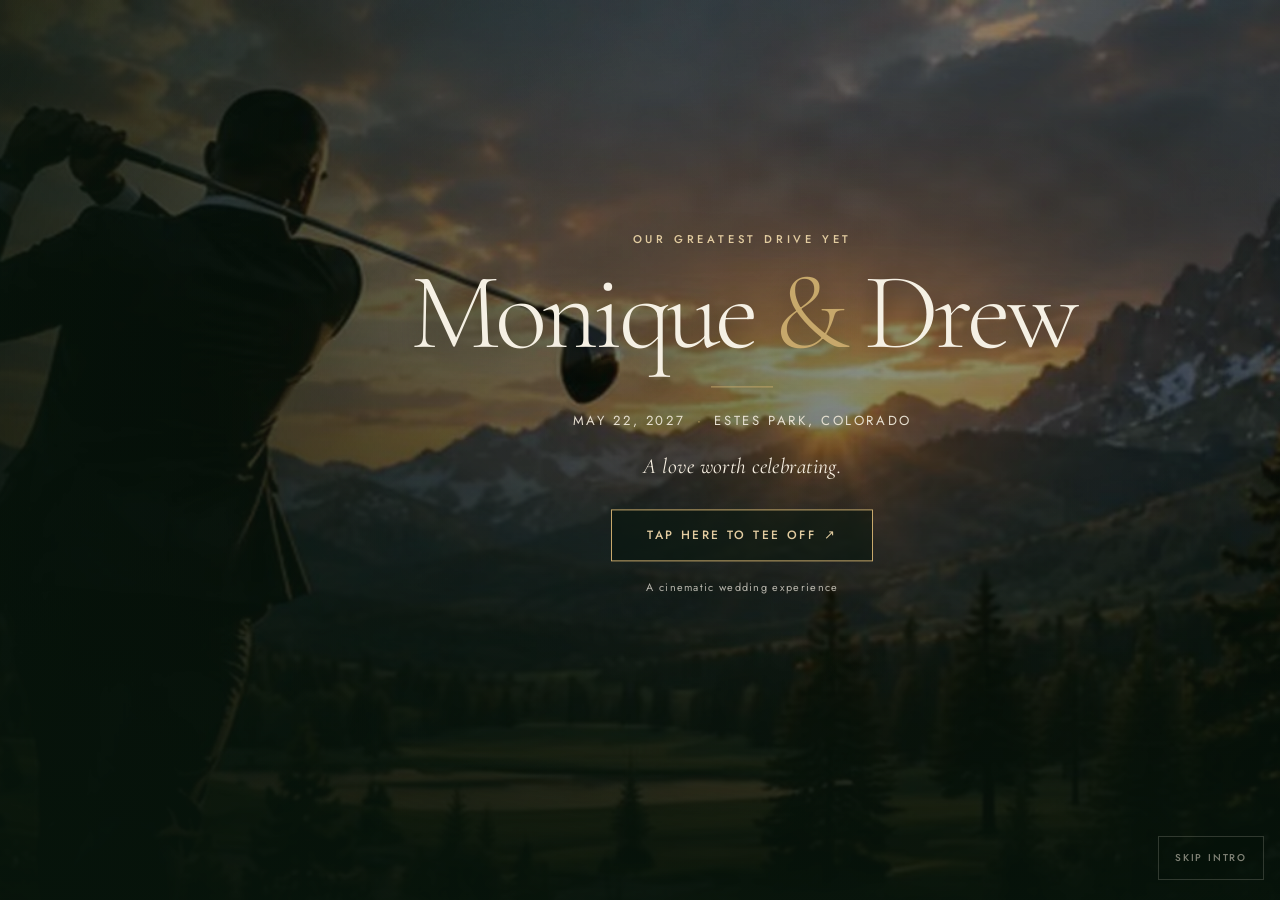
==== commit 7ebbd603: "Swapped names" ====
--- a/index.html
+++ b/index.html
@@ -3,5 +3,5 @@
     .invite { position: relative; min-height: 100vh; min-height: 100svh; }
     .invite .reveal { opacity: 1 !important; transform: none !important; animation: none !important; }
     .invite-frame { opacity: 1 !important; }
-    .guard { display: none !important; } </style> </noscript> <main class=stage id=stage> <section class=hero id=hero aria-label="Drew and Monique wedding intro"> <div class=hero-art id=heroArt> <picture> <source media="(max-width: 767px)" type=image/avif srcset="assets/hero-mobile-1080.avif 1080w, assets/hero-mobile-1440.avif 1440w, assets/hero-mobile-2160.avif 2160w" sizes=100vw> <source media="(max-width: 767px)" type=image/webp srcset="assets/hero-mobile-1080.webp 1080w, assets/hero-mobile-1440.webp 1440w, assets/hero-mobile-2160.webp 2160w" sizes=100vw> <source media="(max-width: 767px)" srcset="assets/hero-mobile-1080.jpg 1080w, assets/hero-mobile-1440.jpg 1440w, assets/hero-mobile-2160.jpg 2160w" sizes=100vw> <source type=image/avif srcset="assets/hero-desktop-1280.avif 1280w, assets/hero-desktop-1920.avif 1920w, assets/hero-desktop-2560.avif 2560w, assets/hero-desktop-3840.avif 3840w" sizes=100vw> <source type=image/webp srcset="assets/hero-desktop-1280.webp 1280w, assets/hero-desktop-1920.webp 1920w, assets/hero-desktop-2560.webp 2560w, assets/hero-desktop-3840.webp 3840w" sizes=100vw> <img src=assets/hero-desktop-1920.jpg srcset="assets/hero-desktop-1280.jpg 1280w, assets/hero-desktop-1920.jpg 1920w, assets/hero-desktop-2560.jpg 2560w, assets/hero-desktop-3840.jpg 3840w" sizes=100vw alt="" aria-hidden=true fetchpriority=high width=3840 height=2160> </picture> </div> <div class=vignette aria-hidden=true></div> <div class="scrim scrim-side" aria-hidden=true></div> <div class="scrim scrim-hero" aria-hidden=true></div> <div class=grain aria-hidden=true></div> <div class=hero-copy> <div class=hero-copy-inner id=heroCopy> <p class=eyebrow>Our greatest drive yet</p> <h1>Drew <span class=amp>&amp;</span> Monique</h1> <div class=rule aria-hidden=true></div> <p class=meta>May 22, 2027 <span class=dot>·</span> Estes Park, Colorado</p> <p class=tagline>A love worth celebrating.</p> <button class=btn id=teeOff type=button>Tap Here to Tee Off <span aria-hidden=true>↗</span></button> <p class=small-note>A cinematic wedding experience</p> </div> </div> <div class=ball id=ball aria-hidden=true><span class=ball-arc><span class=ball-spin><span class=ball-body> <span class="streak s1"></span><span class="streak s2"></span><span class="streak s3"></span> <picture> <source type=image/webp srcset="assets/ball-800.webp 800w, assets/ball-1600.webp 1600w" sizes="(max-width: 767px) 86px, 120px"> <img src=assets/ball-800.png alt="" width=800 height=800 decoding=async fetchpriority=low> </picture> </span></span></span></div> <div class=dust aria-hidden=true></div> <svg class=cracks viewBox="0 0 1000 1000" preserveAspectRatio=none aria-hidden=true> <g class=cracks-desktop><g class=primary stroke=#fff8ea opacity=.94><path class=w3 d="M620 380 L708 414 L814 445 L917 476 L1010 517 L1085 555 L1128 580" style=--d:18ms;--t:147ms /><path class=w2 d="M620 380 L714 531 L781 632 L856 748 L942 844 L1107 977" style=--d:9ms;--t:143ms /><path class=w3 d="M620 380 L616 477 L603 542 L586 616 L573 702 L565 769 L544 847" style=--d:39ms;--t:185ms /><path class=w3 d="M620 380 L520 501 L452 591 L355 708 L297 805 L225 953 L176 1027" style=--d:52ms;--t:157ms /><path class=w3 d="M620 380 L512 382 L423 391 L312 384 L239 391 L120 396" style=--d:26ms;--t:167ms /><path class=w3 d="M620 380 L513 226 L418 31 L333 -189 L255 -372" style=--d:56ms;--t:205ms /><path class=w2 d="M620 380 L604 310 L594 229 L596 141 L583 57 L575 -35 L576 -130" style=--d:33ms;--t:196ms /><path class=w2 d="M620 380 L718 321 L825 274 L1012 186 L1155 122" style=--d:58ms;--t:157ms /></g><g class=secondary stroke=#f3e6c8 opacity=.8><path class=w1 d="M814 445 L917 383 L1003 298" style=--d:43ms;--t:112ms /><path class=w2 d="M917 476 L936 497 L954 518 L976 536" style=--d:28ms;--t:157ms /><path class=w2 d="M1010 517 L1035 622 L1047 729" style=--d:47ms;--t:156ms /><path class=w2 d="M1085 555 L1105 593 L1133 627" style=--d:52ms;--t:140ms /><path class=w2 d="M781 632 L764 728 L743 823" style=--d:44ms;--t:173ms /><path class=w1 d="M856 748 L831 805 L806 862" style=--d:23ms;--t:160ms /><path class=w1 d="M942 844 L940 927 L930 1011" style=--d:26ms;--t:146ms /><path class=w1 d="M603 542 L630 595 L667 641" style=--d:27ms;--t:144ms /><path class=w1 d="M586 616 L599 653 L617 687 L628 725" style=--d:54ms;--t:143ms /><path class=w1 d="M573 702 L551 742 L528 782 L502 820" style=--d:41ms;--t:147ms /><path class=w2 d="M565 769 L619 815 L679 854" style=--d:56ms;--t:174ms /><path class=w2 d="M452 591 L463 672 L491 750 L536 820" style=--d:61ms;--t:147ms /><path class=w2 d="M355 708 L336 785 L314 862 L292 938" style=--d:80ms;--t:184ms /><path class=w1 d="M297 805 L324 883 L332 965 L329 1047" style=--d:78ms;--t:169ms /></g><g class=chips stroke=#fffaf0 opacity=.7><path class=w1 d="M635 412 L639 422" style=--d:36ms;--t:166ms /><path class=w1 d="M667 382 L677 384" style=--d:30ms;--t:109ms /><path class=w1 d="M580 367 L574 364" style=--d:10ms;--t:96ms /><path class=w1 d="M567 411 L558 416" style=--d:27ms;--t:114ms /><path class=w2 d="M591 328 L577 315" style=--d:27ms;--t:167ms /><path class=w2 d="M673 360 L688 359" style=--d:44ms;--t:146ms /><path class=w1 d="M647 422 L654 431" style=--d:37ms;--t:127ms /><path class=w2 d="M598 356 L588 339" style=--d:49ms;--t:144ms /><path class=w2 d="M560 383 L542 384" style=--d:48ms;--t:105ms /><path class=w2 d="M662 359 L668 357" style=--d:33ms;--t:150ms /><path class=w1 d="M565 412 L560 416" style=--d:9ms;--t:111ms /><path class=w1 d="M641 325 L641 317" style=--d:35ms;--t:118ms /><path class=w1 d="M597 376 L585 373" style=--d:36ms;--t:111ms /><path class=w1 d="M593 384 L574 392" style=--d:5ms;--t:158ms /><path class=w1 d="M631 315 L638 299" style=--d:14ms;--t:120ms /><path class=w2 d="M569 387 L561 389" style=--d:15ms;--t:140ms /><path class=w2 d="M579 418 L571 425" style=--d:15ms;--t:120ms /><path class=w1 d="M642 374 L667 375" style=--d:18ms;--t:141ms /><path class=w1 d="M636 422 L641 427" style=--d:23ms;--t:166ms /><path class=w1 d="M611 422 L604 445" style=--d:48ms;--t:123ms /></g></g><g class=cracks-mobile><g class=primary stroke=#fff8ea opacity=.94><path class=w3 d="M520 360 L706 380 L899 370 L1055 365 L1159 372" style=--d:4ms;--t:132ms /><path class=w3 d="M520 360 L635 434 L746 488 L848 526 L978 599 L1185 692" style=--d:53ms;--t:209ms /><path class=w2 d="M520 360 L524 464 L520 539 L508 651 L502 722 L504 819 L494 915" style=--d:53ms;--t:220ms /><path class=w3 d="M520 360 L463 427 L412 491 L367 555 L331 616 L307 674 L270 740" style=--d:5ms;--t:207ms /><path class=w3 d="M520 360 L328 377 L125 387 L-2 381 L-171 344" style=--d:68ms;--t:176ms /><path class=w3 d="M520 360 L460 277 L402 208 L333 135 L289 89 L231 42 L133 -22" style=--d:29ms;--t:149ms /><path class=w2 d="M520 360 L479 204 L440 62 L417 -128 L408 -245 L418 -504" style=--d:22ms;--t:142ms /><path class=w2 d="M520 360 L668 238 L809 152 L914 100 L1006 44 L1173 -41" style=--d:61ms;--t:195ms /></g><g class=secondary stroke=#f3e6c8 opacity=.8><path class=w3 d="M899 370 L928 405 L962 435" style=--d:46ms;--t:141ms /><path class=w2 d="M1055 365 L1103 335 L1155 312 L1205 283" style=--d:66ms;--t:170ms /><path class=w2 d="M746 488 L793 535 L846 574 L892 622" style=--d:25ms;--t:180ms /><path class=w2 d="M848 526 L910 598 L985 656" style=--d:64ms;--t:155ms /><path class=w2 d="M978 599 L1006 696 L1052 786" style=--d:80ms;--t:131ms /><path class=w2 d="M520 539 L607 627 L689 721" style=--d:48ms;--t:111ms /><path class=w3 d="M508 651 L458 705 L406 757 L342 795" style=--d:78ms;--t:113ms /><path class=w2 d="M502 722 L399 785 L297 847" style=--d:18ms;--t:115ms /><path class=w1 d="M504 819 L527 851 L551 881 L569 915" style=--d:80ms;--t:150ms /><path class=w1 d="M412 491 L358 483 L306 466 L252 458" style=--d:80ms;--t:153ms /><path class=w1 d="M367 555 L289 548 L212 535 L134 530" style=--d:80ms;--t:112ms /><path class=w1 d="M331 616 L338 701 L360 784" style=--d:45ms;--t:127ms /><path class=w2 d="M307 674 L219 711 L128 735" style=--d:44ms;--t:138ms /><path class=w1 d="M125 387 L71 433 L29 491" style=--d:47ms;--t:125ms /></g><g class=chips stroke=#fffaf0 opacity=.7><path class=w1 d="M580 356 L592 359" style=--d:5ms;--t:137ms /><path class=w1 d="M505 353 L482 345" style=--d:19ms;--t:127ms /><path class=w3 d="M475 331 L459 311" style=--d:0ms;--t:113ms /><path class=w2 d="M537 339 L541 332" style=--d:16ms;--t:165ms /><path class=w3 d="M477 383 L456 394" style=--d:32ms;--t:119ms /><path class=w1 d="M474 402 L469 410" style=--d:4ms;--t:162ms /><path class=w2 d="M474 378 L454 391" style=--d:4ms;--t:127ms /><path class=w2 d="M553 374 L575 380" style=--d:29ms;--t:115ms /><path class=w1 d="M573 355 L593 355" style=--d:24ms;--t:168ms /><path class=w1 d="M531 330 L533 321" style=--d:38ms;--t:128ms /><path class=w2 d="M561 367 L580 369" style=--d:25ms;--t:169ms /><path class=w1 d="M503 368 L482 379" style=--d:35ms;--t:102ms /><path class=w1 d="M531 327 L533 318" style=--d:12ms;--t:128ms /><path class=w2 d="M551 355 L565 349" style=--d:4ms;--t:157ms /><path class=w2 d="M494 333 L479 319" style=--d:49ms;--t:101ms /><path class=w1 d="M539 308 L546 285" style=--d:26ms;--t:123ms /><path class=w2 d="M549 406 L552 411" style=--d:22ms;--t:150ms /><path class=w2 d="M478 356 L471 353" style=--d:45ms;--t:118ms /><path class=w1 d="M518 425 L515 434" style=--d:9ms;--t:167ms /><path class=w1 d="M541 302 L548 293" style=--d:16ms;--t:169ms /></g></g> </svg> <div class=shard-field id=shardField aria-hidden=true></div> <div class=flash aria-hidden=true></div> <button class=skip id=skip type=button aria-label="Skip the intro animation" aria-disabled=true>Skip intro</button> </section> <section class=invite id=invite aria-labelledby=inviteHeading> <div class=invite-backdrop id=inviteBackdrop> <picture> <source type=image/avif srcset="assets/invite-backdrop-1920.avif 1920w, assets/invite-backdrop-2560.avif 2560w, assets/invite-backdrop-3840.avif 3840w" sizes=100vw> <source type=image/webp srcset="assets/invite-backdrop-1920.webp 1920w, assets/invite-backdrop-2560.webp 2560w, assets/invite-backdrop-3840.webp 3840w" sizes=100vw> <img src=assets/invite-backdrop-1920.jpg srcset="assets/invite-backdrop-1920.jpg 1920w, assets/invite-backdrop-2560.jpg 2560w, assets/invite-backdrop-3840.jpg 3840w" sizes=100vw alt="" aria-hidden=true loading=eager fetchpriority=low decoding=async width=3840 height=2160> </picture> </div> <div class=invite-scrim aria-hidden=true></div> <div class="grain invite-grain" aria-hidden=true></div> <div class=invite-frame aria-hidden=true></div> <div class=invite-content> <p class="eyebrow reveal" style=--d:2150ms>Together is a beautiful place to be</p> <h2 id=inviteHeading class=reveal tabindex=-1 style=--d:2220ms><span class=line>Drew <span class=amp>&amp;</span></span> <span class=line>Monique</span></h2> <div class="rule reveal" aria-hidden=true style=--d:2290ms></div> <p class="meta reveal" style=--d:2360ms>May 22, 2027 <span class=dot>·</span> Estes Park, Colorado</p> <p class="tagline reveal" style=--d:2430ms>A love worth celebrating.</p> <a id=enter class="btn reveal" style=--d:2500ms href=https://31b1a109-5cc3.minted.us target=_self rel=noopener aria-label="Enter our wedding site on Minted" data-cta=enter-minted>Enter Our Wedding <span aria-hidden=true>↗</span></a> <p class=guard id=guard role=alert tabindex=-1 hidden>Our wedding site isn’t linked yet. Add the Minted URL to MINTED_URL.</p> <button class="replay reveal" id=replay type=button style=--d:2570ms>Replay intro</button> </div> </section> <div class=sr-only id=live role=status aria-live=polite></div> </main> <script>(()=>{"use strict";var T;const _="https://31b1a109-5cc3.minted.us",w={desktop:[[[[66.01,31.26],[64.96,42.9],[57.14,44.96],[59.33,33.3]],-.06,.02,19,.89,9,951],[[[67.7,48.25],[64.96,42.9],[66.01,31.26],[67.24,28.88],[71.53,30.87],[73.91,46.02]],.08,.06,9,.94,14,1270],[[[56.12,46.54],[57.14,44.96],[64.96,42.9],[67.7,48.25],[64.64,59.84],[55.8,49.26]],.03,.13,28,.88,12,955],[[[55.6,24.17],[59.33,33.3],[57.14,44.96],[56.12,46.54],[47.17,28.51],[49.8,22.3]],-.1,-.13,-4,.8,14,1028],[[[67.24,28.88],[66.01,31.26],[59.33,33.3],[55.6,24.17],[64.7,16.41]],-.05,-.14,-29,.99,10,1369],[[[77.75,49.94],[73.91,46.02],[71.53,30.87],[79.13,22.85],[83.86,45.22]],.21,-.07,-3,.84,13,983],[[[65.49,65.43],[64.64,59.84],[67.7,48.25],[73.91,46.02],[77.75,49.94],[75.46,65.9]],.06,.21,11,.91,19,1175],[[[49.83,59.41],[55.8,49.26],[64.64,59.84],[65.49,65.43],[59.44,80.37]],.03,.23,-58,1.03,23,1218],[[[47.17,28.51],[56.12,46.54],[55.8,49.26],[49.83,59.41],[43.94,59.22],[42.47,32.45]],-.1,.03,-2,.87,18,1014],[[[65.7,8.68],[64.7,16.41],[55.6,24.17],[49.8,22.3],[49.71,17.2],[54.12,8.21],[62.27,.08]],-.1,-.24,-59,.82,23,1182],[[[79.15,22.73],[79.13,22.85],[71.53,30.87],[67.24,28.88],[64.7,16.41],[65.7,8.68],[73.28,8.81]],.17,-.22,27,1.04,19,1276],[[[96.13,25.33],[92.94,37.24],[87.68,46.41],[83.86,45.22],[79.13,22.85],[79.15,22.73],[86.26,16.5]],.33,-.14,2,.94,33,1285],[[[80.41,79.09],[75.46,65.9],[77.75,49.94],[83.86,45.22],[87.68,46.41],[92.18,64.91],[82.29,80.25]],.11,.2,54,1.02,33,1012],[[[59.36,84.45],[59.44,80.37],[65.49,65.43],[75.46,65.9],[80.41,79.09],[71.27,87.65],[63.01,93],[60.35,87.44]],.11,.64,18,1.08,44,1147],[[[38.89,65.94],[43.94,59.22],[49.83,59.41],[59.44,80.37],[59.36,84.45],[43.45,86.69]],-.17,.32,-5,.97,42,1287],[[[42.47,32.45],[43.94,59.22],[38.89,65.94],[27.65,63.85],[31.76,27.22]],-.38,.2,-37,1.07,31,1078],[[[36.57,0],[40.16,0],[42.12,1.61],[49.71,17.2],[49.8,22.3],[47.17,28.51],[42.47,32.45],[31.76,27.22],[31.64,26.95]],-.21,-.26,-31,.87,25,1233],[[[50.89,0],[62.27,0],[62.27,.08],[54.12,8.21]],-.11,-.27,-29,.9,32,1131],[[[62.27,0],[77.21,0],[73.28,8.81],[65.7,8.68],[62.27,.08]],.09,-.43,57,1.05,36,1360],[[[77.21,0],[85.81,0],[86.26,16.5],[79.15,22.73],[73.28,8.81]],.31,-.35,32,.81,29,1018],[[[100,22.24],[100,47.93],[92.94,37.24],[96.13,25.33]],.5,.01,-24,.99,36,1365],[[[100,67.91],[100,89.64],[83.19,83.71],[82.29,80.25],[92.18,64.91]],.38,.39,-8,.87,39,1156],[[[76.59,100],[63.49,100],[63.01,93],[71.27,87.65]],.15,.82,23,1.04,48,1004],[[[63.49,100],[51.12,100],[60.35,87.44],[63.01,93]],-.07,.63,21,.8,43,1225],[[[40,100],[22.42,100],[19.84,70.68],[27.65,63.85],[38.89,65.94],[43.45,86.69]],-.38,.54,-14,.95,42,1257],[[[31.64,26.95],[31.76,27.22],[27.65,63.85],[19.84,70.68],[15.93,67.08],[10.83,31],[17.26,21.95],[20.23,22.26]],-.38,.04,-42,.96,39,1080],[[[27.41,0],[36.57,0],[31.64,26.95],[20.23,22.26]],-.37,-.3,-14,1.09,41,1355],[[[40.16,0],[44.8,0],[42.12,1.61]],-.16,-.37,19,.81,41,1079],[[[87.02,0],[100,0],[100,7.63]],.45,-.53,8,.97,48,1368],[[[0,0],[15.53,0],[17.26,21.95],[10.83,31],[0,26.93]],-.78,-.29,-18,1.09,47,1182],[[[85.81,0],[87.02,0],[100,7.63],[100,22.24],[96.13,25.33],[86.26,16.5]],.33,-.3,39,1.03,36,1353],[[[22.42,100],[0,100],[0,73.07],[15.93,67.08],[19.84,70.68]],-.51,.39,8,1.05,54,969],[[[100,89.64],[100,100],[84.47,100],[83.19,83.71]],.26,.57,1,.98,55,1062],[[[44.8,0],[50.89,0],[54.12,8.21],[49.71,17.2],[42.12,1.61]],-.18,-.32,-51,1.05,27,1284],[[[51.12,100],[40,100],[43.45,86.69],[59.36,84.45],[60.35,87.44]],-.09,.61,-36,.92,52,1015],[[[10.83,31],[15.93,67.08],[0,73.07],[0,26.93]],-.52,.17,8,.84,50,1076],[[[100,47.93],[100,67.91],[92.18,64.91],[87.68,46.41],[92.94,37.24]],.53,.18,53,.88,36,1073],[[[15.53,0],[27.41,0],[20.23,22.26],[17.26,21.95]],-.57,-.42,20,.84,42,1190],[[[84.47,100],[76.59,100],[71.27,87.65],[80.41,79.09],[82.29,80.25],[83.19,83.71]],.28,.65,12,.82,44,1204]],mobile:[[[[59.9,28.3],[56.5,41.7],[41,36.5],[58.2,28.1]],-.05,.02,14,.96,7,951],[[[58.6,44.1],[56.5,41.7],[59.9,28.3],[66.4,27.8],[81,43],[77,46.2],[73.8,47.4]],.2,-.02,46,.79,14,1323],[[[33.4,37],[41,36.5],[56.5,41.7],[58.6,44.1],[42.9,48.6],[31.3,37.9]],-.11,.02,0,.78,16,1065],[[[58.2,28.1],[41,36.5],[33.4,37],[37.4,18.5],[37.6,18.5]],-.08,-.07,-35,1.08,17,1328],[[[100,21.6],[100,25.8],[86.3,41.5],[81,43],[66.4,27.8],[79,20.6],[88.1,19.9]],.26,-.12,-2,1.05,37,1059],[[[39,55.1],[42.9,48.6],[58.6,44.1],[73.8,47.4],[65.8,64.1]],.12,.21,-5,1.03,20,1066],[[[18.4,39.1],[31.3,37.9],[42.9,48.6],[39,55.1],[20.5,57.9],[16.4,45.7]],-.19,.19,3,.97,26,955],[[[37.4,18.5],[33.4,37],[31.3,37.9],[18.4,39.1],[11.6,35.4],[18.4,18.3],[27.7,15.8]],-.39,-.07,7,.96,26,1208],[[[79,20.6],[66.4,27.8],[59.9,28.3],[58.2,28.1],[37.6,18.5],[60.7,10.6]],.04,-.17,11,.98,25,1334],[[[100,25.8],[100,43.7],[86.3,41.5]],.5,-.06,20,1,35,1090],[[[100,56.6],[100,73.8],[71.4,74.8],[65.8,64.1],[73.8,47.4],[77,46.2]],.33,.25,50,1.1,38,1047],[[[20.5,57.9],[39,55.1],[65.8,64.1],[71.4,74.8],[65,78.6],[33.8,81.7],[4.5,71]],-.15,.56,-21,1.05,27,1290],[[[0,47.2],[0,35.1],[11.6,35.4],[18.4,39.1],[16.4,45.7]],-.6,.13,-19,.97,45,1297],[[[18.4,18.3],[11.6,35.4],[0,35.1],[0,16.7]],-.68,-.19,-35,1.06,44,1322],[[[26.5,0],[31,0],[61.2,8.9],[60.7,10.6],[37.6,18.5],[37.4,18.5],[27.7,15.8]],-.16,-.43,-58,.78,30,1062],[[[68.3,0],[81.2,0],[88.1,19.9],[79,20.6],[60.7,10.6],[61.2,8.9]],.31,-.39,-12,.89,29,1022],[[[0,0],[26.5,0],[27.7,15.8],[18.4,18.3],[0,16.7]],-.29,-.2,-49,.9,46,1108],[[[81.2,0],[100,0],[100,21.6],[88.1,19.9]],.56,-.32,48,1.06,39,983],[[[26.9,100],[0,100],[0,71.2],[4.5,71],[33.8,81.7]],-.54,.77,-25,.81,53,976],[[[100,73.8],[100,100],[73.1,100],[65,78.6],[71.4,74.8]],.23,.33,5,1.03,55,1374],[[[31,0],[68.3,0],[61.2,8.9]],.07,-.38,-2,1,35,1171],[[[73.1,100],[26.9,100],[33.8,81.7],[65,78.6]],-.04,.66,-56,.82,47,1019],[[[0,71.2],[0,47.2],[16.4,45.7],[20.5,57.9],[4.5,71]],-.4,.12,11,.92,38,1081],[[[100,43.7],[100,56.6],[77,46.2],[81,43],[86.3,41.5]],.57,.08,57,1.05,35,1009]]},s=document.getElementById("stage"),v=document.getElementById("hero"),p=document.getElementById("invite"),E=document.getElementById("inviteHeading"),b=document.getElementById("teeOff"),u=document.getElementById("skip"),D=document.getElementById("replay"),I=document.getElementById("enter"),L=document.getElementById("guard"),m=document.getElementById("shardField"),h=document.getElementById("live"),d=window.matchMedia("(prefers-reduced-motion: reduce)"),R=window.matchMedia("(min-width: 768px)"),y=[];let r=!1,o=!1,k=!1,A=0;const a=(e,t)=>{const l=window.setTimeout(e,t);return y.push(l),l},S=()=>{for(;y.length;)window.clearTimeout(y.pop());window.clearTimeout(A)},C=e=>{h.textContent="",window.setTimeout(()=>{h.textContent=e},30)},B=()=>{try{return window.sessionStorage.getItem("dm_intro_seen")==="1"}catch{return!1}},q=()=>{try{window.sessionStorage.setItem("dm_intro_seen","1")}catch{}},H=()=>{try{window.sessionStorage.removeItem("dm_intro_seen")}catch{}},c=(e,t)=>{t?(e.setAttribute("aria-hidden","true"),e.inert=!0):(e.removeAttribute("aria-hidden"),e.inert=!1)},M=()=>{if(k)return;k=!0;const e=document.createElement("link");e.rel="preconnect",e.href="https://31b1a109-5cc3.minted.us";const t=document.createElement("link");t.rel="dns-prefetch",t.href="//31b1a109-5cc3.minted.us",document.head.append(e,t)};function F(){const e=R.matches?w.desktop:w.mobile,t=document.createDocumentFragment();m.textContent="",e.forEach(l=>{const[g,z,G,J,K,Q,V]=l,n=document.createElement("div");n.className="shard",n.setAttribute("aria-hidden","true");const x=[];for(let f=0;f<g.length;f++)x.push(g[f][0]+"% "+g[f][1]+"%");n.style.clipPath="polygon("+x.join(",")+")",n.style.setProperty("--dx",z),n.style.setProperty("--dy",G),n.style.setProperty("--rot",J+"deg"),n.style.setProperty("--scale",K),n.style.setProperty("--delay",Q+"ms"),n.style.setProperty("--dur",V+"ms"),t.appendChild(n)}),m.appendChild(t)}function O(){r||(r=!0,o=!1,u.setAttribute("aria-disabled","true"),s.classList.remove("is-revealed","is-done","is-instant"),s.classList.add("is-playing"),F(),C("Playing the intro"),a(()=>{o=!0,u.setAttribute("aria-disabled","false")},300),a(()=>s.classList.add("is-impact"),1250),a(()=>s.classList.add("is-shatter"),1450),a(()=>i(!1,!1),2900))}function i(e,t){S(),r=!1,o=!1,t&&(s.classList.remove("is-playing","is-impact","is-shatter"),s.classList.add("is-instant")),e&&s.classList.add("is-skipping"),s.classList.add("is-revealed"),c(v,!0),c(p,!1),q(),M(),t||C("Invitation revealed"),t||a(()=>E.focus({preventScroll:!0}),e?420:30),A=window.setTimeout(()=>{s.classList.add("is-done"),m.textContent=""},t?0:e?420:80)}function N(){!r||!o||i(!0,!1)}function j(){S(),r=!1,o=!1,s.classList.remove("is-playing","is-impact","is-shatter","is-skipping","is-revealed","is-done","is-instant"),m.textContent="",u.setAttribute("aria-disabled","true"),c(v,!1),c(p,!0),h.textContent="",window.scrollTo(0,0),b.focus({preventScroll:!0})}function U(){H(),j(),d.matches&&(i(!0,!0),E.focus({preventScroll:!0}))}b.addEventListener("click",O),u.addEventListener("click",N),D.addEventListener("click",U),I.addEventListener("click",e=>{if(_.indexOf("REPLACE-ME")!==-1){e.preventDefault(),L.hidden=!1,I.setAttribute("aria-describedby","guard"),L.focus({preventScroll:!0});return}if(e.button!==0||e.metaKey||e.ctrlKey||e.shiftKey||e.altKey||I.dataset.leaving)return;I.dataset.leaving="1",e.preventDefault(),document.documentElement.classList.add("is-leaving"),window.setTimeout(()=>window.location.assign(_),d.matches?40:440)}),window.addEventListener("pageshow",()=>{delete I.dataset.leaving,document.documentElement.classList.remove("is-leaving")}),window.addEventListener("pageshow",e=>{(e.persisted||B())&&i(!0,!0)}),c(p,!0),document.querySelectorAll(".cracks path").forEach(e=>e.setAttribute("pathLength","1"));const P=()=>{document.querySelectorAll(".ball img, .invite-backdrop img").forEach(e=>{e.decode&&e.decode().catch(()=>{})})};"requestIdleCallback"in window?requestIdleCallback(P,{timeout:1200}):setTimeout(P,300),B()?i(!0,!0):d.matches&&(s.classList.add("is-reduced-intro"),i(!0,!0)),(T=d.addEventListener)==null||T.call(d,"change",e=>{e.matches&&r&&i(!0,!0)})})();
+    .guard { display: none !important; } </style> </noscript> <main class=stage id=stage> <section class=hero id=hero aria-label="Drew and Monique wedding intro"> <div class=hero-art id=heroArt> <picture> <source media="(max-width: 767px)" type=image/avif srcset="assets/hero-mobile-1080.avif 1080w, assets/hero-mobile-1440.avif 1440w, assets/hero-mobile-2160.avif 2160w" sizes=100vw> <source media="(max-width: 767px)" type=image/webp srcset="assets/hero-mobile-1080.webp 1080w, assets/hero-mobile-1440.webp 1440w, assets/hero-mobile-2160.webp 2160w" sizes=100vw> <source media="(max-width: 767px)" srcset="assets/hero-mobile-1080.jpg 1080w, assets/hero-mobile-1440.jpg 1440w, assets/hero-mobile-2160.jpg 2160w" sizes=100vw> <source type=image/avif srcset="assets/hero-desktop-1280.avif 1280w, assets/hero-desktop-1920.avif 1920w, assets/hero-desktop-2560.avif 2560w, assets/hero-desktop-3840.avif 3840w" sizes=100vw> <source type=image/webp srcset="assets/hero-desktop-1280.webp 1280w, assets/hero-desktop-1920.webp 1920w, assets/hero-desktop-2560.webp 2560w, assets/hero-desktop-3840.webp 3840w" sizes=100vw> <img src=assets/hero-desktop-1920.jpg srcset="assets/hero-desktop-1280.jpg 1280w, assets/hero-desktop-1920.jpg 1920w, assets/hero-desktop-2560.jpg 2560w, assets/hero-desktop-3840.jpg 3840w" sizes=100vw alt="" aria-hidden=true fetchpriority=high width=3840 height=2160> </picture> </div> <div class=vignette aria-hidden=true></div> <div class="scrim scrim-side" aria-hidden=true></div> <div class="scrim scrim-hero" aria-hidden=true></div> <div class=grain aria-hidden=true></div> <div class=hero-copy> <div class=hero-copy-inner id=heroCopy> <p class=eyebrow>Our greatest drive yet</p> <h1>Monique <span class=amp>&amp;</span> Drew</h1> <div class=rule aria-hidden=true></div> <p class=meta>May 22, 2027 <span class=dot>·</span> Estes Park, Colorado</p> <p class=tagline>A love worth celebrating.</p> <button class=btn id=teeOff type=button>Tap Here to Tee Off <span aria-hidden=true>↗</span></button> <p class=small-note>A cinematic wedding experience</p> </div> </div> <div class=ball id=ball aria-hidden=true><span class=ball-arc><span class=ball-spin><span class=ball-body> <span class="streak s1"></span><span class="streak s2"></span><span class="streak s3"></span> <picture> <source type=image/webp srcset="assets/ball-800.webp 800w, assets/ball-1600.webp 1600w" sizes="(max-width: 767px) 86px, 120px"> <img src=assets/ball-800.png alt="" width=800 height=800 decoding=async fetchpriority=low> </picture> </span></span></span></div> <div class=dust aria-hidden=true></div> <svg class=cracks viewBox="0 0 1000 1000" preserveAspectRatio=none aria-hidden=true> <g class=cracks-desktop><g class=primary stroke=#fff8ea opacity=.94><path class=w3 d="M620 380 L708 414 L814 445 L917 476 L1010 517 L1085 555 L1128 580" style=--d:18ms;--t:147ms /><path class=w2 d="M620 380 L714 531 L781 632 L856 748 L942 844 L1107 977" style=--d:9ms;--t:143ms /><path class=w3 d="M620 380 L616 477 L603 542 L586 616 L573 702 L565 769 L544 847" style=--d:39ms;--t:185ms /><path class=w3 d="M620 380 L520 501 L452 591 L355 708 L297 805 L225 953 L176 1027" style=--d:52ms;--t:157ms /><path class=w3 d="M620 380 L512 382 L423 391 L312 384 L239 391 L120 396" style=--d:26ms;--t:167ms /><path class=w3 d="M620 380 L513 226 L418 31 L333 -189 L255 -372" style=--d:56ms;--t:205ms /><path class=w2 d="M620 380 L604 310 L594 229 L596 141 L583 57 L575 -35 L576 -130" style=--d:33ms;--t:196ms /><path class=w2 d="M620 380 L718 321 L825 274 L1012 186 L1155 122" style=--d:58ms;--t:157ms /></g><g class=secondary stroke=#f3e6c8 opacity=.8><path class=w1 d="M814 445 L917 383 L1003 298" style=--d:43ms;--t:112ms /><path class=w2 d="M917 476 L936 497 L954 518 L976 536" style=--d:28ms;--t:157ms /><path class=w2 d="M1010 517 L1035 622 L1047 729" style=--d:47ms;--t:156ms /><path class=w2 d="M1085 555 L1105 593 L1133 627" style=--d:52ms;--t:140ms /><path class=w2 d="M781 632 L764 728 L743 823" style=--d:44ms;--t:173ms /><path class=w1 d="M856 748 L831 805 L806 862" style=--d:23ms;--t:160ms /><path class=w1 d="M942 844 L940 927 L930 1011" style=--d:26ms;--t:146ms /><path class=w1 d="M603 542 L630 595 L667 641" style=--d:27ms;--t:144ms /><path class=w1 d="M586 616 L599 653 L617 687 L628 725" style=--d:54ms;--t:143ms /><path class=w1 d="M573 702 L551 742 L528 782 L502 820" style=--d:41ms;--t:147ms /><path class=w2 d="M565 769 L619 815 L679 854" style=--d:56ms;--t:174ms /><path class=w2 d="M452 591 L463 672 L491 750 L536 820" style=--d:61ms;--t:147ms /><path class=w2 d="M355 708 L336 785 L314 862 L292 938" style=--d:80ms;--t:184ms /><path class=w1 d="M297 805 L324 883 L332 965 L329 1047" style=--d:78ms;--t:169ms /></g><g class=chips stroke=#fffaf0 opacity=.7><path class=w1 d="M635 412 L639 422" style=--d:36ms;--t:166ms /><path class=w1 d="M667 382 L677 384" style=--d:30ms;--t:109ms /><path class=w1 d="M580 367 L574 364" style=--d:10ms;--t:96ms /><path class=w1 d="M567 411 L558 416" style=--d:27ms;--t:114ms /><path class=w2 d="M591 328 L577 315" style=--d:27ms;--t:167ms /><path class=w2 d="M673 360 L688 359" style=--d:44ms;--t:146ms /><path class=w1 d="M647 422 L654 431" style=--d:37ms;--t:127ms /><path class=w2 d="M598 356 L588 339" style=--d:49ms;--t:144ms /><path class=w2 d="M560 383 L542 384" style=--d:48ms;--t:105ms /><path class=w2 d="M662 359 L668 357" style=--d:33ms;--t:150ms /><path class=w1 d="M565 412 L560 416" style=--d:9ms;--t:111ms /><path class=w1 d="M641 325 L641 317" style=--d:35ms;--t:118ms /><path class=w1 d="M597 376 L585 373" style=--d:36ms;--t:111ms /><path class=w1 d="M593 384 L574 392" style=--d:5ms;--t:158ms /><path class=w1 d="M631 315 L638 299" style=--d:14ms;--t:120ms /><path class=w2 d="M569 387 L561 389" style=--d:15ms;--t:140ms /><path class=w2 d="M579 418 L571 425" style=--d:15ms;--t:120ms /><path class=w1 d="M642 374 L667 375" style=--d:18ms;--t:141ms /><path class=w1 d="M636 422 L641 427" style=--d:23ms;--t:166ms /><path class=w1 d="M611 422 L604 445" style=--d:48ms;--t:123ms /></g></g><g class=cracks-mobile><g class=primary stroke=#fff8ea opacity=.94><path class=w3 d="M520 360 L706 380 L899 370 L1055 365 L1159 372" style=--d:4ms;--t:132ms /><path class=w3 d="M520 360 L635 434 L746 488 L848 526 L978 599 L1185 692" style=--d:53ms;--t:209ms /><path class=w2 d="M520 360 L524 464 L520 539 L508 651 L502 722 L504 819 L494 915" style=--d:53ms;--t:220ms /><path class=w3 d="M520 360 L463 427 L412 491 L367 555 L331 616 L307 674 L270 740" style=--d:5ms;--t:207ms /><path class=w3 d="M520 360 L328 377 L125 387 L-2 381 L-171 344" style=--d:68ms;--t:176ms /><path class=w3 d="M520 360 L460 277 L402 208 L333 135 L289 89 L231 42 L133 -22" style=--d:29ms;--t:149ms /><path class=w2 d="M520 360 L479 204 L440 62 L417 -128 L408 -245 L418 -504" style=--d:22ms;--t:142ms /><path class=w2 d="M520 360 L668 238 L809 152 L914 100 L1006 44 L1173 -41" style=--d:61ms;--t:195ms /></g><g class=secondary stroke=#f3e6c8 opacity=.8><path class=w3 d="M899 370 L928 405 L962 435" style=--d:46ms;--t:141ms /><path class=w2 d="M1055 365 L1103 335 L1155 312 L1205 283" style=--d:66ms;--t:170ms /><path class=w2 d="M746 488 L793 535 L846 574 L892 622" style=--d:25ms;--t:180ms /><path class=w2 d="M848 526 L910 598 L985 656" style=--d:64ms;--t:155ms /><path class=w2 d="M978 599 L1006 696 L1052 786" style=--d:80ms;--t:131ms /><path class=w2 d="M520 539 L607 627 L689 721" style=--d:48ms;--t:111ms /><path class=w3 d="M508 651 L458 705 L406 757 L342 795" style=--d:78ms;--t:113ms /><path class=w2 d="M502 722 L399 785 L297 847" style=--d:18ms;--t:115ms /><path class=w1 d="M504 819 L527 851 L551 881 L569 915" style=--d:80ms;--t:150ms /><path class=w1 d="M412 491 L358 483 L306 466 L252 458" style=--d:80ms;--t:153ms /><path class=w1 d="M367 555 L289 548 L212 535 L134 530" style=--d:80ms;--t:112ms /><path class=w1 d="M331 616 L338 701 L360 784" style=--d:45ms;--t:127ms /><path class=w2 d="M307 674 L219 711 L128 735" style=--d:44ms;--t:138ms /><path class=w1 d="M125 387 L71 433 L29 491" style=--d:47ms;--t:125ms /></g><g class=chips stroke=#fffaf0 opacity=.7><path class=w1 d="M580 356 L592 359" style=--d:5ms;--t:137ms /><path class=w1 d="M505 353 L482 345" style=--d:19ms;--t:127ms /><path class=w3 d="M475 331 L459 311" style=--d:0ms;--t:113ms /><path class=w2 d="M537 339 L541 332" style=--d:16ms;--t:165ms /><path class=w3 d="M477 383 L456 394" style=--d:32ms;--t:119ms /><path class=w1 d="M474 402 L469 410" style=--d:4ms;--t:162ms /><path class=w2 d="M474 378 L454 391" style=--d:4ms;--t:127ms /><path class=w2 d="M553 374 L575 380" style=--d:29ms;--t:115ms /><path class=w1 d="M573 355 L593 355" style=--d:24ms;--t:168ms /><path class=w1 d="M531 330 L533 321" style=--d:38ms;--t:128ms /><path class=w2 d="M561 367 L580 369" style=--d:25ms;--t:169ms /><path class=w1 d="M503 368 L482 379" style=--d:35ms;--t:102ms /><path class=w1 d="M531 327 L533 318" style=--d:12ms;--t:128ms /><path class=w2 d="M551 355 L565 349" style=--d:4ms;--t:157ms /><path class=w2 d="M494 333 L479 319" style=--d:49ms;--t:101ms /><path class=w1 d="M539 308 L546 285" style=--d:26ms;--t:123ms /><path class=w2 d="M549 406 L552 411" style=--d:22ms;--t:150ms /><path class=w2 d="M478 356 L471 353" style=--d:45ms;--t:118ms /><path class=w1 d="M518 425 L515 434" style=--d:9ms;--t:167ms /><path class=w1 d="M541 302 L548 293" style=--d:16ms;--t:169ms /></g></g> </svg> <div class=shard-field id=shardField aria-hidden=true></div> <div class=flash aria-hidden=true></div> <button class=skip id=skip type=button aria-label="Skip the intro animation" aria-disabled=true>Skip intro</button> </section> <section class=invite id=invite aria-labelledby=inviteHeading> <div class=invite-backdrop id=inviteBackdrop> <picture> <source type=image/avif srcset="assets/invite-backdrop-1920.avif 1920w, assets/invite-backdrop-2560.avif 2560w, assets/invite-backdrop-3840.avif 3840w" sizes=100vw> <source type=image/webp srcset="assets/invite-backdrop-1920.webp 1920w, assets/invite-backdrop-2560.webp 2560w, assets/invite-backdrop-3840.webp 3840w" sizes=100vw> <img src=assets/invite-backdrop-1920.jpg srcset="assets/invite-backdrop-1920.jpg 1920w, assets/invite-backdrop-2560.jpg 2560w, assets/invite-backdrop-3840.jpg 3840w" sizes=100vw alt="" aria-hidden=true loading=eager fetchpriority=low decoding=async width=3840 height=2160> </picture> </div> <div class=invite-scrim aria-hidden=true></div> <div class="grain invite-grain" aria-hidden=true></div> <div class=invite-frame aria-hidden=true></div> <div class=invite-content> <p class="eyebrow reveal" style=--d:2150ms>Together is a beautiful place to be</p> <h2 id=inviteHeading class=reveal tabindex=-1 style=--d:2220ms><span class=line>Monique <span class=amp>&amp;</span></span> <span class=line>Drew</span></h2> <div class="rule reveal" aria-hidden=true style=--d:2290ms></div> <p class="meta reveal" style=--d:2360ms>May 22, 2027 <span class=dot>·</span> Estes Park, Colorado</p> <p class="tagline reveal" style=--d:2430ms>A love worth celebrating.</p> <a id=enter class="btn reveal" style=--d:2500ms href=https://31b1a109-5cc3.minted.us target=_self rel=noopener aria-label="Enter our wedding site on Minted" data-cta=enter-minted>Enter Our Wedding <span aria-hidden=true>↗</span></a> <p class=guard id=guard role=alert tabindex=-1 hidden>Our wedding site isn’t linked yet. Add the Minted URL to MINTED_URL.</p> <button class="replay reveal" id=replay type=button style=--d:2570ms>Replay intro</button> </div> </section> <div class=sr-only id=live role=status aria-live=polite></div> </main> <script>(()=>{"use strict";var T;const _="https://31b1a109-5cc3.minted.us",w={desktop:[[[[66.01,31.26],[64.96,42.9],[57.14,44.96],[59.33,33.3]],-.06,.02,19,.89,9,951],[[[67.7,48.25],[64.96,42.9],[66.01,31.26],[67.24,28.88],[71.53,30.87],[73.91,46.02]],.08,.06,9,.94,14,1270],[[[56.12,46.54],[57.14,44.96],[64.96,42.9],[67.7,48.25],[64.64,59.84],[55.8,49.26]],.03,.13,28,.88,12,955],[[[55.6,24.17],[59.33,33.3],[57.14,44.96],[56.12,46.54],[47.17,28.51],[49.8,22.3]],-.1,-.13,-4,.8,14,1028],[[[67.24,28.88],[66.01,31.26],[59.33,33.3],[55.6,24.17],[64.7,16.41]],-.05,-.14,-29,.99,10,1369],[[[77.75,49.94],[73.91,46.02],[71.53,30.87],[79.13,22.85],[83.86,45.22]],.21,-.07,-3,.84,13,983],[[[65.49,65.43],[64.64,59.84],[67.7,48.25],[73.91,46.02],[77.75,49.94],[75.46,65.9]],.06,.21,11,.91,19,1175],[[[49.83,59.41],[55.8,49.26],[64.64,59.84],[65.49,65.43],[59.44,80.37]],.03,.23,-58,1.03,23,1218],[[[47.17,28.51],[56.12,46.54],[55.8,49.26],[49.83,59.41],[43.94,59.22],[42.47,32.45]],-.1,.03,-2,.87,18,1014],[[[65.7,8.68],[64.7,16.41],[55.6,24.17],[49.8,22.3],[49.71,17.2],[54.12,8.21],[62.27,.08]],-.1,-.24,-59,.82,23,1182],[[[79.15,22.73],[79.13,22.85],[71.53,30.87],[67.24,28.88],[64.7,16.41],[65.7,8.68],[73.28,8.81]],.17,-.22,27,1.04,19,1276],[[[96.13,25.33],[92.94,37.24],[87.68,46.41],[83.86,45.22],[79.13,22.85],[79.15,22.73],[86.26,16.5]],.33,-.14,2,.94,33,1285],[[[80.41,79.09],[75.46,65.9],[77.75,49.94],[83.86,45.22],[87.68,46.41],[92.18,64.91],[82.29,80.25]],.11,.2,54,1.02,33,1012],[[[59.36,84.45],[59.44,80.37],[65.49,65.43],[75.46,65.9],[80.41,79.09],[71.27,87.65],[63.01,93],[60.35,87.44]],.11,.64,18,1.08,44,1147],[[[38.89,65.94],[43.94,59.22],[49.83,59.41],[59.44,80.37],[59.36,84.45],[43.45,86.69]],-.17,.32,-5,.97,42,1287],[[[42.47,32.45],[43.94,59.22],[38.89,65.94],[27.65,63.85],[31.76,27.22]],-.38,.2,-37,1.07,31,1078],[[[36.57,0],[40.16,0],[42.12,1.61],[49.71,17.2],[49.8,22.3],[47.17,28.51],[42.47,32.45],[31.76,27.22],[31.64,26.95]],-.21,-.26,-31,.87,25,1233],[[[50.89,0],[62.27,0],[62.27,.08],[54.12,8.21]],-.11,-.27,-29,.9,32,1131],[[[62.27,0],[77.21,0],[73.28,8.81],[65.7,8.68],[62.27,.08]],.09,-.43,57,1.05,36,1360],[[[77.21,0],[85.81,0],[86.26,16.5],[79.15,22.73],[73.28,8.81]],.31,-.35,32,.81,29,1018],[[[100,22.24],[100,47.93],[92.94,37.24],[96.13,25.33]],.5,.01,-24,.99,36,1365],[[[100,67.91],[100,89.64],[83.19,83.71],[82.29,80.25],[92.18,64.91]],.38,.39,-8,.87,39,1156],[[[76.59,100],[63.49,100],[63.01,93],[71.27,87.65]],.15,.82,23,1.04,48,1004],[[[63.49,100],[51.12,100],[60.35,87.44],[63.01,93]],-.07,.63,21,.8,43,1225],[[[40,100],[22.42,100],[19.84,70.68],[27.65,63.85],[38.89,65.94],[43.45,86.69]],-.38,.54,-14,.95,42,1257],[[[31.64,26.95],[31.76,27.22],[27.65,63.85],[19.84,70.68],[15.93,67.08],[10.83,31],[17.26,21.95],[20.23,22.26]],-.38,.04,-42,.96,39,1080],[[[27.41,0],[36.57,0],[31.64,26.95],[20.23,22.26]],-.37,-.3,-14,1.09,41,1355],[[[40.16,0],[44.8,0],[42.12,1.61]],-.16,-.37,19,.81,41,1079],[[[87.02,0],[100,0],[100,7.63]],.45,-.53,8,.97,48,1368],[[[0,0],[15.53,0],[17.26,21.95],[10.83,31],[0,26.93]],-.78,-.29,-18,1.09,47,1182],[[[85.81,0],[87.02,0],[100,7.63],[100,22.24],[96.13,25.33],[86.26,16.5]],.33,-.3,39,1.03,36,1353],[[[22.42,100],[0,100],[0,73.07],[15.93,67.08],[19.84,70.68]],-.51,.39,8,1.05,54,969],[[[100,89.64],[100,100],[84.47,100],[83.19,83.71]],.26,.57,1,.98,55,1062],[[[44.8,0],[50.89,0],[54.12,8.21],[49.71,17.2],[42.12,1.61]],-.18,-.32,-51,1.05,27,1284],[[[51.12,100],[40,100],[43.45,86.69],[59.36,84.45],[60.35,87.44]],-.09,.61,-36,.92,52,1015],[[[10.83,31],[15.93,67.08],[0,73.07],[0,26.93]],-.52,.17,8,.84,50,1076],[[[100,47.93],[100,67.91],[92.18,64.91],[87.68,46.41],[92.94,37.24]],.53,.18,53,.88,36,1073],[[[15.53,0],[27.41,0],[20.23,22.26],[17.26,21.95]],-.57,-.42,20,.84,42,1190],[[[84.47,100],[76.59,100],[71.27,87.65],[80.41,79.09],[82.29,80.25],[83.19,83.71]],.28,.65,12,.82,44,1204]],mobile:[[[[59.9,28.3],[56.5,41.7],[41,36.5],[58.2,28.1]],-.05,.02,14,.96,7,951],[[[58.6,44.1],[56.5,41.7],[59.9,28.3],[66.4,27.8],[81,43],[77,46.2],[73.8,47.4]],.2,-.02,46,.79,14,1323],[[[33.4,37],[41,36.5],[56.5,41.7],[58.6,44.1],[42.9,48.6],[31.3,37.9]],-.11,.02,0,.78,16,1065],[[[58.2,28.1],[41,36.5],[33.4,37],[37.4,18.5],[37.6,18.5]],-.08,-.07,-35,1.08,17,1328],[[[100,21.6],[100,25.8],[86.3,41.5],[81,43],[66.4,27.8],[79,20.6],[88.1,19.9]],.26,-.12,-2,1.05,37,1059],[[[39,55.1],[42.9,48.6],[58.6,44.1],[73.8,47.4],[65.8,64.1]],.12,.21,-5,1.03,20,1066],[[[18.4,39.1],[31.3,37.9],[42.9,48.6],[39,55.1],[20.5,57.9],[16.4,45.7]],-.19,.19,3,.97,26,955],[[[37.4,18.5],[33.4,37],[31.3,37.9],[18.4,39.1],[11.6,35.4],[18.4,18.3],[27.7,15.8]],-.39,-.07,7,.96,26,1208],[[[79,20.6],[66.4,27.8],[59.9,28.3],[58.2,28.1],[37.6,18.5],[60.7,10.6]],.04,-.17,11,.98,25,1334],[[[100,25.8],[100,43.7],[86.3,41.5]],.5,-.06,20,1,35,1090],[[[100,56.6],[100,73.8],[71.4,74.8],[65.8,64.1],[73.8,47.4],[77,46.2]],.33,.25,50,1.1,38,1047],[[[20.5,57.9],[39,55.1],[65.8,64.1],[71.4,74.8],[65,78.6],[33.8,81.7],[4.5,71]],-.15,.56,-21,1.05,27,1290],[[[0,47.2],[0,35.1],[11.6,35.4],[18.4,39.1],[16.4,45.7]],-.6,.13,-19,.97,45,1297],[[[18.4,18.3],[11.6,35.4],[0,35.1],[0,16.7]],-.68,-.19,-35,1.06,44,1322],[[[26.5,0],[31,0],[61.2,8.9],[60.7,10.6],[37.6,18.5],[37.4,18.5],[27.7,15.8]],-.16,-.43,-58,.78,30,1062],[[[68.3,0],[81.2,0],[88.1,19.9],[79,20.6],[60.7,10.6],[61.2,8.9]],.31,-.39,-12,.89,29,1022],[[[0,0],[26.5,0],[27.7,15.8],[18.4,18.3],[0,16.7]],-.29,-.2,-49,.9,46,1108],[[[81.2,0],[100,0],[100,21.6],[88.1,19.9]],.56,-.32,48,1.06,39,983],[[[26.9,100],[0,100],[0,71.2],[4.5,71],[33.8,81.7]],-.54,.77,-25,.81,53,976],[[[100,73.8],[100,100],[73.1,100],[65,78.6],[71.4,74.8]],.23,.33,5,1.03,55,1374],[[[31,0],[68.3,0],[61.2,8.9]],.07,-.38,-2,1,35,1171],[[[73.1,100],[26.9,100],[33.8,81.7],[65,78.6]],-.04,.66,-56,.82,47,1019],[[[0,71.2],[0,47.2],[16.4,45.7],[20.5,57.9],[4.5,71]],-.4,.12,11,.92,38,1081],[[[100,43.7],[100,56.6],[77,46.2],[81,43],[86.3,41.5]],.57,.08,57,1.05,35,1009]]},s=document.getElementById("stage"),v=document.getElementById("hero"),p=document.getElementById("invite"),E=document.getElementById("inviteHeading"),b=document.getElementById("teeOff"),u=document.getElementById("skip"),D=document.getElementById("replay"),I=document.getElementById("enter"),L=document.getElementById("guard"),m=document.getElementById("shardField"),h=document.getElementById("live"),d=window.matchMedia("(prefers-reduced-motion: reduce)"),R=window.matchMedia("(min-width: 768px)"),y=[];let r=!1,o=!1,k=!1,A=0;const a=(e,t)=>{const l=window.setTimeout(e,t);return y.push(l),l},S=()=>{for(;y.length;)window.clearTimeout(y.pop());window.clearTimeout(A)},C=e=>{h.textContent="",window.setTimeout(()=>{h.textContent=e},30)},B=()=>{try{return window.sessionStorage.getItem("dm_intro_seen")==="1"}catch{return!1}},q=()=>{try{window.sessionStorage.setItem("dm_intro_seen","1")}catch{}},H=()=>{try{window.sessionStorage.removeItem("dm_intro_seen")}catch{}},c=(e,t)=>{t?(e.setAttribute("aria-hidden","true"),e.inert=!0):(e.removeAttribute("aria-hidden"),e.inert=!1)},M=()=>{if(k)return;k=!0;const e=document.createElement("link");e.rel="preconnect",e.href="https://31b1a109-5cc3.minted.us";const t=document.createElement("link");t.rel="dns-prefetch",t.href="//31b1a109-5cc3.minted.us",document.head.append(e,t)};function F(){const e=R.matches?w.desktop:w.mobile,t=document.createDocumentFragment();m.textContent="",e.forEach(l=>{const[g,z,G,J,K,Q,V]=l,n=document.createElement("div");n.className="shard",n.setAttribute("aria-hidden","true");const x=[];for(let f=0;f<g.length;f++)x.push(g[f][0]+"% "+g[f][1]+"%");n.style.clipPath="polygon("+x.join(",")+")",n.style.setProperty("--dx",z),n.style.setProperty("--dy",G),n.style.setProperty("--rot",J+"deg"),n.style.setProperty("--scale",K),n.style.setProperty("--delay",Q+"ms"),n.style.setProperty("--dur",V+"ms"),t.appendChild(n)}),m.appendChild(t)}function O(){r||(r=!0,o=!1,u.setAttribute("aria-disabled","true"),s.classList.remove("is-revealed","is-done","is-instant"),s.classList.add("is-playing"),F(),C("Playing the intro"),a(()=>{o=!0,u.setAttribute("aria-disabled","false")},300),a(()=>s.classList.add("is-impact"),1250),a(()=>s.classList.add("is-shatter"),1450),a(()=>i(!1,!1),2900))}function i(e,t){S(),r=!1,o=!1,t&&(s.classList.remove("is-playing","is-impact","is-shatter"),s.classList.add("is-instant")),e&&s.classList.add("is-skipping"),s.classList.add("is-revealed"),c(v,!0),c(p,!1),q(),M(),t||C("Invitation revealed"),t||a(()=>E.focus({preventScroll:!0}),e?420:30),A=window.setTimeout(()=>{s.classList.add("is-done"),m.textContent=""},t?0:e?420:80)}function N(){!r||!o||i(!0,!1)}function j(){S(),r=!1,o=!1,s.classList.remove("is-playing","is-impact","is-shatter","is-skipping","is-revealed","is-done","is-instant"),m.textContent="",u.setAttribute("aria-disabled","true"),c(v,!1),c(p,!0),h.textContent="",window.scrollTo(0,0),b.focus({preventScroll:!0})}function U(){H(),j(),d.matches&&(i(!0,!0),E.focus({preventScroll:!0}))}b.addEventListener("click",O),u.addEventListener("click",N),D.addEventListener("click",U),I.addEventListener("click",e=>{if(_.indexOf("REPLACE-ME")!==-1){e.preventDefault(),L.hidden=!1,I.setAttribute("aria-describedby","guard"),L.focus({preventScroll:!0});return}if(e.button!==0||e.metaKey||e.ctrlKey||e.shiftKey||e.altKey||I.dataset.leaving)return;I.dataset.leaving="1",e.preventDefault(),document.documentElement.classList.add("is-leaving"),window.setTimeout(()=>window.location.assign(_),d.matches?40:440)}),window.addEventListener("pageshow",()=>{delete I.dataset.leaving,document.documentElement.classList.remove("is-leaving")}),window.addEventListener("pageshow",e=>{(e.persisted||B())&&i(!0,!0)}),c(p,!0),document.querySelectorAll(".cracks path").forEach(e=>e.setAttribute("pathLength","1"));const P=()=>{document.querySelectorAll(".ball img, .invite-backdrop img").forEach(e=>{e.decode&&e.decode().catch(()=>{})})};"requestIdleCallback"in window?requestIdleCallback(P,{timeout:1200}):setTimeout(P,300),B()?i(!0,!0):d.matches&&(s.classList.add("is-reduced-intro"),i(!0,!0)),(T=d.addEventListener)==null||T.call(d,"change",e=>{e.matches&&r&&i(!0,!0)})})();
 </script> <div class=exit-fade aria-hidden=true></div> </body> </html> 
